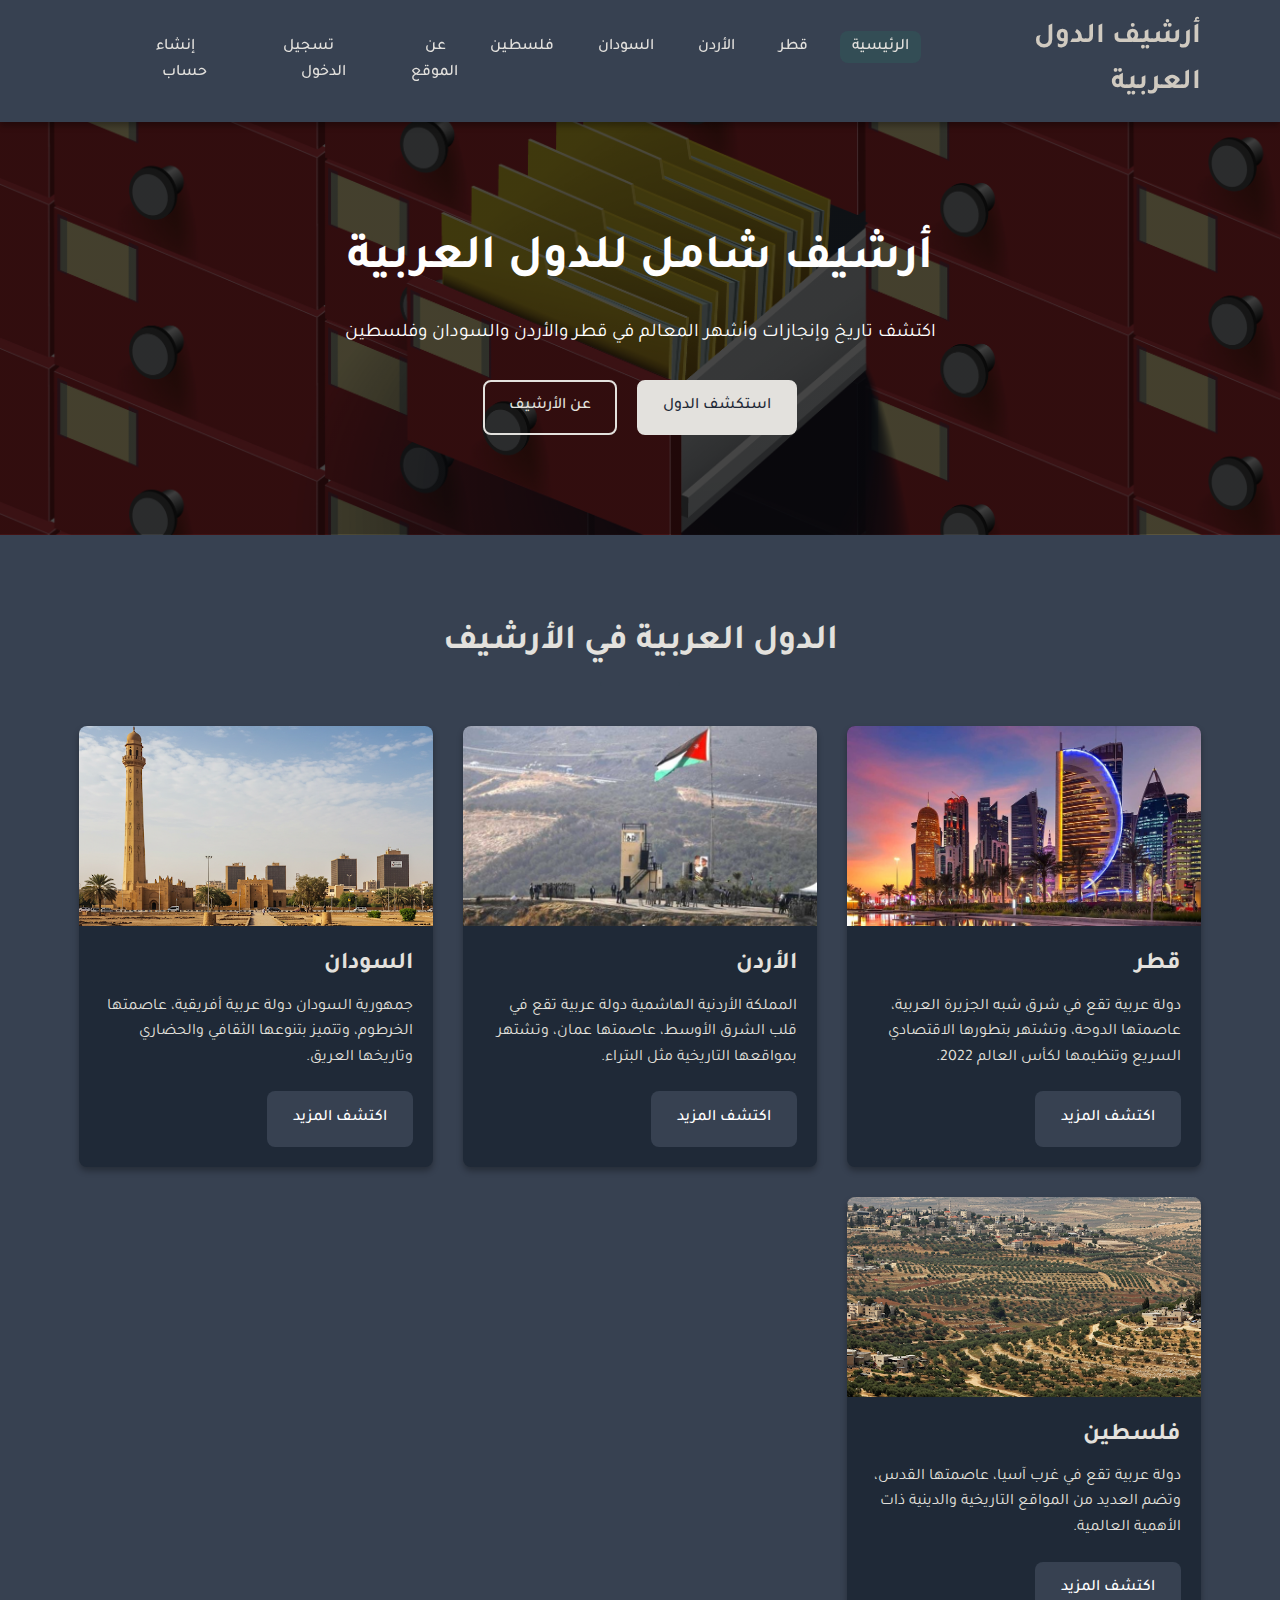
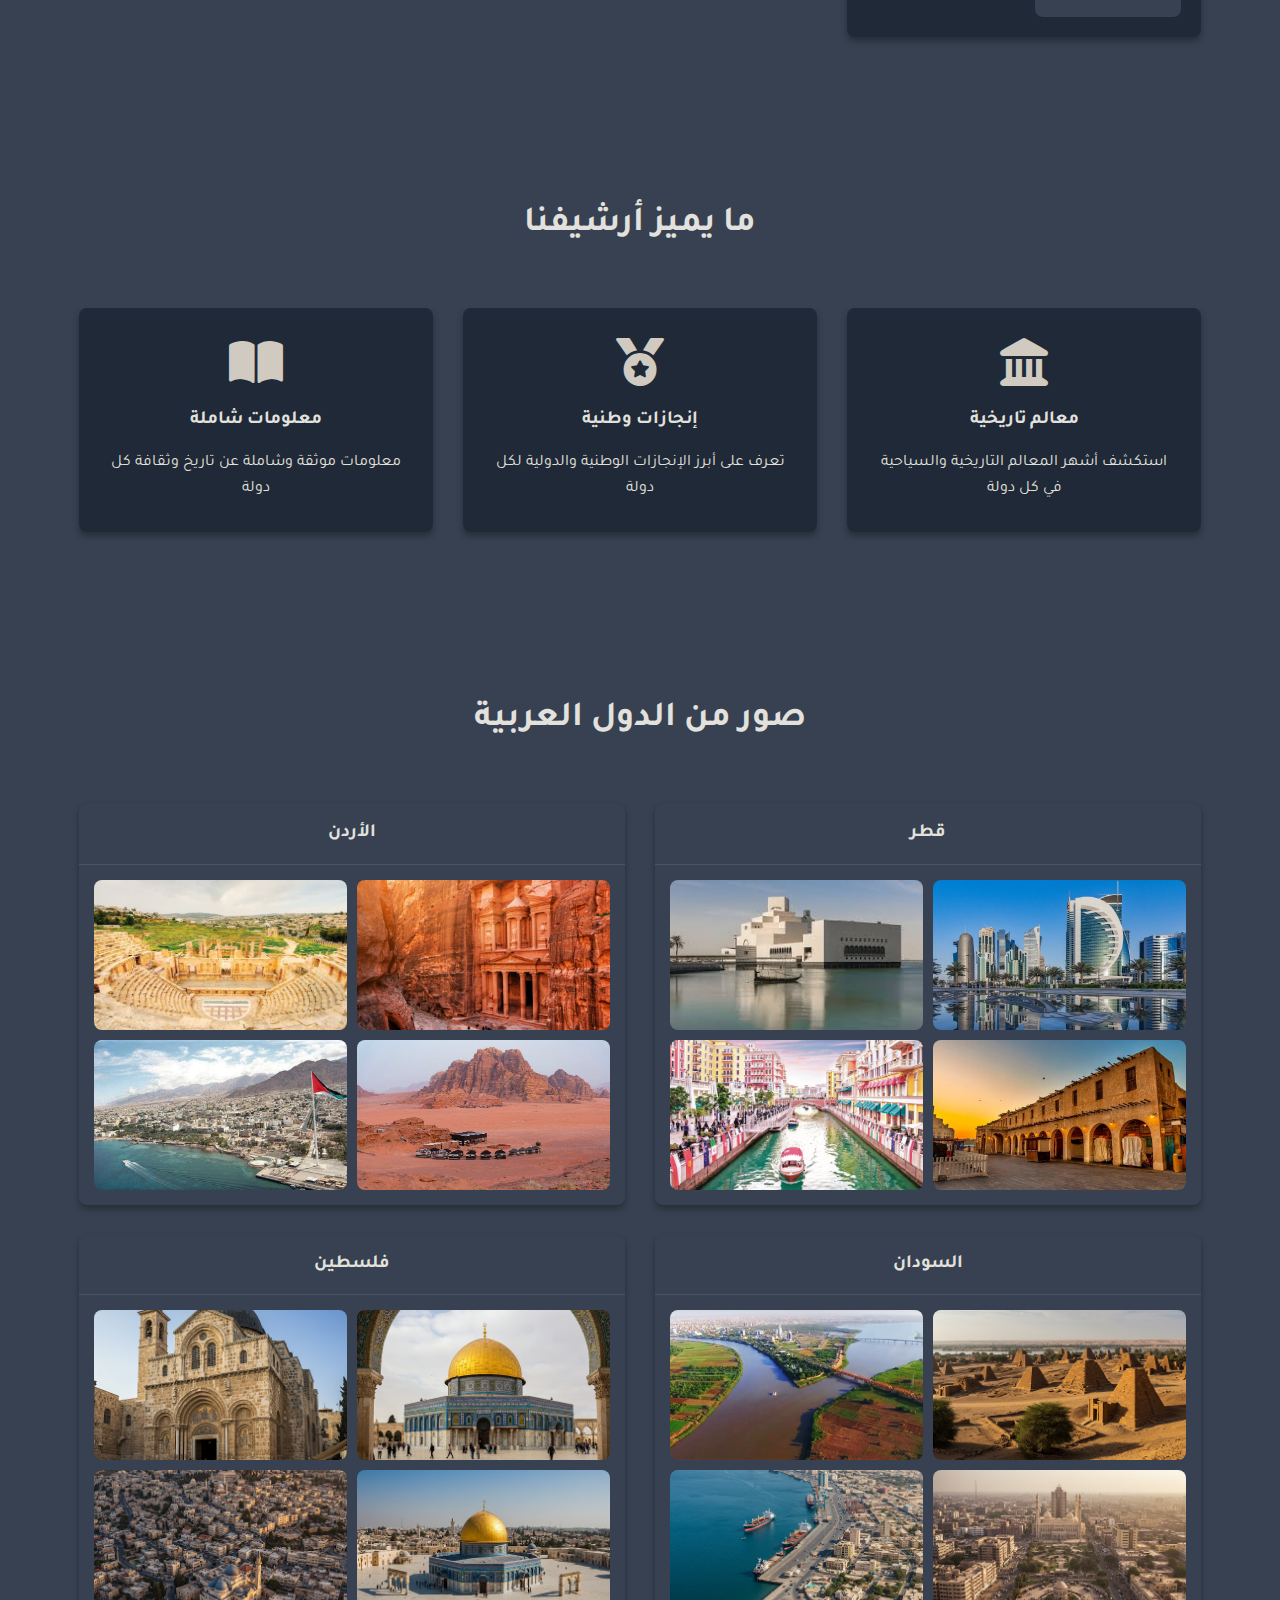
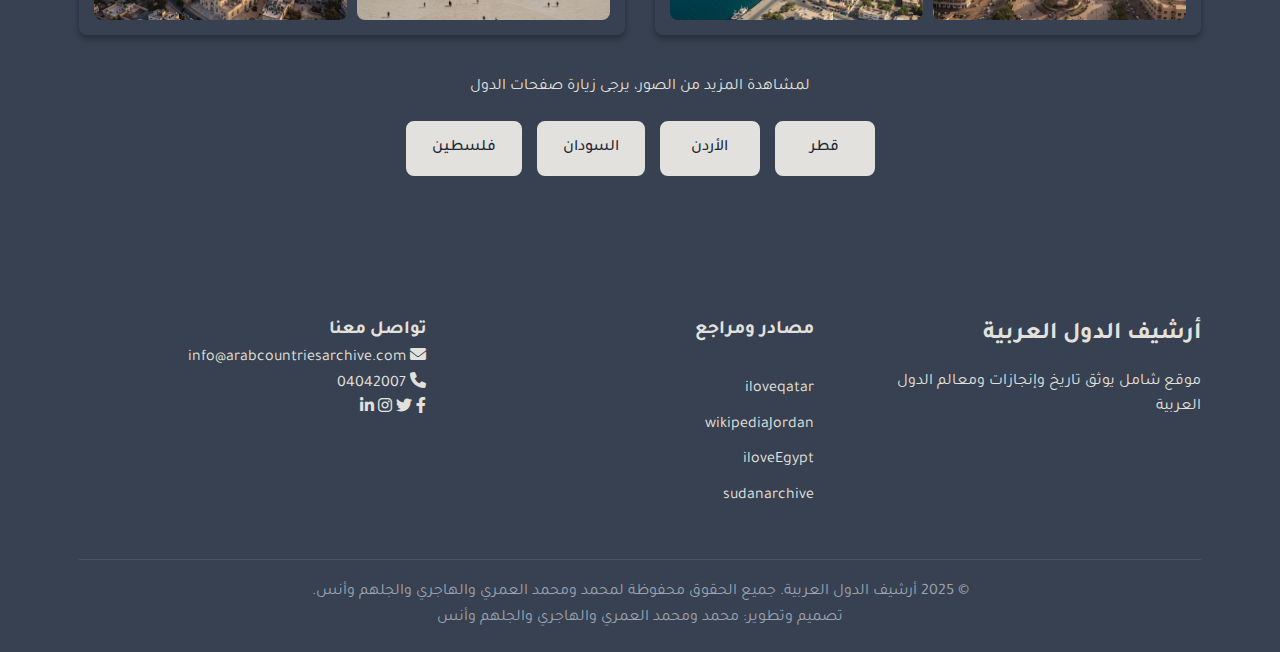
==== index.html @ e7fdf465 "Update index.html" ====
<!DOCTYPE html>
<html lang="ar" dir="rtl">
<head>
    <meta charset="UTF-8">
    <meta name="viewport" content="width=device-width, initial-scale=1.0">
    <title>أرشيف الدول العربية</title>
    <link rel="stylesheet" href="css/style.css">
    <link rel="stylesheet" href="https://cdnjs.cloudflare.com/ajax/libs/font-awesome/6.0.0/css/all.min.css">
    <link rel="preconnect" href="https://fonts.googleapis.com">
    <link rel="preconnect" href="https://fonts.gstatic.com" crossorigin>
    <link href="https://fonts.googleapis.com/css2?family=Tajawal:wght@400;500;700&display=swap" rel="stylesheet">
</head>
<body>
    <header>
        <div class="container">
            <div class="logo">
                <a href="index.html"><h1>أرشيف الدول العربية</h1></a>
            </div>
            <nav>
                <ul>
                    <li><a href="index.html" class="active">الرئيسية</a></li>
                    <li><a href="qatar.html">قطر</a></li>
                    <li><a href="jordan.html">الأردن</a></li>
                    <li><a href="sudan.html">السودان</a></li>
                    <li><a href="palestine.html">فلسطين</a></li>
                    <li><a href="about.html">عن الموقع</a></li>
                    <li><a href="signin.html" id="authLink">تسجيل الدخول</a></li>
                    <li><a href="signup.html" id="signupLink">إنشاء حساب</a></li>
                    <li><a href="profile.html" id="profileLink" style="display: none;">الملف الشخصي</a></li>
                    <li><a href="#" id="logoutLink" style="display: none;" class="logout-btn">تسجيل الخروج</a></li>
                </ul>
            </nav>
        </div>
    </header>

    <section class="hero">
        <div class="container">
            <div class="hero-content">
                <h2>أرشيف شامل للدول العربية</h2>
                <p>اكتشف تاريخ وإنجازات وأشهر المعالم في قطر والأردن والسودان وفلسطين</p>
                <div class="hero-buttons">
                    <a href="#countries" class="btn primary-btn">استكشف الدول</a>
                    <a href="about.html" class="btn secondary-btn">عن الأرشيف</a>
                </div>
            </div>
        </div>
    </section>

    <section id="countries" class="countries">
        <div class="container">
            <h2 class="section-title">الدول العربية في الأرشيف</h2>
            <div class="countries-grid">
                <div class="country-card">
                    <div class="country-image qatar-img"></div>
                    <h3>قطر</h3>
                    <p>دولة عربية تقع في شرق شبه الجزيرة العربية، عاصمتها الدوحة، وتشتهر بتطورها الاقتصادي السريع وتنظيمها لكأس العالم 2022.</p>
                    <a href="qatar.html" class="btn">اكتشف المزيد</a>
                </div>
                <div class="country-card">
                    <div class="country-image jordan-img"></div>
                    <h3>الأردن</h3>
                    <p>المملكة الأردنية الهاشمية دولة عربية تقع في قلب الشرق الأوسط، عاصمتها عمان، وتشتهر بمواقعها التاريخية مثل البتراء.</p>
                    <a href="jordan.html" class="btn">اكتشف المزيد</a>
                </div>
                <div class="country-card">
                    <div class="country-image sudan-img"></div>
                    <h3>السودان</h3>
                    <p>جمهورية السودان دولة عربية أفريقية، عاصمتها الخرطوم، وتتميز بتنوعها الثقافي والحضاري وتاريخها العريق.</p>
                    <a href="sudan.html" class="btn">اكتشف المزيد</a>
                </div>
                <div class="country-card">
                    <div class="country-image palestine-img"></div>
                    <h3>فلسطين</h3>
                    <p>دولة عربية تقع في غرب آسيا، عاصمتها القدس، وتضم العديد من المواقع التاريخية والدينية ذات الأهمية العالمية.</p>
                    <a href="palestine.html" class="btn">اكتشف المزيد</a>
                </div>
            </div>
        </div>
    </section>

    <section class="features">
        <div class="container">
            <h2 class="section-title">ما يميز أرشيفنا</h2>
            <div class="features-grid">
                <div class="feature">
                    <i class="fas fa-landmark"></i>
                    <h3>معالم تاريخية</h3>
                    <p>استكشف أشهر المعالم التاريخية والسياحية في كل دولة</p>
                </div>
                <div class="feature">
                    <i class="fas fa-medal"></i>
                    <h3>إنجازات وطنية</h3>
                    <p>تعرف على أبرز الإنجازات الوطنية والدولية لكل دولة</p>
                </div>
                <div class="feature">
                    <i class="fas fa-book-open"></i>
                    <h3>معلومات شاملة</h3>
                    <p>معلومات موثقة وشاملة عن تاريخ وثقافة كل دولة</p>
                </div>
            </div>
        </div>
    </section>

    <section class="country-showcase">
        <div class="container">
            <h2 class="section-title">صور من الدول العربية</h2>
            <div class="showcase-grid">
                <div class="showcase-country">
                    <h3>قطر</h3>
                    <div class="showcase-photos">
                        <div class="showcase-photo">
                            <img src="images/qatar-gallery-1.jpg" alt="أفق مدينة الدوحة">
                            <div class="photo-caption">أفق مدينة الدوحة</div>
                        </div>
                        <div class="showcase-photo">
                            <img src="images/qatar-gallery-2.jpg" alt="متحف الفن الإسلامي">
                            <div class="photo-caption">متحف الفن الإسلامي</div>
                        </div>
                        <div class="showcase-photo">
                            <img src="images/qatar-gallery-5.jpg" alt="سوق واقف">
                            <div class="photo-caption">سوق واقف التقليدي</div>
                        </div>
                        <div class="showcase-photo">
                            <img src="images/qatar-gallery-8.jpg" alt="جزيرة اللؤلؤة">
                            <div class="photo-caption">جزيرة اللؤلؤة</div>
                        </div>
                    </div>
                </div>
                
                <div class="showcase-country">
                    <h3>الأردن</h3>
                    <div class="showcase-photos">
                        <div class="showcase-photo">
                            <img src="images/jordan-gallery-1.jpg" alt="البتراء">
                            <div class="photo-caption">مدينة البتراء</div>
                        </div>
                        <div class="showcase-photo">
                            <img src="images/jordan-gallery-2.jpg" alt="جرش">
                            <div class="photo-caption">آثار جرش</div>
                        </div>
                        <div class="showcase-photo">
                            <img src="images/jordan-gallery-5.jpg" alt="وادي رم">
                            <div class="photo-caption">وادي رم</div>
                        </div>
                        <div class="showcase-photo">
                            <img src="images/jordan-gallery-7.jpg" alt="العقبة">
                            <div class="photo-caption">مدينة العقبة</div>
                        </div>
                    </div>
                </div>
                
                <div class="showcase-country">
                    <h3>السودان</h3>
                    <div class="showcase-photos">
                        <div class="showcase-photo">
                            <img src="images/sudan-gallery-1.jpg" alt="أهرامات البجراوية">
                            <div class="photo-caption">أهرامات البجراوية</div>
                        </div>
                        <div class="showcase-photo">
                            <img src="images/sudan-gallery-2.jpg" alt="نهر النيل">
                            <div class="photo-caption">نهر النيل</div>
                        </div>
                        <div class="showcase-photo">
                            <img src="images/sudan-gallery-5.jpg" alt="الخرطوم">
                            <div class="photo-caption">العاصمة الخرطوم</div>
                        </div>
                        <div class="showcase-photo">
                            <img src="images/sudan-gallery-7.jpg" alt="بورتسودان">
                            <div class="photo-caption">مدينة بورتسودان</div>
                        </div>
                    </div>
                </div>
                
                <div class="showcase-country">
                    <h3>فلسطين</h3>
                    <div class="showcase-photos">
                        <div class="showcase-photo">
                            <img src="images/palestine-gallery-1.jpg" alt="قبة الصخرة">
                            <div class="photo-caption">قبة الصخرة</div>
                        </div>
                        <div class="showcase-photo">
                            <img src="images/palestine-gallery-2.jpg" alt="كنيسة المهد">
                            <div class="photo-caption">كنيسة المهد</div>
                        </div>
                        <div class="showcase-photo">
                            <img src="images/palestine-gallery-5.jpg" alt="المسجد الأقصى">
                            <div class="photo-caption">المسجد الأقصى</div>
                        </div>
                        <div class="showcase-photo">
                            <img src="images/palestine-gallery-6.jpg" alt="مدينة نابلس">
                            <div class="photo-caption">مدينة نابلس</div>
                        </div>
                    </div>
                </div>
            </div>
            <div class="showcase-cta">
                <p>لمشاهدة المزيد من الصور، يرجى زيارة صفحات الدول</p>
                <div class="showcase-buttons">
                    <a href="qatar.html" class="btn primary-btn">قطر</a>
                    <a href="jordan.html" class="btn primary-btn">الأردن</a>
                    <a href="sudan.html" class="btn primary-btn">السودان</a>
                    <a href="palestine.html" class="btn primary-btn">فلسطين</a>
                </div>
            </div>
        </div>
    </section>

    <footer>
        <div class="container">
            <div class="footer-content">
                <div class="footer-logo">
                    <h3>أرشيف الدول العربية</h3>
                    <p>موقع شامل يوثق تاريخ وإنجازات ومعالم الدول العربية</p>
                </div>
                <div class="footer-links">
                    <ul>
                        <h4>مصادر ومراجع</h4>

                        <li><a href="https://www.iloveqatar.net/">iloveqatar</a></li>
                        <li><a href="https://en.wikipedia.org/wiki/Jordan">wikipediaJordan</a></li>
                        <li><a href="https://iloveegypt.com/">iloveEgypt</a></li>
                        <li><a href="https://sudanarchive.net/?a=p&p=home">sudanarchive</a></li>
                    </ul>
                </div>
                <div class="contact-info">
                    <h3>تواصل معنا</h3>
                    <p><i class="fas fa-envelope"></i> info@arabcountriesarchive.com</p>
                    <p><i class="fas fa-phone"></i> 04042007</p>
                    <div class="social-links">
                        <a href="#" target="_blank"><i class="fab fa-facebook-f"></i></a>
                        <a href="#" target="_blank"><i class="fab fa-twitter"></i></a>
                        <a href="#" target="_blank"><i class="fab fa-instagram"></i></a>
                        <a href="#" target="_blank"><i class="fab fa-linkedin-in"></i></a>
                    </div>
                </div>
            </div>
            <div class="footer-bottom">
                <p>&copy; 2025 أرشيف الدول العربية. جميع الحقوق محفوظة لمحمد ومحمد العمري والهاجري والجلهم وأنس.</p>
                <p>تصميم وتطوير: محمد ومحمد العمري والهاجري والجلهم وأنس</p>
            </div>
        </div>
    </footer>

    <script src="js/main.js"></script>
</body>
</html>
---- css/style.css ----
/* Global Styles */
:root {
    --primary-color: #e3e1dd;
    --secondary-color: #374151;
    --accent-color: #f59e0b;
    --dark-color: #374151;
    --darker-color: #374151;
    --light-color: #1f2937;
    --text-color: #e3e1dd;
    --text-muted: #9ca3af;
    --border-radius: 8px;
    --box-shadow: 0 4px 6px rgba(0, 0, 0, 0.3);
    --transition: all 0.3s ease;
}

* {
    margin: 0;
    padding: 0;
    box-sizing: border-box;
}

body {
    font-family: 'Tajawal', sans-serif;
    line-height: 1.6;
    color: var(--text-color);
    background-color: var(--dark-color);
}

.container {
    width: 90%;
    max-width: 1200px;
    margin: 0 auto;
    padding: 0 15px;
}

a {
    text-decoration: none;
    color: inherit;
}

ul {
    list-style: none;
}

img {
    max-width: 100%;
}

.btn {
    display: inline-block;
    padding: 0.8rem 1.5rem;
    border-radius: var(--border-radius);
    text-decoration: none;
    font-weight: 500;
    transition: all 0.3s ease;
    cursor: pointer;
    border: 2px solid transparent;
    text-align: center;
}

.primary-btn {
    background-color: var(--primary-color);
    color: var(--light-color);
    border-color: var(--primary-color);
}

.primary-btn:hover {
    background-color: transparent;
    color: var(--primary-color);
    border-color: var(--primary-color);
}

.secondary-btn {
    background-color: transparent;
    color: var(--primary-color);
    border-color: var(--primary-color);
}

.secondary-btn:hover {
    background-color: var(--primary-color);
    color: var(--light-color);
    border-color: var(--primary-color);
}

.section-title {
    text-align: center;
    margin-bottom: 40px;
    font-size: 2.2rem;
    color: #e3e1dd;
    position: relative;
    padding-bottom: 15px;
}

.section-title::after {
    content: '';
    position: absolute;
    bottom: 0;
    left: 50%;
    transform: translateX(-50%);
    width: 80px;
    height: 4px;
    background-color: var(--secondary-color);
    border-radius: 2px;
}

/* Header */
header {
    background-color: var(--darker-color);
    box-shadow: var(--box-shadow);
    position: sticky;
    top: 0;
    z-index: 100;
}

header .container {
    display: flex;
    justify-content: space-between;
    align-items: center;
    padding: 15px;
}

.logo h1 {
    color: #d0cac0;
    font-size: 1.8rem;
}

nav ul {
    display: flex;
}

nav ul li {
    margin-right: 20px;
}

nav ul li:last-child {
    margin-right: 0;
}

nav ul li a {
    font-weight: 500;
    padding: 8px 12px;
    border-radius: var(--border-radius);
    transition: var(--transition);
}

nav ul li a:hover, nav ul li a.active {
    color: var(--primary-color);
    background-color: rgba(16, 185, 129, 0.1);
}

/* Hero Section */
.hero {
    background: linear-gradient(rgba(0, 0, 0, 0.7), rgba(0, 0, 0, 0.7)), url('../images/hero-bg.jpg');
    background-size: cover;
    background-position: center;
    color: #ffffff;
    padding: 100px 0;
    text-align: center;
}

.hero-content {
    max-width: 800px;
    margin: 0 auto;
}

.hero h2 {
    font-size: 3rem;
    margin-bottom: 20px;
}

.hero p {
    font-size: 1.2rem;
    margin-bottom: 30px;
}

.hero-buttons {
    display: flex;
    justify-content: center;
    gap: 20px;
}

/* Countries Section */
.countries {
    padding: 80px 0;
}

.countries-grid {
    display: grid;
    grid-template-columns: repeat(auto-fit, minmax(280px, 1fr));
    gap: 30px;
}

.country-card {
    background-color: var(--light-color);
    border-radius: var(--border-radius);
    overflow: hidden;
    box-shadow: var(--box-shadow);
    transition: var(--transition);
}

.country-card:hover {
    transform: translateY(-10px);
    box-shadow: 0 10px 20px rgba(0, 0, 0, 0.3);
}

.country-image {
    height: 200px;
    background-size: cover;
    background-position: center;
}

.qatar-img {
    background-image: url('../images/qatar.jpg');
}

.jordan-img {
    background-image: url('../images/jordan.jpg');
}

.sudan-img {
    background-image: url('../images/sudan.jpg');
}

.palestine-img {
    background-image: url('../images/palestine.jpg');
}

.country-card h3 {
    color: var(--primary-color);
    padding: 20px 20px 10px;
    font-size: 1.5rem;
}

.country-card p {
    padding: 0 20px 20px;
    color: var(--text-color);
}

.country-card .btn {
    margin: 0 20px 20px;
    background-color: var(--secondary-color);
    color: white;
}

.country-card .btn:hover {
    background-color: #2563eb;
}

/* Features Section */
.features {
    background-color: var(--darker-color);
    padding: 80px 0;
}

.features-grid {
    display: grid;
    grid-template-columns: repeat(auto-fit, minmax(280px, 1fr));
    gap: 30px;
}

.feature {
    background-color: var(--light-color);
    padding: 30px;
    border-radius: var(--border-radius);
    text-align: center;
    box-shadow: var(--box-shadow);
    transition: var(--transition);
}

.feature:hover {
    transform: translateY(-5px);
}

.feature i {
    font-size: 3rem;
    color: #d0cac0;
    margin-bottom: 20px;
}

.feature h3 {
    color: var(--primary-color);
    margin-bottom: 15px;
}

/* Country Showcase Styles */
.country-showcase {
    padding: 80px 0;
    background-color: var(--darker-color);
}

.showcase-grid {
    display: grid;
    grid-template-columns: repeat(2, 1fr);
    gap: 30px;
    margin-bottom: 40px;
}

.showcase-country {
    background-color: var(--dark-color);
    border-radius: var(--border-radius);
    overflow: hidden;
    box-shadow: var(--box-shadow);
    transition: var(--transition);
}

.showcase-country:hover {
    transform: translateY(-5px);
    box-shadow: 0 10px 20px rgba(0, 0, 0, 0.4);
}

.showcase-country h3 {
    color: var(--primary-color);
    text-align: center;
    padding: 15px;
    margin: 0;
    border-bottom: 1px solid rgba(255, 255, 255, 0.1);
}

.showcase-photos {
    display: grid;
    grid-template-columns: repeat(2, 1fr);
    gap: 10px;
    padding: 15px;
}

.showcase-photo {
    position: relative;
    border-radius: var(--border-radius);
    overflow: hidden;
}

.showcase-photo img {
    width: 100%;
    height: 150px;
    object-fit: cover;
    display: block;
    transition: var(--transition);
}

.showcase-photo:hover img {
    transform: scale(1.05);
}

.photo-caption {
    position: absolute;
    bottom: 0;
    left: 0;
    right: 0;
    background-color: rgba(0, 0, 0, 0.7);
    color: white;
    padding: 8px;
    text-align: center;
    font-size: 0.9rem;
    transform: translateY(100%);
    transition: var(--transition);
}

.showcase-photo:hover .photo-caption {
    transform: translateY(0);
}

.showcase-cta {
    text-align: center;
    margin-top: 30px;
}

.showcase-cta p {
    margin-bottom: 20px;
    color: var(--text-color);
}

.showcase-buttons {
    display: flex;
    justify-content: center;
    flex-wrap: wrap;
    gap: 15px;
}

.showcase-buttons .btn {
    min-width: 100px;
}

/* Footer */
footer {
    background-color: var(--darker-color);
    color: var(--text-color);
    padding: 60px 0 20px;
}

.footer-content {
    display: grid;
    grid-template-columns: repeat(auto-fit, minmax(250px, 1fr));
    gap: 40px;
    margin-bottom: 40px;
}

.footer-logo h3 {
    font-size: 1.5rem;
    margin-bottom: 15px;
    color: var(--primary-color);
}

.footer-links h4, .footer-contact h4 {
    margin-bottom: 20px;
    font-size: 1.2rem;
    position: relative;
    padding-bottom: 10px;
    color: var(--primary-color);
}

.footer-links h4::after, .footer-contact h4::after {
    content: '';
    position: absolute;
    bottom: 0;
    right: 0;
    width: 50px;
    height: 3px;
    background-color: var(--secondary-color);
}

.footer-links ul li, .footer-contact ul li {
    margin-bottom: 10px;
}

.footer-links ul li a:hover {
    color: var(--secondary-color);
}

.footer-contact ul li i {
    margin-left: 10px;
    color: var(--secondary-color);
}

.footer-bottom {
    text-align: center;
    padding-top: 20px;
    border-top: 1px solid rgba(255, 255, 255, 0.1);
    color: var(--text-muted);
}

/* Country Pages */
.country-header {
    background-size: cover;
    background-position: center;
    color: #ffffff;
    padding: 100px 0;
    position: relative;
}

.country-header::before {
    content: '';
    position: absolute;
    top: 0;
    left: 0;
    width: 100%;
    height: 100%;
    background: rgb(88 86 112 / 60%);
}

.country-header-content {
    position: relative;
    z-index: 1;
    max-width: 800px;
    margin: 0 auto;
    text-align: center;
}

.country-header h1 {
    font-size: 3rem;
    margin-bottom: 20px;
}

.country-info {
    padding: 80px 0;
}

.country-info-grid {
    display: grid;
    grid-template-columns: 1fr 1fr;
    gap: 40px;
    align-items: center;
}

.country-description h2 {
    color: #eee;
    margin-bottom: 20px;
}

.country-description p {
    margin-bottom: 15px;
}

.country-stats {
    background-color: var(--light-color);
    padding: 30px;
    border-radius: var(--border-radius);
    box-shadow: var(--box-shadow);
}

.stat-item {
    display: flex;
    align-items: center;
    margin-bottom: 15px;
}

.stat-item i {
    font-size: 1.5rem;
    color: #f59e0b;
    margin-left: 15px;
}

.achievements {
    background-color: var(--darker-color);
    padding: 80px 0;
}

.achievement-card {
    background-color: var(--light-color);
    border-radius: var(--border-radius);
    overflow: hidden;
    box-shadow: var(--box-shadow);
    margin-bottom: 30px;
}

.achievement-content {
    padding: 20px;
}

.achievement-content h3 {
    color: var(--primary-color);
    margin-bottom: 15px;
}

.places {
    padding: 80px 0;
}

.place-card {
    display: grid;
    grid-template-columns: 1fr 1fr;
    gap: 30px;
    margin-bottom: 50px;
    background-color: var(--light-color);
    border-radius: var(--border-radius);
    overflow: hidden;
    box-shadow: var(--box-shadow);
}

.place-image {
    height: 300px;
    background-size: cover;
    background-position: center;
}

.place-content {
    padding: 30px;
}

.place-content h3 {
    color: var(--primary-color);
    margin-bottom: 15px;
}

/* Photo Gallery Styles */
.photo-gallery {
    padding: 80px 0;
    background-color: var(--darker-color);
}

.gallery-grid {
    display: grid;
    grid-template-columns: repeat(auto-fit, minmax(250px, 1fr));
    gap: 20px;
}

.gallery-item {
    position: relative;
    border-radius: var(--border-radius);
    overflow: hidden;
    box-shadow: var(--box-shadow);
    transition: var(--transition);
}

.gallery-item:hover {
    transform: translateY(-5px);
    box-shadow: 0 10px 20px rgba(0, 0, 0, 0.4);
}

.gallery-item img {
    width: 100%;
    height: 200px;
    object-fit: cover;
    display: block;
}

.gallery-caption {
    position: absolute;
    bottom: 0;
    left: 0;
    right: 0;
    background-color: rgba(0, 0, 0, 0.7);
    color: white;
    padding: 10px;
    text-align: center;
    transform: translateY(100%);
    transition: var(--transition);
}

.gallery-item:hover .gallery-caption {
    transform: translateY(0);
}

/* About Page Styles */
.about-header {
    background-color: var(--darker-color);
    padding: 80px 0;
    text-align: center;
}

.about-header h1 {
    color: var(--primary-color);
    font-size: 3rem;
    margin-bottom: 20px;
}

.about-content {
    padding: 80px 0;
}

.about-grid {
    display: grid;
    grid-template-columns: 2fr 1fr;
    gap: 40px;
    margin-bottom: 60px;
}

.about-text h2 {
    color: var(--primary-color);
    margin-bottom: 20px;
    font-size: 1.8rem;
}

.about-text p {
    margin-bottom: 30px;
}

.values-list {
    list-style: disc;
    padding-right: 20px;
}

.values-list li {
    margin-bottom: 15px;
}

.values-list li strong {
    color: var(--primary-color);
}

.about-image {
    border-radius: var(--border-radius);
    overflow: hidden;
    box-shadow: var(--box-shadow);
}

.team-section, .contact-section {
    margin-bottom: 60px;
}

.team-section h2, .contact-section h2 {
    color: var(--primary-color);
    margin-bottom: 20px;
    font-size: 1.8rem;
}

.team-section p, .contact-section p {
    margin-bottom: 30px;
}

.team-grid {
    display: grid;
    grid-template-columns: repeat(auto-fit, minmax(250px, 1fr));
    gap: 2rem;
    margin-top: 2rem;
}

.team-box {
    background: #fff;
    padding: 2rem;
    border-radius: 10px;
    box-shadow: 0 4px 6px rgba(0, 0, 0, 0.1);
    transition: transform 0.3s ease;
}

.team-box:hover {
    transform: translateY(-5px);
}

.team-box h3 {
    color: #2c3e50;
    margin-bottom: 0.5rem;
    font-size: 1.2rem;
}

.team-box p {
    color: #666;
    font-size: 0.9rem;
}

.team-member {
    background-color: var(--light-color);
    border-radius: var(--border-radius);
    overflow: hidden;
    box-shadow: var(--box-shadow);
    text-align: center;
    transition: var(--transition);
    padding: 20px;
}

.team-member:hover {
    transform: translateY(-5px);
}

.member-info {
    padding: 15px;
}

.team-member h3 {
    color: var(--primary-color);
    margin-bottom: 10px;
}

.team-member p {
    color: var(--text-muted);
    margin-bottom: 10px;
}

.contact-grid {
    display: grid;
    grid-template-columns: 1fr 2fr;
    gap: 40px;
}

.contact-item {
    display: flex;
    align-items: center;
    margin-bottom: 30px;
}

.contact-item i {
    font-size: 2rem;
    color: var(--primary-color);
    margin-left: 20px;
}

.contact-item h3 {
    color: var(--primary-color);
    margin-bottom: 5px;
}

.contact-form {
    background-color: var(--light-color);
    padding: 30px;
    border-radius: var(--border-radius);
    box-shadow: var(--box-shadow);
}

.form-group {
    margin-bottom: 20px;
}

.form-group label {
    display: block;
    margin-bottom: 5px;
    color: var(--primary-color);
}

.form-group input, .form-group textarea {
    width: 100%;
    padding: 10px;
    border: 1px solid #374151;
    border-radius: var(--border-radius);
    background-color: #1f2937;
    color: var(--text-color);
}

.form-group input:focus, .form-group textarea:focus {
    outline: none;
    border-color: var(--primary-color);
}

/* Mobile Menu */
.mobile-menu-btn {
    display: none;
    background: none;
    border: none;
    color: var(--text-color);
    font-size: 1.5rem;
    cursor: pointer;
}

/* Responsive Design */
@media (max-width: 768px) {
    header .container {
        flex-direction: column;
    }
    
    nav ul {
        margin-top: 15px;
        flex-wrap: wrap;
        justify-content: center;
    }
    
    nav ul li {
        margin: 5px 10px;
    }
    
    .hero h2 {
        font-size: 2.2rem;
    }
    
    .hero-buttons {
        flex-direction: column;
        gap: 10px;
    }
    
    .country-info-grid {
        grid-template-columns: 1fr;
    }
    
    .place-card {
        grid-template-columns: 1fr;
    }

    .about-grid, .contact-grid {
        grid-template-columns: 1fr;
    }

    .gallery-grid {
        grid-template-columns: 1fr 1fr;
    }

    .showcase-grid {
        grid-template-columns: 1fr;
    }

    .mobile-menu-btn {
        display: block;
        position: absolute;
        top: 15px;
        right: 15px;
    }

    nav {
        width: 100%;
    }

    nav ul {
        display: none;
    }

    nav.active ul {
        display: flex;
        flex-direction: column;
        align-items: center;
    }

    .video-container {
        margin: 20px 15px;
    }

    .team-grid {
        grid-template-columns: 1fr;
    }
}

@media (max-width: 480px) {
    .section-title {
        font-size: 1.8rem;
    }
    
    .logo h1 {
        font-size: 1.5rem;
    }

    .about-header h1 {
        font-size: 2.2rem;
    }

    .gallery-grid {
        grid-template-columns: 1fr;
    }

    .showcase-photos {
        grid-template-columns: 1fr 1fr;
        gap: 5px;
    }

    .showcase-buttons {
        flex-direction: column;
        align-items: center;
    }

    .showcase-buttons .btn {
        width: 100%;
        max-width: 200px;
    }

    .showcase-photo img {
        height: 100px;
    }
    
    .photo-caption {
        font-size: 0.8rem;
        padding: 5px;
    }
}

/* Video Section Styles */
.video-section {
    margin-top: 60px;
    text-align: center;
}

.video-container {
    max-width: 1000px;
    margin: 30px auto;
    box-shadow: var(--box-shadow);
    border-radius: var(--border-radius);
    overflow: hidden;
    position: relative;
    padding-top: 56.25%; /* 16:9 Aspect Ratio */
}

.video-container iframe {
    position: absolute;
    top: 0;
    left: 0;
    width: 100%;
    height: 100%;
    border: none;
}

.team-section {
    margin-top: 3rem;
    text-align: center;
}

/* Authentication Styles */
.auth-section {
    padding: 80px 0;
    min-height: calc(100vh - 200px);
    display: flex;
    align-items: center;
}

.auth-form {
    max-width: 500px;
    margin: 0 auto;
    background: var(--light-color);
    padding: 2rem;
    border-radius: var(--border-radius);
    box-shadow: var(--box-shadow);
}

.auth-form h2 {
    color: var(--primary-color);
    text-align: center;
    margin-bottom: 2rem;
}

.auth-form .form-group {
    margin-bottom: 1.5rem;
}

.auth-form label {
    display: block;
    margin-bottom: 0.5rem;
    color: var(--primary-color);
}

.auth-form input {
    width: 100%;
    padding: 0.8rem;
    border: 1px solid var(--secondary-color);
    border-radius: var(--border-radius);
    background: var(--darker-color);
    color: var(--text-color);
}

.auth-form input:focus {
    outline: none;
    border-color: var(--primary-color);
}

.auth-link {
    text-align: center;
    margin-top: 1.5rem;
    color: var(--text-color);
}

.auth-link a {
    color: var(--primary-color);
    text-decoration: none;
}

.auth-link a:hover {
    text-decoration: underline;
}

/* Profile Styles */
.profile-section {
    padding: 80px 0;
}

.profile-header {
    text-align: center;
    margin-bottom: 3rem;
}

.profile-avatar {
    font-size: 5rem;
    color: var(--primary-color);
    margin-bottom: 1rem;
}

.profile-content {
    max-width: 800px;
    margin: 0 auto;
}

.profile-section {
    background: var(--light-color);
    padding: 2rem;
    border-radius: var(--border-radius);
    box-shadow: var(--box-shadow);
    margin-bottom: 2rem;
}

.profile-section h3 {
    color: var(--primary-color);
    margin-bottom: 1.5rem;
}

.profile-section .form-group {
    margin-bottom: 1.5rem;
}

.profile-section label {
    display: block;
    margin-bottom: 0.5rem;
    color: var(--primary-color);
}

.profile-section input,
.profile-section textarea,
.profile-section select {
    width: 100%;
    padding: 0.8rem;
    border: 1px solid var(--secondary-color);
    border-radius: var(--border-radius);
    background: var(--darker-color);
    color: var(--text-color);
}

.profile-section textarea {
    resize: vertical;
    min-height: 100px;
}

.profile-section input:focus,
.profile-section textarea:focus,
.profile-section select:focus {
    outline: none;
    border-color: var(--primary-color);
}

.logout-btn {
    color: #ff4444 !important;
}

.logout-btn:hover {
    background-color: rgba(255, 68, 68, 0.1) !important;
}

@media (max-width: 768px) {
    .auth-form,
    .profile-content {
        padding: 1.5rem;
    }
    
    .profile-avatar {
        font-size: 4rem;
    }
}

/* Favorite Button Styles */
.favorite-btn {
    background: none;
    border: none;
    cursor: pointer;
    padding: 0.5rem;
    font-size: 1.2rem;
    color: #ccc;
    transition: color 0.3s ease;
    position: absolute;
    top: 1rem;
    left: 1rem;
}

.favorite-btn:hover {
    color: #ffd700;
}

.favorite-btn.active {
    color: #ffd700;
}

.info-section {
    position: relative;
    padding-right: 3rem;
}

/* Update existing styles */
.about-section,
.history-section,
.culture-section,
.places-section {
    position: relative;
    padding-right: 3rem;
}
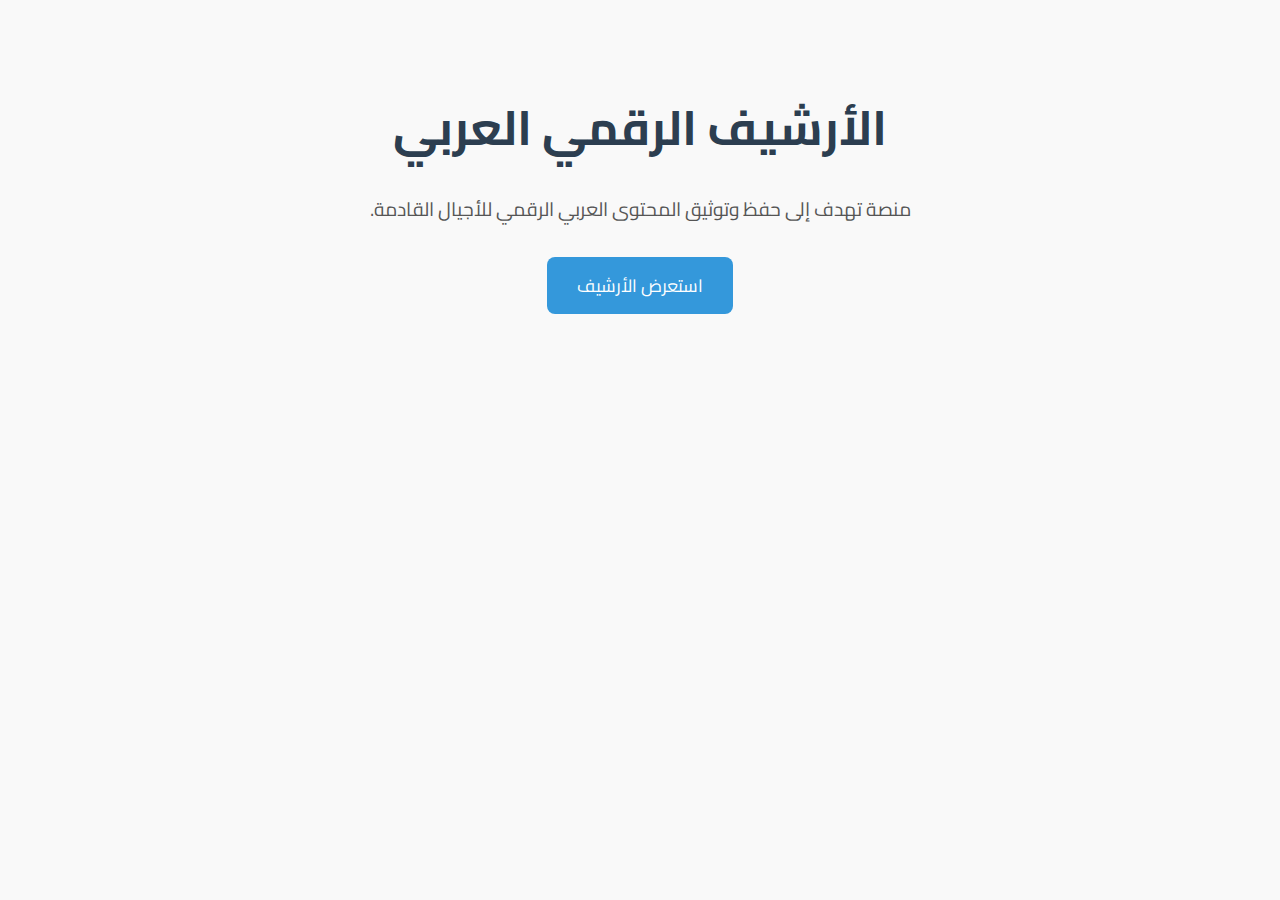
==== commit 0618efc4: "Update index.html" ====
--- a/index.html
+++ b/index.html
@@ -1,246 +1,62 @@
 <!DOCTYPE html>
 <html lang="ar" dir="rtl">
 <head>
-    <meta charset="UTF-8">
-    <meta name="viewport" content="width=device-width, initial-scale=1.0">
-    <title>أرشيف الدول العربية</title>
-    <link rel="stylesheet" href="css/style.css">
-    <link rel="stylesheet" href="https://cdnjs.cloudflare.com/ajax/libs/font-awesome/6.0.0/css/all.min.css">
-    <link rel="preconnect" href="https://fonts.googleapis.com">
-    <link rel="preconnect" href="https://fonts.gstatic.com" crossorigin>
-    <link href="https://fonts.googleapis.com/css2?family=Tajawal:wght@400;500;700&display=swap" rel="stylesheet">
+  <meta charset="UTF-8">
+  <meta name="viewport" content="width=device-width, initial-scale=1.0">
+  <title>الأرشيف الرقمي العربي</title>
+  
+  <!-- خط جميل -->
+  <link href="https://fonts.googleapis.com/css2?family=Cairo:wght@400;700&display=swap" rel="stylesheet">
+
+  <style>
+    body {
+      font-family: 'Cairo', sans-serif;
+      background-color: #f9f9f9;
+      margin: 0;
+      padding: 0;
+      text-align: center;
+    }
+
+    header {
+      padding: 50px 20px;
+    }
+
+    h1 {
+      font-size: 3em;
+      color: #2c3e50;
+      margin-bottom: 10px;
+    }
+
+    p {
+      font-size: 1.2em;
+      color: #555;
+      margin-bottom: 30px;
+    }
+
+    .btn {
+      display: inline-block;
+      padding: 12px 30px;
+      background-color: #3498db;
+      color: white;
+      text-decoration: none;
+      font-size: 1.1em;
+      border-radius: 8px;
+      transition: background-color 0.3s ease;
+    }
+
+    .btn:hover {
+      background-color: #2980b9;
+    }
+  </style>
+
 </head>
 <body>
-    <header>
-        <div class="container">
-            <div class="logo">
-                <a href="index.html"><h1>أرشيف الدول العربية</h1></a>
-            </div>
-            <nav>
-                <ul>
-                    <li><a href="index.html" class="active">الرئيسية</a></li>
-                    <li><a href="qatar.html">قطر</a></li>
-                    <li><a href="jordan.html">الأردن</a></li>
-                    <li><a href="sudan.html">السودان</a></li>
-                    <li><a href="palestine.html">فلسطين</a></li>
-                    <li><a href="about.html">عن الموقع</a></li>
-                    <li><a href="signin.html" id="authLink">تسجيل الدخول</a></li>
-                    <li><a href="signup.html" id="signupLink">إنشاء حساب</a></li>
-                    <li><a href="profile.html" id="profileLink" style="display: none;">الملف الشخصي</a></li>
-                    <li><a href="#" id="logoutLink" style="display: none;" class="logout-btn">تسجيل الخروج</a></li>
-                </ul>
-            </nav>
-        </div>
-    </header>
 
-    <section class="hero">
-        <div class="container">
-            <div class="hero-content">
-                <h2>أرشيف شامل للدول العربية</h2>
-                <p>اكتشف تاريخ وإنجازات وأشهر المعالم في قطر والأردن والسودان وفلسطين</p>
-                <div class="hero-buttons">
-                    <a href="#countries" class="btn primary-btn">استكشف الدول</a>
-                    <a href="about.html" class="btn secondary-btn">عن الأرشيف</a>
-                </div>
-            </div>
-        </div>
-    </section>
+  <header>
+    <h1>الأرشيف الرقمي العربي</h1>
+    <p>منصة تهدف إلى حفظ وتوثيق المحتوى العربي الرقمي للأجيال القادمة.</p>
+    <a href="#" class="btn">استعرض الأرشيف</a>
+  </header>
 
-    <section id="countries" class="countries">
-        <div class="container">
-            <h2 class="section-title">الدول العربية في الأرشيف</h2>
-            <div class="countries-grid">
-                <div class="country-card">
-                    <div class="country-image qatar-img"></div>
-                    <h3>قطر</h3>
-                    <p>دولة عربية تقع في شرق شبه الجزيرة العربية، عاصمتها الدوحة، وتشتهر بتطورها الاقتصادي السريع وتنظيمها لكأس العالم 2022.</p>
-                    <a href="qatar.html" class="btn">اكتشف المزيد</a>
-                </div>
-                <div class="country-card">
-                    <div class="country-image jordan-img"></div>
-                    <h3>الأردن</h3>
-                    <p>المملكة الأردنية الهاشمية دولة عربية تقع في قلب الشرق الأوسط، عاصمتها عمان، وتشتهر بمواقعها التاريخية مثل البتراء.</p>
-                    <a href="jordan.html" class="btn">اكتشف المزيد</a>
-                </div>
-                <div class="country-card">
-                    <div class="country-image sudan-img"></div>
-                    <h3>السودان</h3>
-                    <p>جمهورية السودان دولة عربية أفريقية، عاصمتها الخرطوم، وتتميز بتنوعها الثقافي والحضاري وتاريخها العريق.</p>
-                    <a href="sudan.html" class="btn">اكتشف المزيد</a>
-                </div>
-                <div class="country-card">
-                    <div class="country-image palestine-img"></div>
-                    <h3>فلسطين</h3>
-                    <p>دولة عربية تقع في غرب آسيا، عاصمتها القدس، وتضم العديد من المواقع التاريخية والدينية ذات الأهمية العالمية.</p>
-                    <a href="palestine.html" class="btn">اكتشف المزيد</a>
-                </div>
-            </div>
-        </div>
-    </section>
-
-    <section class="features">
-        <div class="container">
-            <h2 class="section-title">ما يميز أرشيفنا</h2>
-            <div class="features-grid">
-                <div class="feature">
-                    <i class="fas fa-landmark"></i>
-                    <h3>معالم تاريخية</h3>
-                    <p>استكشف أشهر المعالم التاريخية والسياحية في كل دولة</p>
-                </div>
-                <div class="feature">
-                    <i class="fas fa-medal"></i>
-                    <h3>إنجازات وطنية</h3>
-                    <p>تعرف على أبرز الإنجازات الوطنية والدولية لكل دولة</p>
-                </div>
-                <div class="feature">
-                    <i class="fas fa-book-open"></i>
-                    <h3>معلومات شاملة</h3>
-                    <p>معلومات موثقة وشاملة عن تاريخ وثقافة كل دولة</p>
-                </div>
-            </div>
-        </div>
-    </section>
-
-    <section class="country-showcase">
-        <div class="container">
-            <h2 class="section-title">صور من الدول العربية</h2>
-            <div class="showcase-grid">
-                <div class="showcase-country">
-                    <h3>قطر</h3>
-                    <div class="showcase-photos">
-                        <div class="showcase-photo">
-                            <img src="images/qatar-gallery-1.jpg" alt="أفق مدينة الدوحة">
-                            <div class="photo-caption">أفق مدينة الدوحة</div>
-                        </div>
-                        <div class="showcase-photo">
-                            <img src="images/qatar-gallery-2.jpg" alt="متحف الفن الإسلامي">
-                            <div class="photo-caption">متحف الفن الإسلامي</div>
-                        </div>
-                        <div class="showcase-photo">
-                            <img src="images/qatar-gallery-5.jpg" alt="سوق واقف">
-                            <div class="photo-caption">سوق واقف التقليدي</div>
-                        </div>
-                        <div class="showcase-photo">
-                            <img src="images/qatar-gallery-8.jpg" alt="جزيرة اللؤلؤة">
-                            <div class="photo-caption">جزيرة اللؤلؤة</div>
-                        </div>
-                    </div>
-                </div>
-                
-                <div class="showcase-country">
-                    <h3>الأردن</h3>
-                    <div class="showcase-photos">
-                        <div class="showcase-photo">
-                            <img src="images/jordan-gallery-1.jpg" alt="البتراء">
-                            <div class="photo-caption">مدينة البتراء</div>
-                        </div>
-                        <div class="showcase-photo">
-                            <img src="images/jordan-gallery-2.jpg" alt="جرش">
-                            <div class="photo-caption">آثار جرش</div>
-                        </div>
-                        <div class="showcase-photo">
-                            <img src="images/jordan-gallery-5.jpg" alt="وادي رم">
-                            <div class="photo-caption">وادي رم</div>
-                        </div>
-                        <div class="showcase-photo">
-                            <img src="images/jordan-gallery-7.jpg" alt="العقبة">
-                            <div class="photo-caption">مدينة العقبة</div>
-                        </div>
-                    </div>
-                </div>
-                
-                <div class="showcase-country">
-                    <h3>السودان</h3>
-                    <div class="showcase-photos">
-                        <div class="showcase-photo">
-                            <img src="images/sudan-gallery-1.jpg" alt="أهرامات البجراوية">
-                            <div class="photo-caption">أهرامات البجراوية</div>
-                        </div>
-                        <div class="showcase-photo">
-                            <img src="images/sudan-gallery-2.jpg" alt="نهر النيل">
-                            <div class="photo-caption">نهر النيل</div>
-                        </div>
-                        <div class="showcase-photo">
-                            <img src="images/sudan-gallery-5.jpg" alt="الخرطوم">
-                            <div class="photo-caption">العاصمة الخرطوم</div>
-                        </div>
-                        <div class="showcase-photo">
-                            <img src="images/sudan-gallery-7.jpg" alt="بورتسودان">
-                            <div class="photo-caption">مدينة بورتسودان</div>
-                        </div>
-                    </div>
-                </div>
-                
-                <div class="showcase-country">
-                    <h3>فلسطين</h3>
-                    <div class="showcase-photos">
-                        <div class="showcase-photo">
-                            <img src="images/palestine-gallery-1.jpg" alt="قبة الصخرة">
-                            <div class="photo-caption">قبة الصخرة</div>
-                        </div>
-                        <div class="showcase-photo">
-                            <img src="images/palestine-gallery-2.jpg" alt="كنيسة المهد">
-                            <div class="photo-caption">كنيسة المهد</div>
-                        </div>
-                        <div class="showcase-photo">
-                            <img src="images/palestine-gallery-5.jpg" alt="المسجد الأقصى">
-                            <div class="photo-caption">المسجد الأقصى</div>
-                        </div>
-                        <div class="showcase-photo">
-                            <img src="images/palestine-gallery-6.jpg" alt="مدينة نابلس">
-                            <div class="photo-caption">مدينة نابلس</div>
-                        </div>
-                    </div>
-                </div>
-            </div>
-            <div class="showcase-cta">
-                <p>لمشاهدة المزيد من الصور، يرجى زيارة صفحات الدول</p>
-                <div class="showcase-buttons">
-                    <a href="qatar.html" class="btn primary-btn">قطر</a>
-                    <a href="jordan.html" class="btn primary-btn">الأردن</a>
-                    <a href="sudan.html" class="btn primary-btn">السودان</a>
-                    <a href="palestine.html" class="btn primary-btn">فلسطين</a>
-                </div>
-            </div>
-        </div>
-    </section>
-
-    <footer>
-        <div class="container">
-            <div class="footer-content">
-                <div class="footer-logo">
-                    <h3>أرشيف الدول العربية</h3>
-                    <p>موقع شامل يوثق تاريخ وإنجازات ومعالم الدول العربية</p>
-                </div>
-                <div class="footer-links">
-                    <ul>
-                        <h4>مصادر ومراجع</h4>
-
-                        <li><a href="https://www.iloveqatar.net/">iloveqatar</a></li>
-                        <li><a href="https://en.wikipedia.org/wiki/Jordan">wikipediaJordan</a></li>
-                        <li><a href="https://iloveegypt.com/">iloveEgypt</a></li>
-                        <li><a href="https://sudanarchive.net/?a=p&p=home">sudanarchive</a></li>
-                    </ul>
-                </div>
-                <div class="contact-info">
-                    <h3>تواصل معنا</h3>
-                    <p><i class="fas fa-envelope"></i> info@arabcountriesarchive.com</p>
-                    <p><i class="fas fa-phone"></i> 04042007</p>
-                    <div class="social-links">
-                        <a href="#" target="_blank"><i class="fab fa-facebook-f"></i></a>
-                        <a href="#" target="_blank"><i class="fab fa-twitter"></i></a>
-                        <a href="#" target="_blank"><i class="fab fa-instagram"></i></a>
-                        <a href="#" target="_blank"><i class="fab fa-linkedin-in"></i></a>
-                    </div>
-                </div>
-            </div>
-            <div class="footer-bottom">
-                <p>&copy; 2025 أرشيف الدول العربية. جميع الحقوق محفوظة لمحمد ومحمد العمري والهاجري والجلهم وأنس.</p>
-                <p>تصميم وتطوير: محمد ومحمد العمري والهاجري والجلهم وأنس</p>
-            </div>
-        </div>
-    </footer>
-
-    <script src="js/main.js"></script>
 </body>
-</html> 
+</html>
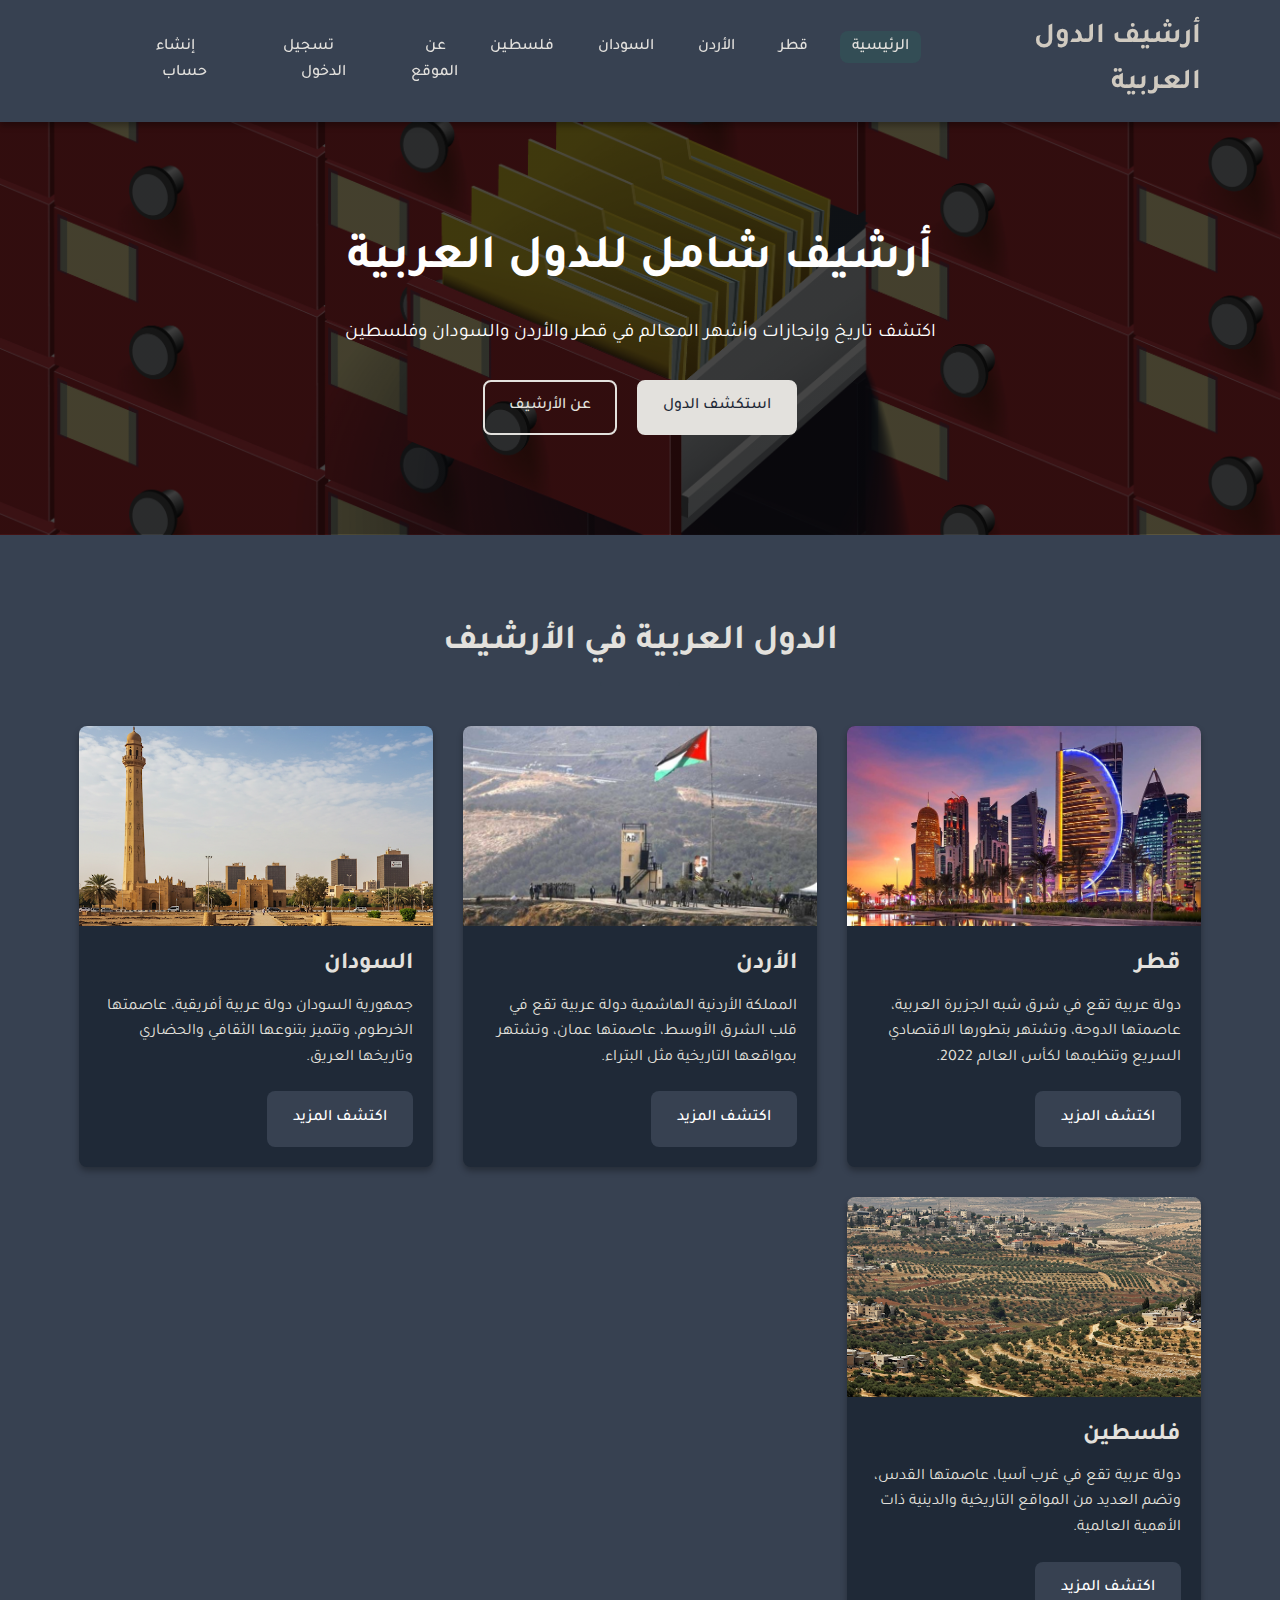
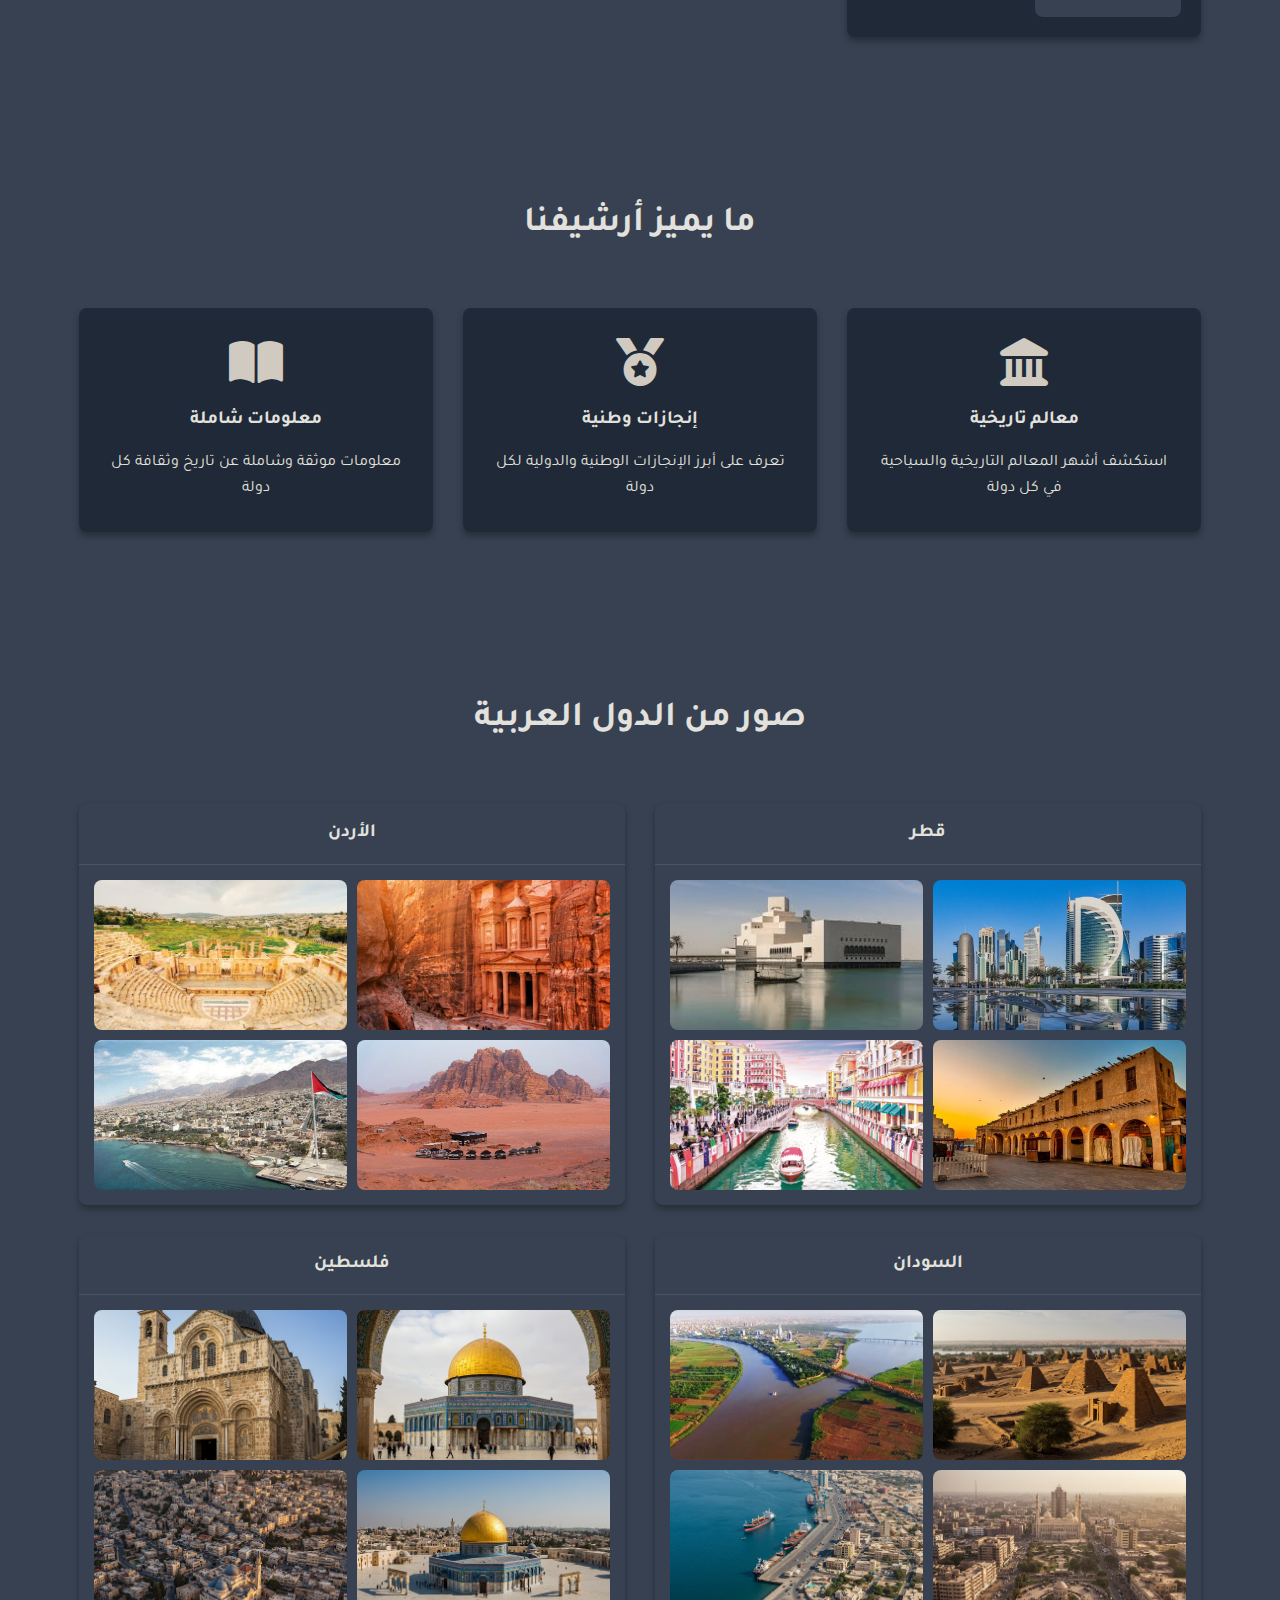
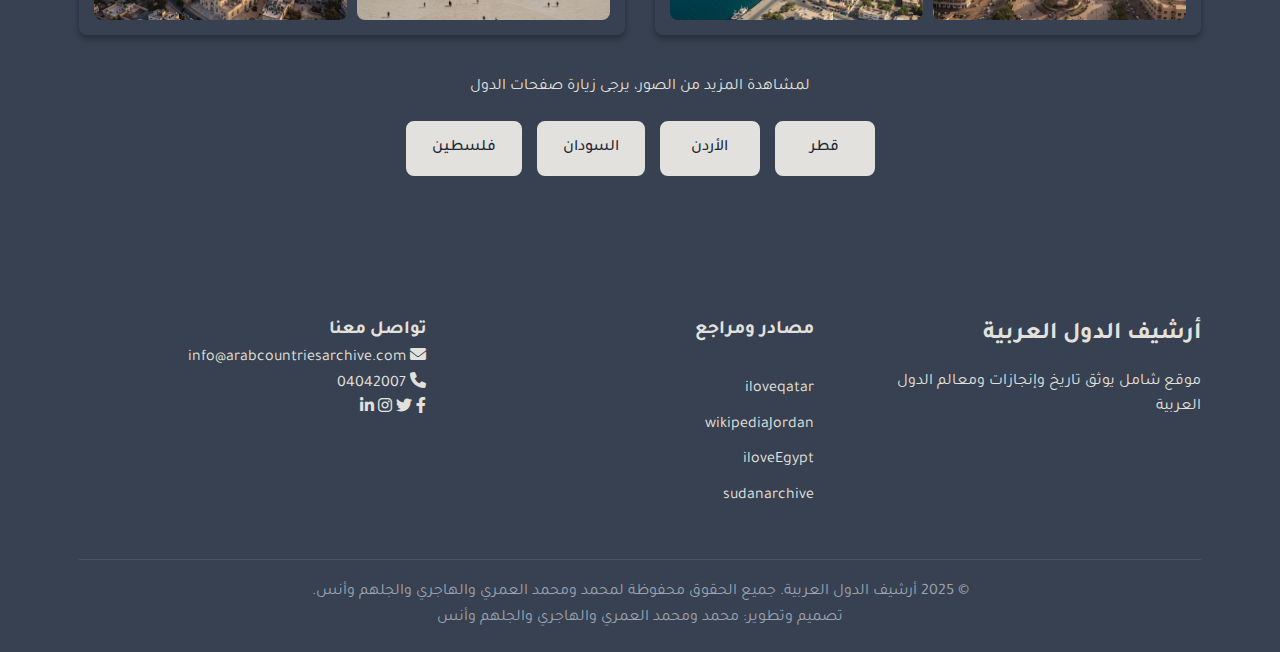
==== commit fde2bfad: "Update index.html" ====
--- a/index.html
+++ b/index.html
@@ -1,62 +1,246 @@
 <!DOCTYPE html>
 <html lang="ar" dir="rtl">
 <head>
-  <meta charset="UTF-8">
-  <meta name="viewport" content="width=device-width, initial-scale=1.0">
-  <title>الأرشيف الرقمي العربي</title>
-  
-  <!-- خط جميل -->
-  <link href="https://fonts.googleapis.com/css2?family=Cairo:wght@400;700&display=swap" rel="stylesheet">
-
-  <style>
-    body {
-      font-family: 'Cairo', sans-serif;
-      background-color: #f9f9f9;
-      margin: 0;
-      padding: 0;
-      text-align: center;
-    }
-
-    header {
-      padding: 50px 20px;
-    }
-
-    h1 {
-      font-size: 3em;
-      color: #2c3e50;
-      margin-bottom: 10px;
-    }
-
-    p {
-      font-size: 1.2em;
-      color: #555;
-      margin-bottom: 30px;
-    }
-
-    .btn {
-      display: inline-block;
-      padding: 12px 30px;
-      background-color: #3498db;
-      color: white;
-      text-decoration: none;
-      font-size: 1.1em;
-      border-radius: 8px;
-      transition: background-color 0.3s ease;
-    }
-
-    .btn:hover {
-      background-color: #2980b9;
-    }
-  </style>
-
+    <meta charset="UTF-8">
+    <meta name="viewport" content="width=device-width, initial-scale=1.0">
+    <title>أرشيف الدول العربية</title>
+    <link rel="stylesheet" href="css/style.css">
+    <link rel="stylesheet" href="https://cdnjs.cloudflare.com/ajax/libs/font-awesome/6.0.0/css/all.min.css">
+    <link rel="preconnect" href="https://fonts.googleapis.com">
+    <link rel="preconnect" href="https://fonts.gstatic.com" crossorigin>
+    <link href="https://fonts.googleapis.com/css2?family=Tajawal:wght@400;500;700&display=swap" rel="stylesheet">
 </head>
 <body>
-
-  <header>
-    <h1>الأرشيف الرقمي العربي</h1>
-    <p>منصة تهدف إلى حفظ وتوثيق المحتوى العربي الرقمي للأجيال القادمة.</p>
-    <a href="#" class="btn">استعرض الأرشيف</a>
-  </header>
-
+    <header>
+        <div class="container">
+            <div class="logo">
+                <a href="index.html"><h1>أرشيف الدول العربية</h1></a>
+            </div>
+            <nav>
+                <ul>
+                    <li><a href="index.html" class="active">الرئيسية</a></li>
+                    <li><a href="qatar.html">قطر</a></li>
+                    <li><a href="jordan.html">الأردن</a></li>
+                    <li><a href="sudan.html">السودان</a></li>
+                    <li><a href="palestine.html">فلسطين</a></li>
+                    <li><a href="about.html">عن الموقع</a></li>
+                    <li><a href="signin.html" id="authLink">تسجيل الدخول</a></li>
+                    <li><a href="signup.html" id="signupLink">إنشاء حساب</a></li>
+                    <li><a href="profile.html" id="profileLink" style="display: none;">الملف الشخصي</a></li>
+                    <li><a href="#" id="logoutLink" style="display: none;" class="logout-btn">تسجيل الخروج</a></li>
+                </ul>
+            </nav>
+        </div>
+    </header>
+
+    <section class="hero">
+        <div class="container">
+            <div class="hero-content">
+                <h2>أرشيف شامل للدول العربية</h2>
+                <p>اكتشف تاريخ وإنجازات وأشهر المعالم في قطر والأردن والسودان وفلسطين</p>
+                <div class="hero-buttons">
+                    <a href="#countries" class="btn primary-btn">استكشف الدول</a>
+                    <a href="about.html" class="btn secondary-btn">عن الأرشيف</a>
+                </div>
+            </div>
+        </div>
+    </section>
+
+    <section id="countries" class="countries">
+        <div class="container">
+            <h2 class="section-title">الدول العربية في الأرشيف</h2>
+            <div class="countries-grid">
+                <div class="country-card">
+                    <div class="country-image qatar-img"></div>
+                    <h3>قطر</h3>
+                    <p>دولة عربية تقع في شرق شبه الجزيرة العربية، عاصمتها الدوحة، وتشتهر بتطورها الاقتصادي السريع وتنظيمها لكأس العالم 2022.</p>
+                    <a href="qatar.html" class="btn">اكتشف المزيد</a>
+                </div>
+                <div class="country-card">
+                    <div class="country-image jordan-img"></div>
+                    <h3>الأردن</h3>
+                    <p>المملكة الأردنية الهاشمية دولة عربية تقع في قلب الشرق الأوسط، عاصمتها عمان، وتشتهر بمواقعها التاريخية مثل البتراء.</p>
+                    <a href="jordan.html" class="btn">اكتشف المزيد</a>
+                </div>
+                <div class="country-card">
+                    <div class="country-image sudan-img"></div>
+                    <h3>السودان</h3>
+                    <p>جمهورية السودان دولة عربية أفريقية، عاصمتها الخرطوم، وتتميز بتنوعها الثقافي والحضاري وتاريخها العريق.</p>
+                    <a href="sudan.html" class="btn">اكتشف المزيد</a>
+                </div>
+                <div class="country-card">
+                    <div class="country-image palestine-img"></div>
+                    <h3>فلسطين</h3>
+                    <p>دولة عربية تقع في غرب آسيا، عاصمتها القدس، وتضم العديد من المواقع التاريخية والدينية ذات الأهمية العالمية.</p>
+                    <a href="palestine.html" class="btn">اكتشف المزيد</a>
+                </div>
+            </div>
+        </div>
+    </section>
+
+    <section class="features">
+        <div class="container">
+            <h2 class="section-title">ما يميز أرشيفنا</h2>
+            <div class="features-grid">
+                <div class="feature">
+                    <i class="fas fa-landmark"></i>
+                    <h3>معالم تاريخية</h3>
+                    <p>استكشف أشهر المعالم التاريخية والسياحية في كل دولة</p>
+                </div>
+                <div class="feature">
+                    <i class="fas fa-medal"></i>
+                    <h3>إنجازات وطنية</h3>
+                    <p>تعرف على أبرز الإنجازات الوطنية والدولية لكل دولة</p>
+                </div>
+                <div class="feature">
+                    <i class="fas fa-book-open"></i>
+                    <h3>معلومات شاملة</h3>
+                    <p>معلومات موثقة وشاملة عن تاريخ وثقافة كل دولة</p>
+                </div>
+            </div>
+        </div>
+    </section>
+
+    <section class="country-showcase">
+        <div class="container">
+            <h2 class="section-title">صور من الدول العربية</h2>
+            <div class="showcase-grid">
+                <div class="showcase-country">
+                    <h3>قطر</h3>
+                    <div class="showcase-photos">
+                        <div class="showcase-photo">
+                            <img src="images/qatar-gallery-1.jpg" alt="أفق مدينة الدوحة">
+                            <div class="photo-caption">أفق مدينة الدوحة</div>
+                        </div>
+                        <div class="showcase-photo">
+                            <img src="images/qatar-gallery-2.jpg" alt="متحف الفن الإسلامي">
+                            <div class="photo-caption">متحف الفن الإسلامي</div>
+                        </div>
+                        <div class="showcase-photo">
+                            <img src="images/qatar-gallery-5.jpg" alt="سوق واقف">
+                            <div class="photo-caption">سوق واقف التقليدي</div>
+                        </div>
+                        <div class="showcase-photo">
+                            <img src="images/qatar-gallery-8.jpg" alt="جزيرة اللؤلؤة">
+                            <div class="photo-caption">جزيرة اللؤلؤة</div>
+                        </div>
+                    </div>
+                </div>
+                
+                <div class="showcase-country">
+                    <h3>الأردن</h3>
+                    <div class="showcase-photos">
+                        <div class="showcase-photo">
+                            <img src="images/jordan-gallery-1.jpg" alt="البتراء">
+                            <div class="photo-caption">مدينة البتراء</div>
+                        </div>
+                        <div class="showcase-photo">
+                            <img src="images/jordan-gallery-2.jpg" alt="جرش">
+                            <div class="photo-caption">آثار جرش</div>
+                        </div>
+                        <div class="showcase-photo">
+                            <img src="images/jordan-gallery-5.jpg" alt="وادي رم">
+                            <div class="photo-caption">وادي رم</div>
+                        </div>
+                        <div class="showcase-photo">
+                            <img src="images/jordan-gallery-7.jpg" alt="العقبة">
+                            <div class="photo-caption">مدينة العقبة</div>
+                        </div>
+                    </div>
+                </div>
+                
+                <div class="showcase-country">
+                    <h3>السودان</h3>
+                    <div class="showcase-photos">
+                        <div class="showcase-photo">
+                            <img src="images/sudan-gallery-1.jpg" alt="أهرامات البجراوية">
+                            <div class="photo-caption">أهرامات البجراوية</div>
+                        </div>
+                        <div class="showcase-photo">
+                            <img src="images/sudan-gallery-2.jpg" alt="نهر النيل">
+                            <div class="photo-caption">نهر النيل</div>
+                        </div>
+                        <div class="showcase-photo">
+                            <img src="images/sudan-gallery-5.jpg" alt="الخرطوم">
+                            <div class="photo-caption">العاصمة الخرطوم</div>
+                        </div>
+                        <div class="showcase-photo">
+                            <img src="images/sudan-gallery-7.jpg" alt="بورتسودان">
+                            <div class="photo-caption">مدينة بورتسودان</div>
+                        </div>
+                    </div>
+                </div>
+                
+                <div class="showcase-country">
+                    <h3>فلسطين</h3>
+                    <div class="showcase-photos">
+                        <div class="showcase-photo">
+                            <img src="images/palestine-gallery-1.jpg" alt="قبة الصخرة">
+                            <div class="photo-caption">قبة الصخرة</div>
+                        </div>
+                        <div class="showcase-photo">
+                            <img src="images/palestine-gallery-2.jpg" alt="كنيسة المهد">
+                            <div class="photo-caption">كنيسة المهد</div>
+                        </div>
+                        <div class="showcase-photo">
+                            <img src="images/palestine-gallery-5.jpg" alt="المسجد الأقصى">
+                            <div class="photo-caption">المسجد الأقصى</div>
+                        </div>
+                        <div class="showcase-photo">
+                            <img src="images/palestine-gallery-6.jpg" alt="مدينة نابلس">
+                            <div class="photo-caption">مدينة نابلس</div>
+                        </div>
+                    </div>
+                </div>
+            </div>
+            <div class="showcase-cta">
+                <p>لمشاهدة المزيد من الصور، يرجى زيارة صفحات الدول</p>
+                <div class="showcase-buttons">
+                    <a href="qatar.html" class="btn primary-btn">قطر</a>
+                    <a href="jordan.html" class="btn primary-btn">الأردن</a>
+                    <a href="sudan.html" class="btn primary-btn">السودان</a>
+                    <a href="palestine.html" class="btn primary-btn">فلسطين</a>
+                </div>
+            </div>
+        </div>
+    </section>
+
+    <footer>
+        <div class="container">
+            <div class="footer-content">
+                <div class="footer-logo">
+                    <h3>أرشيف الدول العربية</h3>
+                    <p>موقع شامل يوثق تاريخ وإنجازات ومعالم الدول العربية</p>
+                </div>
+                <div class="footer-links">
+                    <ul>
+                        <h4>مصادر ومراجع</h4>
+
+                        <li><a href="https://www.iloveqatar.net/">iloveqatar</a></li>
+                        <li><a href="https://en.wikipedia.org/wiki/Jordan">wikipediaJordan</a></li>
+                        <li><a href="https://iloveegypt.com/">iloveEgypt</a></li>
+                        <li><a href="https://sudanarchive.net/?a=p&p=home">sudanarchive</a></li>
+                    </ul>
+                </div>
+                <div class="contact-info">
+                    <h3>تواصل معنا</h3>
+                    <p><i class="fas fa-envelope"></i> info@arabcountriesarchive.com</p>
+                    <p><i class="fas fa-phone"></i> 04042007</p>
+                    <div class="social-links">
+                        <a href="#" target="_blank"><i class="fab fa-facebook-f"></i></a>
+                        <a href="#" target="_blank"><i class="fab fa-twitter"></i></a>
+                        <a href="#" target="_blank"><i class="fab fa-instagram"></i></a>
+                        <a href="#" target="_blank"><i class="fab fa-linkedin-in"></i></a>
+                    </div>
+                </div>
+            </div>
+            <div class="footer-bottom">
+                <p>&copy; 2025 أرشيف الدول العربية. جميع الحقوق محفوظة لمحمد ومحمد العمري والهاجري والجلهم وأنس.</p>
+                <p>تصميم وتطوير: محمد ومحمد العمري والهاجري والجلهم وأنس</p>
+            </div>
+        </div>
+    </footer>
+
+    <script src="js/main.js"></script>
 </body>
-</html>
+</html> 
--- a/css/style.css
+++ b/css/style.css
@@ -0,0 +1,1131 @@
+/* Global Styles */
+:root {
+    --primary-color: #e3e1dd;
+    --secondary-color: #374151;
+    --accent-color: #f59e0b;
+    --dark-color: #374151;
+    --darker-color: #374151;
+    --light-color: #1f2937;
+    --text-color: #e3e1dd;
+    --text-muted: #9ca3af;
+    --border-radius: 8px;
+    --box-shadow: 0 4px 6px rgba(0, 0, 0, 0.3);
+    --transition: all 0.3s ease;
+}
+
+* {
+    margin: 0;
+    padding: 0;
+    box-sizing: border-box;
+}
+
+body {
+    font-family: 'Tajawal', sans-serif;
+    line-height: 1.6;
+    color: var(--text-color);
+    background-color: var(--dark-color);
+}
+
+.container {
+    width: 90%;
+    max-width: 1200px;
+    margin: 0 auto;
+    padding: 0 15px;
+}
+
+a {
+    text-decoration: none;
+    color: inherit;
+}
+
+ul {
+    list-style: none;
+}
+
+img {
+    max-width: 100%;
+}
+
+.btn {
+    display: inline-block;
+    padding: 0.8rem 1.5rem;
+    border-radius: var(--border-radius);
+    text-decoration: none;
+    font-weight: 500;
+    transition: all 0.3s ease;
+    cursor: pointer;
+    border: 2px solid transparent;
+    text-align: center;
+}
+
+.primary-btn {
+    background-color: var(--primary-color);
+    color: var(--light-color);
+    border-color: var(--primary-color);
+}
+
+.primary-btn:hover {
+    background-color: transparent;
+    color: var(--primary-color);
+    border-color: var(--primary-color);
+}
+
+.secondary-btn {
+    background-color: transparent;
+    color: var(--primary-color);
+    border-color: var(--primary-color);
+}
+
+.secondary-btn:hover {
+    background-color: var(--primary-color);
+    color: var(--light-color);
+    border-color: var(--primary-color);
+}
+
+.section-title {
+    text-align: center;
+    margin-bottom: 40px;
+    font-size: 2.2rem;
+    color: #e3e1dd;
+    position: relative;
+    padding-bottom: 15px;
+}
+
+.section-title::after {
+    content: '';
+    position: absolute;
+    bottom: 0;
+    left: 50%;
+    transform: translateX(-50%);
+    width: 80px;
+    height: 4px;
+    background-color: var(--secondary-color);
+    border-radius: 2px;
+}
+
+/* Header */
+header {
+    background-color: var(--darker-color);
+    box-shadow: var(--box-shadow);
+    position: sticky;
+    top: 0;
+    z-index: 100;
+}
+
+header .container {
+    display: flex;
+    justify-content: space-between;
+    align-items: center;
+    padding: 15px;
+}
+
+.logo h1 {
+    color: #d0cac0;
+    font-size: 1.8rem;
+}
+
+nav ul {
+    display: flex;
+}
+
+nav ul li {
+    margin-right: 20px;
+}
+
+nav ul li:last-child {
+    margin-right: 0;
+}
+
+nav ul li a {
+    font-weight: 500;
+    padding: 8px 12px;
+    border-radius: var(--border-radius);
+    transition: var(--transition);
+}
+
+nav ul li a:hover, nav ul li a.active {
+    color: var(--primary-color);
+    background-color: rgba(16, 185, 129, 0.1);
+}
+
+/* Hero Section */
+.hero {
+    background: linear-gradient(rgba(0, 0, 0, 0.7), rgba(0, 0, 0, 0.7)), url('../images/hero-bg.jpg');
+    background-size: cover;
+    background-position: center;
+    color: #ffffff;
+    padding: 100px 0;
+    text-align: center;
+}
+
+.hero-content {
+    max-width: 800px;
+    margin: 0 auto;
+}
+
+.hero h2 {
+    font-size: 3rem;
+    margin-bottom: 20px;
+}
+
+.hero p {
+    font-size: 1.2rem;
+    margin-bottom: 30px;
+}
+
+.hero-buttons {
+    display: flex;
+    justify-content: center;
+    gap: 20px;
+}
+
+/* Countries Section */
+.countries {
+    padding: 80px 0;
+}
+
+.countries-grid {
+    display: grid;
+    grid-template-columns: repeat(auto-fit, minmax(280px, 1fr));
+    gap: 30px;
+}
+
+.country-card {
+    background-color: var(--light-color);
+    border-radius: var(--border-radius);
+    overflow: hidden;
+    box-shadow: var(--box-shadow);
+    transition: var(--transition);
+}
+
+.country-card:hover {
+    transform: translateY(-10px);
+    box-shadow: 0 10px 20px rgba(0, 0, 0, 0.3);
+}
+
+.country-image {
+    height: 200px;
+    background-size: cover;
+    background-position: center;
+}
+
+.qatar-img {
+    background-image: url('../images/qatar.jpg');
+}
+
+.jordan-img {
+    background-image: url('../images/jordan.jpg');
+}
+
+.sudan-img {
+    background-image: url('../images/sudan.jpg');
+}
+
+.palestine-img {
+    background-image: url('../images/palestine.jpg');
+}
+
+.country-card h3 {
+    color: var(--primary-color);
+    padding: 20px 20px 10px;
+    font-size: 1.5rem;
+}
+
+.country-card p {
+    padding: 0 20px 20px;
+    color: var(--text-color);
+}
+
+.country-card .btn {
+    margin: 0 20px 20px;
+    background-color: var(--secondary-color);
+    color: white;
+}
+
+.country-card .btn:hover {
+    background-color: #2563eb;
+}
+
+/* Features Section */
+.features {
+    background-color: var(--darker-color);
+    padding: 80px 0;
+}
+
+.features-grid {
+    display: grid;
+    grid-template-columns: repeat(auto-fit, minmax(280px, 1fr));
+    gap: 30px;
+}
+
+.feature {
+    background-color: var(--light-color);
+    padding: 30px;
+    border-radius: var(--border-radius);
+    text-align: center;
+    box-shadow: var(--box-shadow);
+    transition: var(--transition);
+}
+
+.feature:hover {
+    transform: translateY(-5px);
+}
+
+.feature i {
+    font-size: 3rem;
+    color: #d0cac0;
+    margin-bottom: 20px;
+}
+
+.feature h3 {
+    color: var(--primary-color);
+    margin-bottom: 15px;
+}
+
+/* Country Showcase Styles */
+.country-showcase {
+    padding: 80px 0;
+    background-color: var(--darker-color);
+}
+
+.showcase-grid {
+    display: grid;
+    grid-template-columns: repeat(2, 1fr);
+    gap: 30px;
+    margin-bottom: 40px;
+}
+
+.showcase-country {
+    background-color: var(--dark-color);
+    border-radius: var(--border-radius);
+    overflow: hidden;
+    box-shadow: var(--box-shadow);
+    transition: var(--transition);
+}
+
+.showcase-country:hover {
+    transform: translateY(-5px);
+    box-shadow: 0 10px 20px rgba(0, 0, 0, 0.4);
+}
+
+.showcase-country h3 {
+    color: var(--primary-color);
+    text-align: center;
+    padding: 15px;
+    margin: 0;
+    border-bottom: 1px solid rgba(255, 255, 255, 0.1);
+}
+
+.showcase-photos {
+    display: grid;
+    grid-template-columns: repeat(2, 1fr);
+    gap: 10px;
+    padding: 15px;
+}
+
+.showcase-photo {
+    position: relative;
+    border-radius: var(--border-radius);
+    overflow: hidden;
+}
+
+.showcase-photo img {
+    width: 100%;
+    height: 150px;
+    object-fit: cover;
+    display: block;
+    transition: var(--transition);
+}
+
+.showcase-photo:hover img {
+    transform: scale(1.05);
+}
+
+.photo-caption {
+    position: absolute;
+    bottom: 0;
+    left: 0;
+    right: 0;
+    background-color: rgba(0, 0, 0, 0.7);
+    color: white;
+    padding: 8px;
+    text-align: center;
+    font-size: 0.9rem;
+    transform: translateY(100%);
+    transition: var(--transition);
+}
+
+.showcase-photo:hover .photo-caption {
+    transform: translateY(0);
+}
+
+.showcase-cta {
+    text-align: center;
+    margin-top: 30px;
+}
+
+.showcase-cta p {
+    margin-bottom: 20px;
+    color: var(--text-color);
+}
+
+.showcase-buttons {
+    display: flex;
+    justify-content: center;
+    flex-wrap: wrap;
+    gap: 15px;
+}
+
+.showcase-buttons .btn {
+    min-width: 100px;
+}
+
+/* Footer */
+footer {
+    background-color: var(--darker-color);
+    color: var(--text-color);
+    padding: 60px 0 20px;
+}
+
+.footer-content {
+    display: grid;
+    grid-template-columns: repeat(auto-fit, minmax(250px, 1fr));
+    gap: 40px;
+    margin-bottom: 40px;
+}
+
+.footer-logo h3 {
+    font-size: 1.5rem;
+    margin-bottom: 15px;
+    color: var(--primary-color);
+}
+
+.footer-links h4, .footer-contact h4 {
+    margin-bottom: 20px;
+    font-size: 1.2rem;
+    position: relative;
+    padding-bottom: 10px;
+    color: var(--primary-color);
+}
+
+.footer-links h4::after, .footer-contact h4::after {
+    content: '';
+    position: absolute;
+    bottom: 0;
+    right: 0;
+    width: 50px;
+    height: 3px;
+    background-color: var(--secondary-color);
+}
+
+.footer-links ul li, .footer-contact ul li {
+    margin-bottom: 10px;
+}
+
+.footer-links ul li a:hover {
+    color: var(--secondary-color);
+}
+
+.footer-contact ul li i {
+    margin-left: 10px;
+    color: var(--secondary-color);
+}
+
+.footer-bottom {
+    text-align: center;
+    padding-top: 20px;
+    border-top: 1px solid rgba(255, 255, 255, 0.1);
+    color: var(--text-muted);
+}
+
+/* Country Pages */
+.country-header {
+    background-size: cover;
+    background-position: center;
+    color: #ffffff;
+    padding: 100px 0;
+    position: relative;
+}
+
+.country-header::before {
+    content: '';
+    position: absolute;
+    top: 0;
+    left: 0;
+    width: 100%;
+    height: 100%;
+    background: rgb(88 86 112 / 60%);
+}
+
+.country-header-content {
+    position: relative;
+    z-index: 1;
+    max-width: 800px;
+    margin: 0 auto;
+    text-align: center;
+}
+
+.country-header h1 {
+    font-size: 3rem;
+    margin-bottom: 20px;
+}
+
+.country-info {
+    padding: 80px 0;
+}
+
+.country-info-grid {
+    display: grid;
+    grid-template-columns: 1fr 1fr;
+    gap: 40px;
+    align-items: center;
+}
+
+.country-description h2 {
+    color: #eee;
+    margin-bottom: 20px;
+}
+
+.country-description p {
+    margin-bottom: 15px;
+}
+
+.country-stats {
+    background-color: var(--light-color);
+    padding: 30px;
+    border-radius: var(--border-radius);
+    box-shadow: var(--box-shadow);
+}
+
+.stat-item {
+    display: flex;
+    align-items: center;
+    margin-bottom: 15px;
+}
+
+.stat-item i {
+    font-size: 1.5rem;
+    color: #f59e0b;
+    margin-left: 15px;
+}
+
+.achievements {
+    background-color: var(--darker-color);
+    padding: 80px 0;
+}
+
+.achievement-card {
+    background-color: var(--light-color);
+    border-radius: var(--border-radius);
+    overflow: hidden;
+    box-shadow: var(--box-shadow);
+    margin-bottom: 30px;
+}
+
+.achievement-content {
+    padding: 20px;
+}
+
+.achievement-content h3 {
+    color: var(--primary-color);
+    margin-bottom: 15px;
+}
+
+.places {
+    padding: 80px 0;
+}
+
+.place-card {
+    display: grid;
+    grid-template-columns: 1fr 1fr;
+    gap: 30px;
+    margin-bottom: 50px;
+    background-color: var(--light-color);
+    border-radius: var(--border-radius);
+    overflow: hidden;
+    box-shadow: var(--box-shadow);
+}
+
+.place-image {
+    height: 300px;
+    background-size: cover;
+    background-position: center;
+}
+
+.place-content {
+    padding: 30px;
+}
+
+.place-content h3 {
+    color: var(--primary-color);
+    margin-bottom: 15px;
+}
+
+/* Photo Gallery Styles */
+.photo-gallery {
+    padding: 80px 0;
+    background-color: var(--darker-color);
+}
+
+.gallery-grid {
+    display: grid;
+    grid-template-columns: repeat(auto-fit, minmax(250px, 1fr));
+    gap: 20px;
+}
+
+.gallery-item {
+    position: relative;
+    border-radius: var(--border-radius);
+    overflow: hidden;
+    box-shadow: var(--box-shadow);
+    transition: var(--transition);
+}
+
+.gallery-item:hover {
+    transform: translateY(-5px);
+    box-shadow: 0 10px 20px rgba(0, 0, 0, 0.4);
+}
+
+.gallery-item img {
+    width: 100%;
+    height: 200px;
+    object-fit: cover;
+    display: block;
+}
+
+.gallery-caption {
+    position: absolute;
+    bottom: 0;
+    left: 0;
+    right: 0;
+    background-color: rgba(0, 0, 0, 0.7);
+    color: white;
+    padding: 10px;
+    text-align: center;
+    transform: translateY(100%);
+    transition: var(--transition);
+}
+
+.gallery-item:hover .gallery-caption {
+    transform: translateY(0);
+}
+
+/* About Page Styles */
+.about-header {
+    background-color: var(--darker-color);
+    padding: 80px 0;
+    text-align: center;
+}
+
+.about-header h1 {
+    color: var(--primary-color);
+    font-size: 3rem;
+    margin-bottom: 20px;
+}
+
+.about-content {
+    padding: 80px 0;
+}
+
+.about-grid {
+    display: grid;
+    grid-template-columns: 2fr 1fr;
+    gap: 40px;
+    margin-bottom: 60px;
+}
+
+.about-text h2 {
+    color: var(--primary-color);
+    margin-bottom: 20px;
+    font-size: 1.8rem;
+}
+
+.about-text p {
+    margin-bottom: 30px;
+}
+
+.values-list {
+    list-style: disc;
+    padding-right: 20px;
+}
+
+.values-list li {
+    margin-bottom: 15px;
+}
+
+.values-list li strong {
+    color: var(--primary-color);
+}
+
+.about-image {
+    border-radius: var(--border-radius);
+    overflow: hidden;
+    box-shadow: var(--box-shadow);
+}
+
+.team-section, .contact-section {
+    margin-bottom: 60px;
+}
+
+.team-section h2, .contact-section h2 {
+    color: var(--primary-color);
+    margin-bottom: 20px;
+    font-size: 1.8rem;
+}
+
+.team-section p, .contact-section p {
+    margin-bottom: 30px;
+}
+
+.team-grid {
+    display: grid;
+    grid-template-columns: repeat(auto-fit, minmax(250px, 1fr));
+    gap: 2rem;
+    margin-top: 2rem;
+}
+
+.team-box {
+    background: #fff;
+    padding: 2rem;
+    border-radius: 10px;
+    box-shadow: 0 4px 6px rgba(0, 0, 0, 0.1);
+    transition: transform 0.3s ease;
+}
+
+.team-box:hover {
+    transform: translateY(-5px);
+}
+
+.team-box h3 {
+    color: #2c3e50;
+    margin-bottom: 0.5rem;
+    font-size: 1.2rem;
+}
+
+.team-box p {
+    color: #666;
+    font-size: 0.9rem;
+}
+
+.team-member {
+    background-color: var(--light-color);
+    border-radius: var(--border-radius);
+    overflow: hidden;
+    box-shadow: var(--box-shadow);
+    text-align: center;
+    transition: var(--transition);
+    padding: 20px;
+}
+
+.team-member:hover {
+    transform: translateY(-5px);
+}
+
+.member-info {
+    padding: 15px;
+}
+
+.team-member h3 {
+    color: var(--primary-color);
+    margin-bottom: 10px;
+}
+
+.team-member p {
+    color: var(--text-muted);
+    margin-bottom: 10px;
+}
+
+.contact-grid {
+    display: grid;
+    grid-template-columns: 1fr 2fr;
+    gap: 40px;
+}
+
+.contact-item {
+    display: flex;
+    align-items: center;
+    margin-bottom: 30px;
+}
+
+.contact-item i {
+    font-size: 2rem;
+    color: var(--primary-color);
+    margin-left: 20px;
+}
+
+.contact-item h3 {
+    color: var(--primary-color);
+    margin-bottom: 5px;
+}
+
+.contact-form {
+    background-color: var(--light-color);
+    padding: 30px;
+    border-radius: var(--border-radius);
+    box-shadow: var(--box-shadow);
+}
+
+.form-group {
+    margin-bottom: 20px;
+}
+
+.form-group label {
+    display: block;
+    margin-bottom: 5px;
+    color: var(--primary-color);
+}
+
+.form-group input, .form-group textarea {
+    width: 100%;
+    padding: 10px;
+    border: 1px solid #374151;
+    border-radius: var(--border-radius);
+    background-color: #1f2937;
+    color: var(--text-color);
+}
+
+.form-group input:focus, .form-group textarea:focus {
+    outline: none;
+    border-color: var(--primary-color);
+}
+
+/* Mobile Menu */
+.mobile-menu-btn {
+    display: none;
+    background: none;
+    border: none;
+    color: var(--text-color);
+    font-size: 1.5rem;
+    cursor: pointer;
+}
+
+/* Responsive Design */
+@media (max-width: 768px) {
+    header .container {
+        flex-direction: column;
+    }
+    
+    nav ul {
+        margin-top: 15px;
+        flex-wrap: wrap;
+        justify-content: center;
+    }
+    
+    nav ul li {
+        margin: 5px 10px;
+    }
+    
+    .hero h2 {
+        font-size: 2.2rem;
+    }
+    
+    .hero-buttons {
+        flex-direction: column;
+        gap: 10px;
+    }
+    
+    .country-info-grid {
+        grid-template-columns: 1fr;
+    }
+    
+    .place-card {
+        grid-template-columns: 1fr;
+    }
+
+    .about-grid, .contact-grid {
+        grid-template-columns: 1fr;
+    }
+
+    .gallery-grid {
+        grid-template-columns: 1fr 1fr;
+    }
+
+    .showcase-grid {
+        grid-template-columns: 1fr;
+    }
+
+    .mobile-menu-btn {
+        display: block;
+        position: absolute;
+        top: 15px;
+        right: 15px;
+    }
+
+    nav {
+        width: 100%;
+    }
+
+    nav ul {
+        display: none;
+    }
+
+    nav.active ul {
+        display: flex;
+        flex-direction: column;
+        align-items: center;
+    }
+
+    .video-container {
+        margin: 20px 15px;
+    }
+
+    .team-grid {
+        grid-template-columns: 1fr;
+    }
+}
+
+@media (max-width: 480px) {
+    .section-title {
+        font-size: 1.8rem;
+    }
+    
+    .logo h1 {
+        font-size: 1.5rem;
+    }
+
+    .about-header h1 {
+        font-size: 2.2rem;
+    }
+
+    .gallery-grid {
+        grid-template-columns: 1fr;
+    }
+
+    .showcase-photos {
+        grid-template-columns: 1fr 1fr;
+        gap: 5px;
+    }
+
+    .showcase-buttons {
+        flex-direction: column;
+        align-items: center;
+    }
+
+    .showcase-buttons .btn {
+        width: 100%;
+        max-width: 200px;
+    }
+
+    .showcase-photo img {
+        height: 100px;
+    }
+    
+    .photo-caption {
+        font-size: 0.8rem;
+        padding: 5px;
+    }
+}
+
+/* Video Section Styles */
+.video-section {
+    margin-top: 60px;
+    text-align: center;
+}
+
+.video-container {
+    max-width: 1000px;
+    margin: 30px auto;
+    box-shadow: var(--box-shadow);
+    border-radius: var(--border-radius);
+    overflow: hidden;
+    position: relative;
+    padding-top: 56.25%; /* 16:9 Aspect Ratio */
+}
+
+.video-container iframe {
+    position: absolute;
+    top: 0;
+    left: 0;
+    width: 100%;
+    height: 100%;
+    border: none;
+}
+
+.team-section {
+    margin-top: 3rem;
+    text-align: center;
+}
+
+/* Authentication Styles */
+.auth-section {
+    padding: 80px 0;
+    min-height: calc(100vh - 200px);
+    display: flex;
+    align-items: center;
+}
+
+.auth-form {
+    max-width: 500px;
+    margin: 0 auto;
+    background: var(--light-color);
+    padding: 2rem;
+    border-radius: var(--border-radius);
+    box-shadow: var(--box-shadow);
+}
+
+.auth-form h2 {
+    color: var(--primary-color);
+    text-align: center;
+    margin-bottom: 2rem;
+}
+
+.auth-form .form-group {
+    margin-bottom: 1.5rem;
+}
+
+.auth-form label {
+    display: block;
+    margin-bottom: 0.5rem;
+    color: var(--primary-color);
+}
+
+.auth-form input {
+    width: 100%;
+    padding: 0.8rem;
+    border: 1px solid var(--secondary-color);
+    border-radius: var(--border-radius);
+    background: var(--darker-color);
+    color: var(--text-color);
+}
+
+.auth-form input:focus {
+    outline: none;
+    border-color: var(--primary-color);
+}
+
+.auth-link {
+    text-align: center;
+    margin-top: 1.5rem;
+    color: var(--text-color);
+}
+
+.auth-link a {
+    color: var(--primary-color);
+    text-decoration: none;
+}
+
+.auth-link a:hover {
+    text-decoration: underline;
+}
+
+/* Profile Styles */
+.profile-section {
+    padding: 80px 0;
+}
+
+.profile-header {
+    text-align: center;
+    margin-bottom: 3rem;
+}
+
+.profile-avatar {
+    font-size: 5rem;
+    color: var(--primary-color);
+    margin-bottom: 1rem;
+}
+
+.profile-content {
+    max-width: 800px;
+    margin: 0 auto;
+}
+
+.profile-section {
+    background: var(--light-color);
+    padding: 2rem;
+    border-radius: var(--border-radius);
+    box-shadow: var(--box-shadow);
+    margin-bottom: 2rem;
+}
+
+.profile-section h3 {
+    color: var(--primary-color);
+    margin-bottom: 1.5rem;
+}
+
+.profile-section .form-group {
+    margin-bottom: 1.5rem;
+}
+
+.profile-section label {
+    display: block;
+    margin-bottom: 0.5rem;
+    color: var(--primary-color);
+}
+
+.profile-section input,
+.profile-section textarea,
+.profile-section select {
+    width: 100%;
+    padding: 0.8rem;
+    border: 1px solid var(--secondary-color);
+    border-radius: var(--border-radius);
+    background: var(--darker-color);
+    color: var(--text-color);
+}
+
+.profile-section textarea {
+    resize: vertical;
+    min-height: 100px;
+}
+
+.profile-section input:focus,
+.profile-section textarea:focus,
+.profile-section select:focus {
+    outline: none;
+    border-color: var(--primary-color);
+}
+
+.logout-btn {
+    color: #ff4444 !important;
+}
+
+.logout-btn:hover {
+    background-color: rgba(255, 68, 68, 0.1) !important;
+}
+
+@media (max-width: 768px) {
+    .auth-form,
+    .profile-content {
+        padding: 1.5rem;
+    }
+    
+    .profile-avatar {
+        font-size: 4rem;
+    }
+}
+
+/* Favorite Button Styles */
+.favorite-btn {
+    background: none;
+    border: none;
+    cursor: pointer;
+    padding: 0.5rem;
+    font-size: 1.2rem;
+    color: #ccc;
+    transition: color 0.3s ease;
+    position: absolute;
+    top: 1rem;
+    left: 1rem;
+}
+
+.favorite-btn:hover {
+    color: #ffd700;
+}
+
+.favorite-btn.active {
+    color: #ffd700;
+}
+
+.info-section {
+    position: relative;
+    padding-right: 3rem;
+}
+
+/* Update existing styles */
+.about-section,
+.history-section,
+.culture-section,
+.places-section {
+    position: relative;
+    padding-right: 3rem;
+} 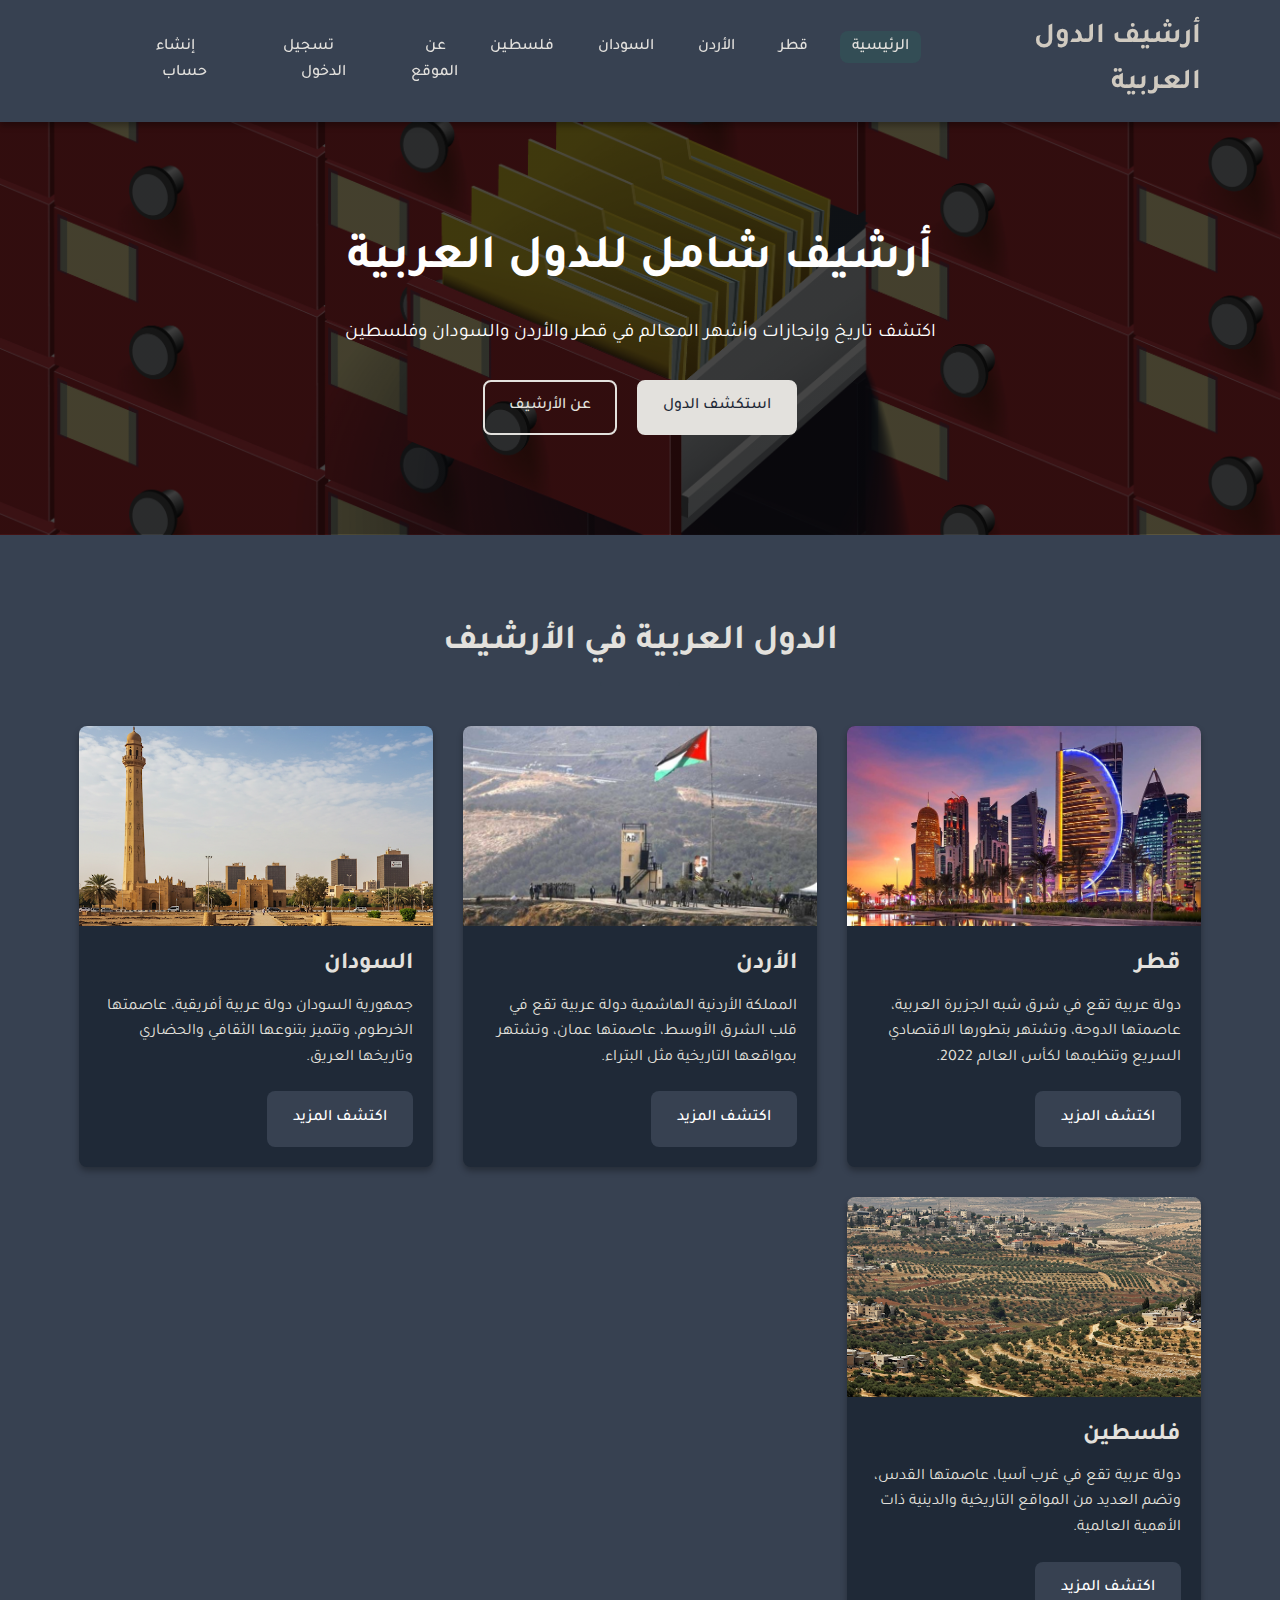
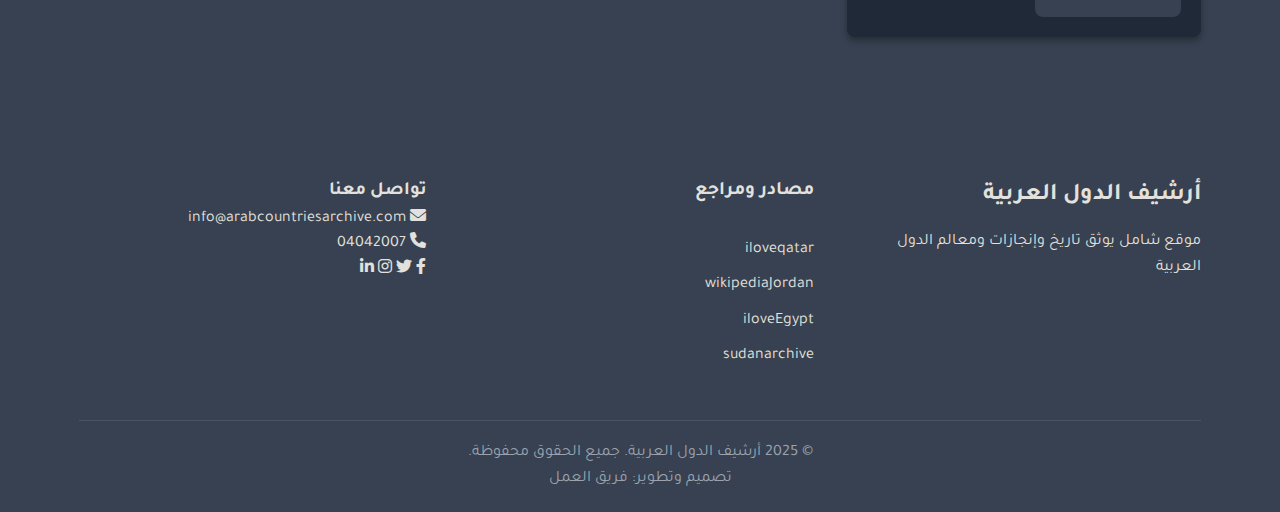
==== commit 6a355edf: "Update index.html" ====
--- a/index.html
+++ b/index.html
@@ -78,133 +78,6 @@
         </div>
     </section>
 
-    <section class="features">
-        <div class="container">
-            <h2 class="section-title">ما يميز أرشيفنا</h2>
-            <div class="features-grid">
-                <div class="feature">
-                    <i class="fas fa-landmark"></i>
-                    <h3>معالم تاريخية</h3>
-                    <p>استكشف أشهر المعالم التاريخية والسياحية في كل دولة</p>
-                </div>
-                <div class="feature">
-                    <i class="fas fa-medal"></i>
-                    <h3>إنجازات وطنية</h3>
-                    <p>تعرف على أبرز الإنجازات الوطنية والدولية لكل دولة</p>
-                </div>
-                <div class="feature">
-                    <i class="fas fa-book-open"></i>
-                    <h3>معلومات شاملة</h3>
-                    <p>معلومات موثقة وشاملة عن تاريخ وثقافة كل دولة</p>
-                </div>
-            </div>
-        </div>
-    </section>
-
-    <section class="country-showcase">
-        <div class="container">
-            <h2 class="section-title">صور من الدول العربية</h2>
-            <div class="showcase-grid">
-                <div class="showcase-country">
-                    <h3>قطر</h3>
-                    <div class="showcase-photos">
-                        <div class="showcase-photo">
-                            <img src="images/qatar-gallery-1.jpg" alt="أفق مدينة الدوحة">
-                            <div class="photo-caption">أفق مدينة الدوحة</div>
-                        </div>
-                        <div class="showcase-photo">
-                            <img src="images/qatar-gallery-2.jpg" alt="متحف الفن الإسلامي">
-                            <div class="photo-caption">متحف الفن الإسلامي</div>
-                        </div>
-                        <div class="showcase-photo">
-                            <img src="images/qatar-gallery-5.jpg" alt="سوق واقف">
-                            <div class="photo-caption">سوق واقف التقليدي</div>
-                        </div>
-                        <div class="showcase-photo">
-                            <img src="images/qatar-gallery-8.jpg" alt="جزيرة اللؤلؤة">
-                            <div class="photo-caption">جزيرة اللؤلؤة</div>
-                        </div>
-                    </div>
-                </div>
-                
-                <div class="showcase-country">
-                    <h3>الأردن</h3>
-                    <div class="showcase-photos">
-                        <div class="showcase-photo">
-                            <img src="images/jordan-gallery-1.jpg" alt="البتراء">
-                            <div class="photo-caption">مدينة البتراء</div>
-                        </div>
-                        <div class="showcase-photo">
-                            <img src="images/jordan-gallery-2.jpg" alt="جرش">
-                            <div class="photo-caption">آثار جرش</div>
-                        </div>
-                        <div class="showcase-photo">
-                            <img src="images/jordan-gallery-5.jpg" alt="وادي رم">
-                            <div class="photo-caption">وادي رم</div>
-                        </div>
-                        <div class="showcase-photo">
-                            <img src="images/jordan-gallery-7.jpg" alt="العقبة">
-                            <div class="photo-caption">مدينة العقبة</div>
-                        </div>
-                    </div>
-                </div>
-                
-                <div class="showcase-country">
-                    <h3>السودان</h3>
-                    <div class="showcase-photos">
-                        <div class="showcase-photo">
-                            <img src="images/sudan-gallery-1.jpg" alt="أهرامات البجراوية">
-                            <div class="photo-caption">أهرامات البجراوية</div>
-                        </div>
-                        <div class="showcase-photo">
-                            <img src="images/sudan-gallery-2.jpg" alt="نهر النيل">
-                            <div class="photo-caption">نهر النيل</div>
-                        </div>
-                        <div class="showcase-photo">
-                            <img src="images/sudan-gallery-5.jpg" alt="الخرطوم">
-                            <div class="photo-caption">العاصمة الخرطوم</div>
-                        </div>
-                        <div class="showcase-photo">
-                            <img src="images/sudan-gallery-7.jpg" alt="بورتسودان">
-                            <div class="photo-caption">مدينة بورتسودان</div>
-                        </div>
-                    </div>
-                </div>
-                
-                <div class="showcase-country">
-                    <h3>فلسطين</h3>
-                    <div class="showcase-photos">
-                        <div class="showcase-photo">
-                            <img src="images/palestine-gallery-1.jpg" alt="قبة الصخرة">
-                            <div class="photo-caption">قبة الصخرة</div>
-                        </div>
-                        <div class="showcase-photo">
-                            <img src="images/palestine-gallery-2.jpg" alt="كنيسة المهد">
-                            <div class="photo-caption">كنيسة المهد</div>
-                        </div>
-                        <div class="showcase-photo">
-                            <img src="images/palestine-gallery-5.jpg" alt="المسجد الأقصى">
-                            <div class="photo-caption">المسجد الأقصى</div>
-                        </div>
-                        <div class="showcase-photo">
-                            <img src="images/palestine-gallery-6.jpg" alt="مدينة نابلس">
-                            <div class="photo-caption">مدينة نابلس</div>
-                        </div>
-                    </div>
-                </div>
-            </div>
-            <div class="showcase-cta">
-                <p>لمشاهدة المزيد من الصور، يرجى زيارة صفحات الدول</p>
-                <div class="showcase-buttons">
-                    <a href="qatar.html" class="btn primary-btn">قطر</a>
-                    <a href="jordan.html" class="btn primary-btn">الأردن</a>
-                    <a href="sudan.html" class="btn primary-btn">السودان</a>
-                    <a href="palestine.html" class="btn primary-btn">فلسطين</a>
-                </div>
-            </div>
-        </div>
-    </section>
-
     <footer>
         <div class="container">
             <div class="footer-content">
@@ -215,7 +88,6 @@
                 <div class="footer-links">
                     <ul>
                         <h4>مصادر ومراجع</h4>
-
                         <li><a href="https://www.iloveqatar.net/">iloveqatar</a></li>
                         <li><a href="https://en.wikipedia.org/wiki/Jordan">wikipediaJordan</a></li>
                         <li><a href="https://iloveegypt.com/">iloveEgypt</a></li>
@@ -235,12 +107,12 @@
                 </div>
             </div>
             <div class="footer-bottom">
-                <p>&copy; 2025 أرشيف الدول العربية. جميع الحقوق محفوظة لمحمد ومحمد العمري والهاجري والجلهم وأنس.</p>
-                <p>تصميم وتطوير: محمد ومحمد العمري والهاجري والجلهم وأنس</p>
+                <p>&copy; 2025 أرشيف الدول العربية. جميع الحقوق محفوظة.</p>
+                <p>تصميم وتطوير: فريق العمل</p>
             </div>
         </div>
     </footer>
 
     <script src="js/main.js"></script>
 </body>
-</html> 
+</html>
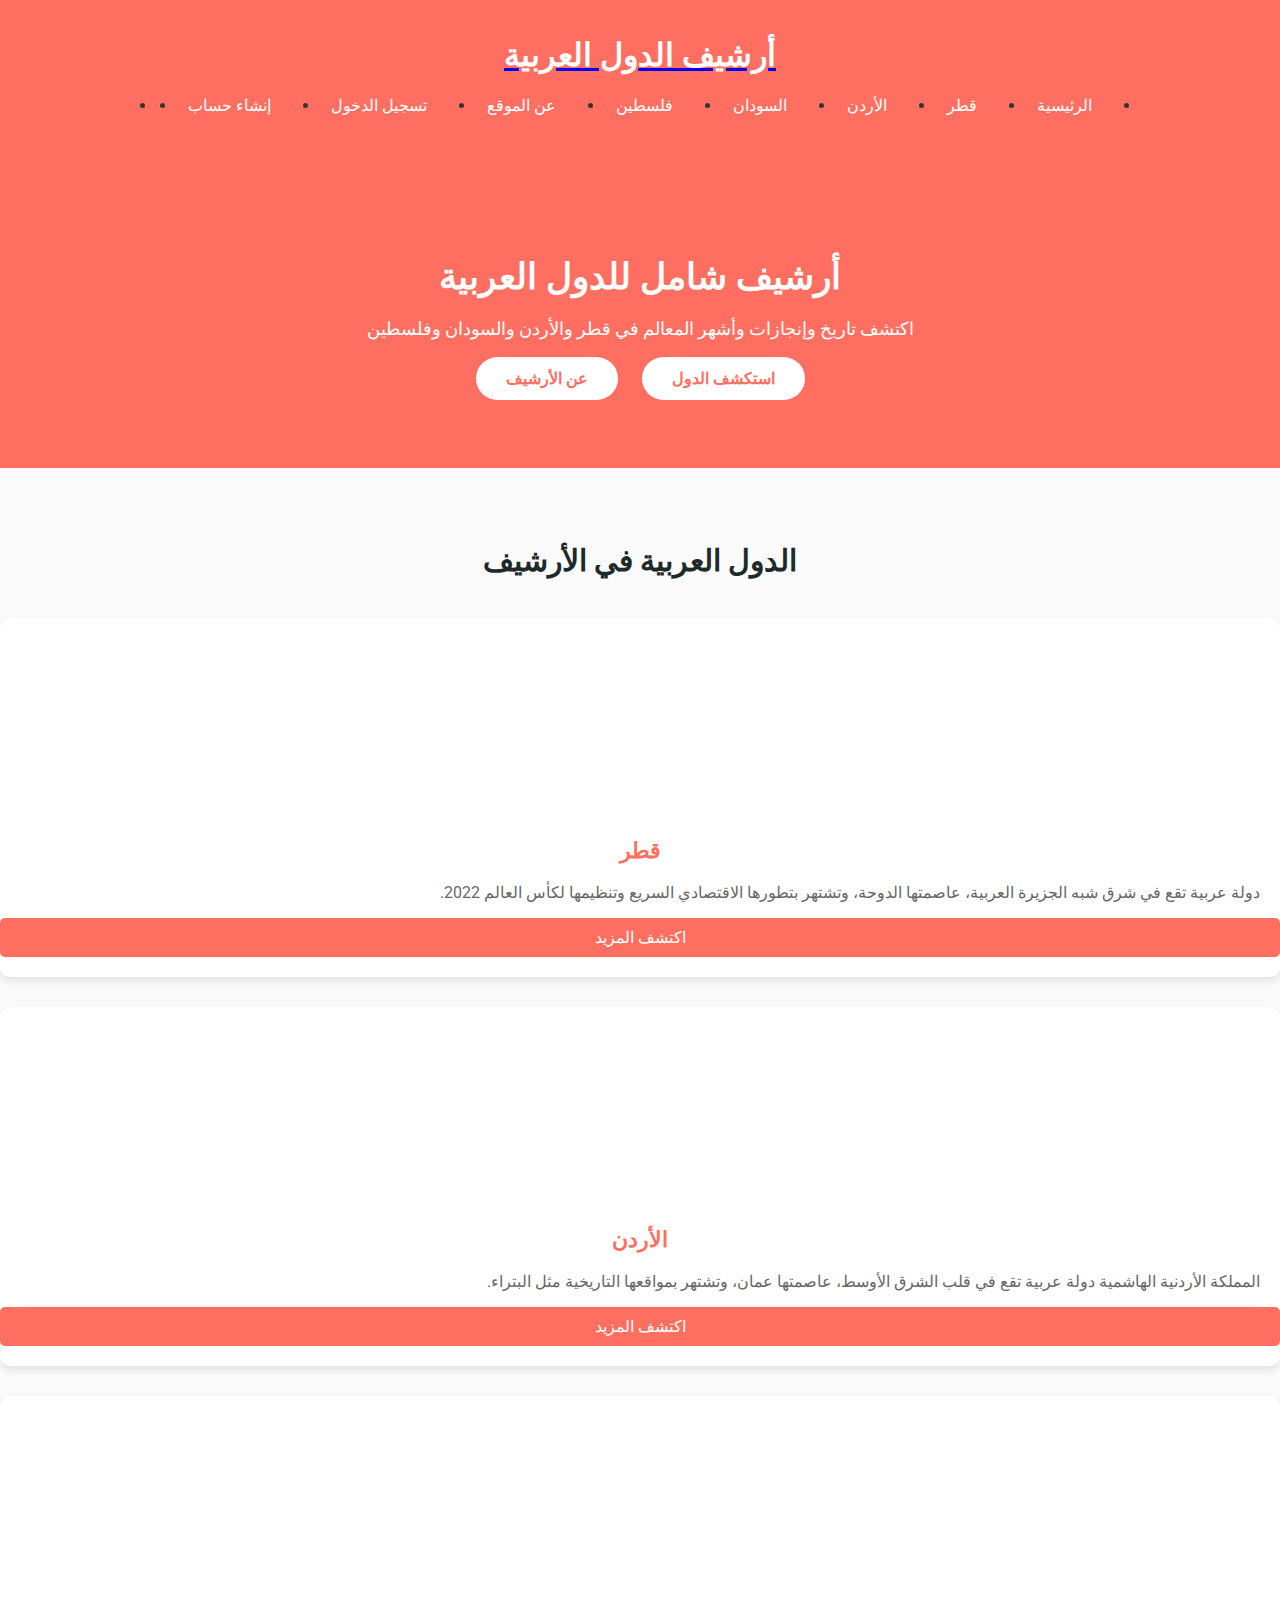
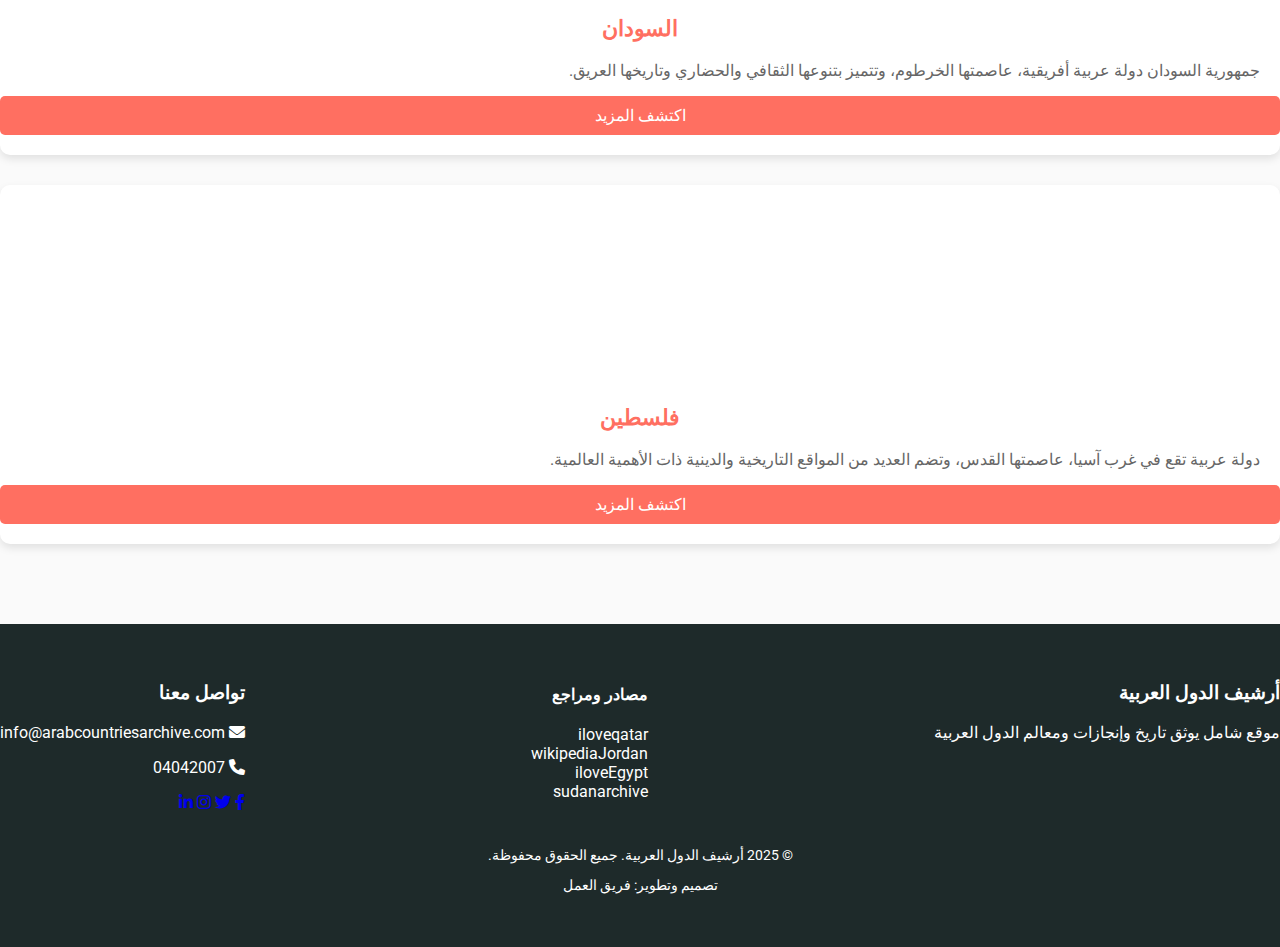
==== commit 970cf202: "Update index.html" ====
--- a/index.html
+++ b/index.html
@@ -8,7 +8,7 @@
     <link rel="stylesheet" href="https://cdnjs.cloudflare.com/ajax/libs/font-awesome/6.0.0/css/all.min.css">
     <link rel="preconnect" href="https://fonts.googleapis.com">
     <link rel="preconnect" href="https://fonts.gstatic.com" crossorigin>
-    <link href="https://fonts.googleapis.com/css2?family=Tajawal:wght@400;500;700&display=swap" rel="stylesheet">
+    <link href="https://fonts.googleapis.com/css2?family=Roboto:wght@400;500;700&display=swap" rel="stylesheet">
 </head>
 <body>
     <header>
--- a/css/style.css
+++ b/css/style.css
@@ -1,1131 +1,176 @@
-/* Global Styles */
+/* تعريف الألوان والخطوط */
 :root {
-    --primary-color: #e3e1dd;
-    --secondary-color: #374151;
-    --accent-color: #f59e0b;
-    --dark-color: #374151;
-    --darker-color: #374151;
-    --light-color: #1f2937;
-    --text-color: #e3e1dd;
-    --text-muted: #9ca3af;
-    --border-radius: 8px;
-    --box-shadow: 0 4px 6px rgba(0, 0, 0, 0.3);
-    --transition: all 0.3s ease;
+    --primary-color: #ff6f61;
+    --secondary-color: #f1f1f1;
+    --accent-color: #1e2a2a;
+    --light-gray: #f5f5f5;
+    --text-color: #333;
+    --background-color: #fafafa;
 }
 
-* {
+/* إعدادات الخطوط */
+body {
+    font-family: 'Roboto', sans-serif;
+    background-color: var(--background-color);
+    color: var(--text-color);
     margin: 0;
     padding: 0;
-    box-sizing: border-box;
 }
 
-body {
-    font-family: 'Tajawal', sans-serif;
-    line-height: 1.6;
-    color: var(--text-color);
-    background-color: var(--dark-color);
+/* رأس الصفحة */
+header {
+    background-color: var(--primary-color);
+    padding: 15px 0;
 }
 
-.container {
-    width: 90%;
-    max-width: 1200px;
-    margin: 0 auto;
-    padding: 0 15px;
+header .logo h1 {
+    color: white;
+    text-align: center;
+    font-size: 32px;
 }
 
-a {
-    text-decoration: none;
-    color: inherit;
-}
-
-ul {
-    list-style: none;
-}
-
-img {
-    max-width: 100%;
-}
-
-.btn {
-    display: inline-block;
-    padding: 0.8rem 1.5rem;
-    border-radius: var(--border-radius);
-    text-decoration: none;
-    font-weight: 500;
-    transition: all 0.3s ease;
-    cursor: pointer;
-    border: 2px solid transparent;
-    text-align: center;
-}
-
-.primary-btn {
-    background-color: var(--primary-color);
-    color: var(--light-color);
-    border-color: var(--primary-color);
-}
-
-.primary-btn:hover {
-    background-color: transparent;
-    color: var(--primary-color);
-    border-color: var(--primary-color);
-}
-
-.secondary-btn {
-    background-color: transparent;
-    color: var(--primary-color);
-    border-color: var(--primary-color);
-}
-
-.secondary-btn:hover {
-    background-color: var(--primary-color);
-    color: var(--light-color);
-    border-color: var(--primary-color);
-}
-
-.section-title {
-    text-align: center;
-    margin-bottom: 40px;
-    font-size: 2.2rem;
-    color: #e3e1dd;
-    position: relative;
-    padding-bottom: 15px;
-}
-
-.section-title::after {
-    content: '';
-    position: absolute;
-    bottom: 0;
-    left: 50%;
-    transform: translateX(-50%);
-    width: 80px;
-    height: 4px;
-    background-color: var(--secondary-color);
-    border-radius: 2px;
-}
-
-/* Header */
-header {
-    background-color: var(--darker-color);
-    box-shadow: var(--box-shadow);
-    position: sticky;
-    top: 0;
-    z-index: 100;
-}
-
-header .container {
-    display: flex;
-    justify-content: space-between;
-    align-items: center;
-    padding: 15px;
-}
-
-.logo h1 {
-    color: #d0cac0;
-    font-size: 1.8rem;
-}
-
+/* التنقل */
 nav ul {
-    display: flex;
-}
-
-nav ul li {
-    margin-right: 20px;
-}
-
-nav ul li:last-child {
-    margin-right: 0;
-}
-
-nav ul li a {
-    font-weight: 500;
-    padding: 8px 12px;
-    border-radius: var(--border-radius);
-    transition: var(--transition);
-}
-
-nav ul li a:hover, nav ul li a.active {
-    color: var(--primary-color);
-    background-color: rgba(16, 185, 129, 0.1);
-}
-
-/* Hero Section */
-.hero {
-    background: linear-gradient(rgba(0, 0, 0, 0.7), rgba(0, 0, 0, 0.7)), url('../images/hero-bg.jpg');
-    background-size: cover;
-    background-position: center;
-    color: #ffffff;
-    padding: 100px 0;
-    text-align: center;
-}
-
-.hero-content {
-    max-width: 800px;
-    margin: 0 auto;
-}
-
-.hero h2 {
-    font-size: 3rem;
-    margin-bottom: 20px;
-}
-
-.hero p {
-    font-size: 1.2rem;
-    margin-bottom: 30px;
-}
-
-.hero-buttons {
     display: flex;
     justify-content: center;
     gap: 20px;
 }
 
-/* Countries Section */
-.countries {
-    padding: 80px 0;
+nav ul li a {
+    color: white;
+    text-decoration: none;
+    font-weight: 500;
+    font-size: 16px;
+    padding: 10px 20px;
+    border-radius: 5px;
+    transition: background-color 0.3s ease;
 }
 
-.countries-grid {
-    display: grid;
-    grid-template-columns: repeat(auto-fit, minmax(280px, 1fr));
-    gap: 30px;
+nav ul li a:hover {
+    background-color: var(--accent-color);
 }
 
+/* قسم البطل */
+.hero {
+    background-color: #ff6f61;
+    color: white;
+    padding: 80px 0;
+    text-align: center;
+}
+
+.hero h2 {
+    font-size: 36px;
+    margin-bottom: 20px;
+}
+
+.hero p {
+    font-size: 18px;
+    margin-bottom: 30px;
+}
+
+.hero-buttons .btn {
+    background-color: #fff;
+    color: var(--primary-color);
+    padding: 12px 30px;
+    text-decoration: none;
+    border-radius: 30px;
+    font-weight: bold;
+    margin: 10px;
+    transition: transform 0.3s ease;
+}
+
+.hero-buttons .btn:hover {
+    background-color: #ffbc9a;
+    transform: scale(1.05);
+}
+
+/* قسم الدول */
+.countries {
+    padding: 50px 0;
+}
+
+.countries .section-title {
+    text-align: center;
+    font-size: 30px;
+    margin-bottom: 40px;
+    color: var(--accent-color);
+}
+
+/* بطاقات الدول */
 .country-card {
-    background-color: var(--light-color);
-    border-radius: var(--border-radius);
+    background-color: white;
+    border-radius: 10px;
+    box-shadow: 0 4px 8px rgba(0, 0, 0, 0.1);
     overflow: hidden;
-    box-shadow: var(--box-shadow);
-    transition: var(--transition);
+    transition: transform 0.3s ease, box-shadow 0.3s ease;
+    margin-bottom: 30px;
 }
 
 .country-card:hover {
     transform: translateY(-10px);
-    box-shadow: 0 10px 20px rgba(0, 0, 0, 0.3);
+    box-shadow: 0 8px 16px rgba(0, 0, 0, 0.2);
 }
 
-.country-image {
+.country-card .country-image {
     height: 200px;
     background-size: cover;
     background-position: center;
 }
 
-.qatar-img {
-    background-image: url('../images/qatar.jpg');
-}
-
-.jordan-img {
-    background-image: url('../images/jordan.jpg');
-}
-
-.sudan-img {
-    background-image: url('../images/sudan.jpg');
-}
-
-.palestine-img {
-    background-image: url('../images/palestine.jpg');
-}
-
 .country-card h3 {
+    text-align: center;
+    font-size: 22px;
+    margin: 20px 0;
     color: var(--primary-color);
-    padding: 20px 20px 10px;
-    font-size: 1.5rem;
 }
 
 .country-card p {
-    padding: 0 20px 20px;
-    color: var(--text-color);
+    padding: 0 20px;
+    font-size: 16px;
+    color: #666;
 }
 
 .country-card .btn {
-    margin: 0 20px 20px;
-    background-color: var(--secondary-color);
+    display: block;
+    margin: 0 auto 20px;
+    padding: 10px 20px;
+    background-color: var(--primary-color);
     color: white;
+    text-align: center;
+    border-radius: 5px;
+    text-decoration: none;
 }
 
 .country-card .btn:hover {
-    background-color: #2563eb;
+    background-color: #ffbc9a;
 }
 
-/* Features Section */
-.features {
-    background-color: var(--darker-color);
-    padding: 80px 0;
+/* التنسيق المخصص للأقدام */
+footer {
+    background-color: #1e2a2a;
+    color: white;
+    padding: 40px 0;
 }
 
-.features-grid {
-    display: grid;
-    grid-template-columns: repeat(auto-fit, minmax(280px, 1fr));
-    gap: 30px;
-}
-
-.feature {
-    background-color: var(--light-color);
-    padding: 30px;
-    border-radius: var(--border-radius);
-    text-align: center;
-    box-shadow: var(--box-shadow);
-    transition: var(--transition);
-}
-
-.feature:hover {
-    transform: translateY(-5px);
-}
-
-.feature i {
-    font-size: 3rem;
-    color: #d0cac0;
-    margin-bottom: 20px;
-}
-
-.feature h3 {
-    color: var(--primary-color);
-    margin-bottom: 15px;
-}
-
-/* Country Showcase Styles */
-.country-showcase {
-    padding: 80px 0;
-    background-color: var(--darker-color);
-}
-
-.showcase-grid {
-    display: grid;
-    grid-template-columns: repeat(2, 1fr);
-    gap: 30px;
-    margin-bottom: 40px;
-}
-
-.showcase-country {
-    background-color: var(--dark-color);
-    border-radius: var(--border-radius);
-    overflow: hidden;
-    box-shadow: var(--box-shadow);
-    transition: var(--transition);
-}
-
-.showcase-country:hover {
-    transform: translateY(-5px);
-    box-shadow: 0 10px 20px rgba(0, 0, 0, 0.4);
-}
-
-.showcase-country h3 {
-    color: var(--primary-color);
-    text-align: center;
-    padding: 15px;
-    margin: 0;
-    border-bottom: 1px solid rgba(255, 255, 255, 0.1);
-}
-
-.showcase-photos {
-    display: grid;
-    grid-template-columns: repeat(2, 1fr);
-    gap: 10px;
-    padding: 15px;
-}
-
-.showcase-photo {
-    position: relative;
-    border-radius: var(--border-radius);
-    overflow: hidden;
-}
-
-.showcase-photo img {
-    width: 100%;
-    height: 150px;
-    object-fit: cover;
-    display: block;
-    transition: var(--transition);
-}
-
-.showcase-photo:hover img {
-    transform: scale(1.05);
-}
-
-.photo-caption {
-    position: absolute;
-    bottom: 0;
-    left: 0;
-    right: 0;
-    background-color: rgba(0, 0, 0, 0.7);
-    color: white;
-    padding: 8px;
-    text-align: center;
-    font-size: 0.9rem;
-    transform: translateY(100%);
-    transition: var(--transition);
-}
-
-.showcase-photo:hover .photo-caption {
-    transform: translateY(0);
-}
-
-.showcase-cta {
-    text-align: center;
-    margin-top: 30px;
-}
-
-.showcase-cta p {
-    margin-bottom: 20px;
-    color: var(--text-color);
-}
-
-.showcase-buttons {
+footer .footer-content {
     display: flex;
-    justify-content: center;
+    justify-content: space-between;
     flex-wrap: wrap;
-    gap: 15px;
-}
-
-.showcase-buttons .btn {
-    min-width: 100px;
-}
-
-/* Footer */
-footer {
-    background-color: var(--darker-color);
-    color: var(--text-color);
-    padding: 60px 0 20px;
-}
-
-.footer-content {
-    display: grid;
-    grid-template-columns: repeat(auto-fit, minmax(250px, 1fr));
-    gap: 40px;
-    margin-bottom: 40px;
-}
-
-.footer-logo h3 {
-    font-size: 1.5rem;
-    margin-bottom: 15px;
-    color: var(--primary-color);
-}
-
-.footer-links h4, .footer-contact h4 {
-    margin-bottom: 20px;
-    font-size: 1.2rem;
-    position: relative;
-    padding-bottom: 10px;
-    color: var(--primary-color);
-}
-
-.footer-links h4::after, .footer-contact h4::after {
-    content: '';
-    position: absolute;
-    bottom: 0;
-    right: 0;
-    width: 50px;
-    height: 3px;
-    background-color: var(--secondary-color);
-}
-
-.footer-links ul li, .footer-contact ul li {
-    margin-bottom: 10px;
-}
-
-.footer-links ul li a:hover {
-    color: var(--secondary-color);
-}
-
-.footer-contact ul li i {
-    margin-left: 10px;
-    color: var(--secondary-color);
-}
-
-.footer-bottom {
-    text-align: center;
-    padding-top: 20px;
-    border-top: 1px solid rgba(255, 255, 255, 0.1);
-    color: var(--text-muted);
-}
-
-/* Country Pages */
-.country-header {
-    background-size: cover;
-    background-position: center;
-    color: #ffffff;
-    padding: 100px 0;
-    position: relative;
-}
-
-.country-header::before {
-    content: '';
-    position: absolute;
-    top: 0;
-    left: 0;
-    width: 100%;
-    height: 100%;
-    background: rgb(88 86 112 / 60%);
-}
-
-.country-header-content {
-    position: relative;
-    z-index: 1;
-    max-width: 800px;
-    margin: 0 auto;
-    text-align: center;
-}
-
-.country-header h1 {
-    font-size: 3rem;
-    margin-bottom: 20px;
-}
-
-.country-info {
-    padding: 80px 0;
-}
-
-.country-info-grid {
-    display: grid;
-    grid-template-columns: 1fr 1fr;
-    gap: 40px;
-    align-items: center;
-}
-
-.country-description h2 {
-    color: #eee;
-    margin-bottom: 20px;
-}
-
-.country-description p {
-    margin-bottom: 15px;
-}
-
-.country-stats {
-    background-color: var(--light-color);
-    padding: 30px;
-    border-radius: var(--border-radius);
-    box-shadow: var(--box-shadow);
-}
-
-.stat-item {
-    display: flex;
-    align-items: center;
-    margin-bottom: 15px;
-}
-
-.stat-item i {
-    font-size: 1.5rem;
-    color: #f59e0b;
-    margin-left: 15px;
-}
-
-.achievements {
-    background-color: var(--darker-color);
-    padding: 80px 0;
-}
-
-.achievement-card {
-    background-color: var(--light-color);
-    border-radius: var(--border-radius);
-    overflow: hidden;
-    box-shadow: var(--box-shadow);
-    margin-bottom: 30px;
-}
-
-.achievement-content {
-    padding: 20px;
-}
-
-.achievement-content h3 {
-    color: var(--primary-color);
-    margin-bottom: 15px;
-}
-
-.places {
-    padding: 80px 0;
-}
-
-.place-card {
-    display: grid;
-    grid-template-columns: 1fr 1fr;
-    gap: 30px;
-    margin-bottom: 50px;
-    background-color: var(--light-color);
-    border-radius: var(--border-radius);
-    overflow: hidden;
-    box-shadow: var(--box-shadow);
-}
-
-.place-image {
-    height: 300px;
-    background-size: cover;
-    background-position: center;
-}
-
-.place-content {
-    padding: 30px;
-}
-
-.place-content h3 {
-    color: var(--primary-color);
-    margin-bottom: 15px;
-}
-
-/* Photo Gallery Styles */
-.photo-gallery {
-    padding: 80px 0;
-    background-color: var(--darker-color);
-}
-
-.gallery-grid {
-    display: grid;
-    grid-template-columns: repeat(auto-fit, minmax(250px, 1fr));
     gap: 20px;
 }
 
-.gallery-item {
-    position: relative;
-    border-radius: var(--border-radius);
-    overflow: hidden;
-    box-shadow: var(--box-shadow);
-    transition: var(--transition);
+footer .footer-links ul {
+    list-style: none;
+    padding: 0;
 }
 
-.gallery-item:hover {
-    transform: translateY(-5px);
-    box-shadow: 0 10px 20px rgba(0, 0, 0, 0.4);
-}
-
-.gallery-item img {
-    width: 100%;
-    height: 200px;
-    object-fit: cover;
-    display: block;
-}
-
-.gallery-caption {
-    position: absolute;
-    bottom: 0;
-    left: 0;
-    right: 0;
-    background-color: rgba(0, 0, 0, 0.7);
+footer .footer-links li a {
     color: white;
-    padding: 10px;
-    text-align: center;
-    transform: translateY(100%);
-    transition: var(--transition);
-}
-
-.gallery-item:hover .gallery-caption {
-    transform: translateY(0);
-}
-
-/* About Page Styles */
-.about-header {
-    background-color: var(--darker-color);
-    padding: 80px 0;
-    text-align: center;
-}
-
-.about-header h1 {
-    color: var(--primary-color);
-    font-size: 3rem;
-    margin-bottom: 20px;
-}
-
-.about-content {
-    padding: 80px 0;
-}
-
-.about-grid {
-    display: grid;
-    grid-template-columns: 2fr 1fr;
-    gap: 40px;
-    margin-bottom: 60px;
-}
-
-.about-text h2 {
-    color: var(--primary-color);
-    margin-bottom: 20px;
-    font-size: 1.8rem;
-}
-
-.about-text p {
-    margin-bottom: 30px;
-}
-
-.values-list {
-    list-style: disc;
-    padding-right: 20px;
-}
-
-.values-list li {
-    margin-bottom: 15px;
-}
-
-.values-list li strong {
-    color: var(--primary-color);
-}
-
-.about-image {
-    border-radius: var(--border-radius);
-    overflow: hidden;
-    box-shadow: var(--box-shadow);
-}
-
-.team-section, .contact-section {
-    margin-bottom: 60px;
-}
-
-.team-section h2, .contact-section h2 {
-    color: var(--primary-color);
-    margin-bottom: 20px;
-    font-size: 1.8rem;
-}
-
-.team-section p, .contact-section p {
-    margin-bottom: 30px;
-}
-
-.team-grid {
-    display: grid;
-    grid-template-columns: repeat(auto-fit, minmax(250px, 1fr));
-    gap: 2rem;
-    margin-top: 2rem;
-}
-
-.team-box {
-    background: #fff;
-    padding: 2rem;
-    border-radius: 10px;
-    box-shadow: 0 4px 6px rgba(0, 0, 0, 0.1);
-    transition: transform 0.3s ease;
-}
-
-.team-box:hover {
-    transform: translateY(-5px);
-}
-
-.team-box h3 {
-    color: #2c3e50;
-    margin-bottom: 0.5rem;
-    font-size: 1.2rem;
-}
-
-.team-box p {
-    color: #666;
-    font-size: 0.9rem;
-}
-
-.team-member {
-    background-color: var(--light-color);
-    border-radius: var(--border-radius);
-    overflow: hidden;
-    box-shadow: var(--box-shadow);
-    text-align: center;
-    transition: var(--transition);
-    padding: 20px;
-}
-
-.team-member:hover {
-    transform: translateY(-5px);
-}
-
-.member-info {
-    padding: 15px;
-}
-
-.team-member h3 {
-    color: var(--primary-color);
-    margin-bottom: 10px;
-}
-
-.team-member p {
-    color: var(--text-muted);
-    margin-bottom: 10px;
-}
-
-.contact-grid {
-    display: grid;
-    grid-template-columns: 1fr 2fr;
-    gap: 40px;
-}
-
-.contact-item {
-    display: flex;
-    align-items: center;
-    margin-bottom: 30px;
-}
-
-.contact-item i {
-    font-size: 2rem;
-    color: var(--primary-color);
-    margin-left: 20px;
-}
-
-.contact-item h3 {
-    color: var(--primary-color);
-    margin-bottom: 5px;
-}
-
-.contact-form {
-    background-color: var(--light-color);
-    padding: 30px;
-    border-radius: var(--border-radius);
-    box-shadow: var(--box-shadow);
-}
-
-.form-group {
-    margin-bottom: 20px;
-}
-
-.form-group label {
-    display: block;
-    margin-bottom: 5px;
-    color: var(--primary-color);
-}
-
-.form-group input, .form-group textarea {
-    width: 100%;
-    padding: 10px;
-    border: 1px solid #374151;
-    border-radius: var(--border-radius);
-    background-color: #1f2937;
-    color: var(--text-color);
-}
-
-.form-group input:focus, .form-group textarea:focus {
-    outline: none;
-    border-color: var(--primary-color);
-}
-
-/* Mobile Menu */
-.mobile-menu-btn {
-    display: none;
-    background: none;
-    border: none;
-    color: var(--text-color);
-    font-size: 1.5rem;
-    cursor: pointer;
-}
-
-/* Responsive Design */
-@media (max-width: 768px) {
-    header .container {
-        flex-direction: column;
-    }
-    
-    nav ul {
-        margin-top: 15px;
-        flex-wrap: wrap;
-        justify-content: center;
-    }
-    
-    nav ul li {
-        margin: 5px 10px;
-    }
-    
-    .hero h2 {
-        font-size: 2.2rem;
-    }
-    
-    .hero-buttons {
-        flex-direction: column;
-        gap: 10px;
-    }
-    
-    .country-info-grid {
-        grid-template-columns: 1fr;
-    }
-    
-    .place-card {
-        grid-template-columns: 1fr;
-    }
-
-    .about-grid, .contact-grid {
-        grid-template-columns: 1fr;
-    }
-
-    .gallery-grid {
-        grid-template-columns: 1fr 1fr;
-    }
-
-    .showcase-grid {
-        grid-template-columns: 1fr;
-    }
-
-    .mobile-menu-btn {
-        display: block;
-        position: absolute;
-        top: 15px;
-        right: 15px;
-    }
-
-    nav {
-        width: 100%;
-    }
-
-    nav ul {
-        display: none;
-    }
-
-    nav.active ul {
-        display: flex;
-        flex-direction: column;
-        align-items: center;
-    }
-
-    .video-container {
-        margin: 20px 15px;
-    }
-
-    .team-grid {
-        grid-template-columns: 1fr;
-    }
-}
-
-@media (max-width: 480px) {
-    .section-title {
-        font-size: 1.8rem;
-    }
-    
-    .logo h1 {
-        font-size: 1.5rem;
-    }
-
-    .about-header h1 {
-        font-size: 2.2rem;
-    }
-
-    .gallery-grid {
-        grid-template-columns: 1fr;
-    }
-
-    .showcase-photos {
-        grid-template-columns: 1fr 1fr;
-        gap: 5px;
-    }
-
-    .showcase-buttons {
-        flex-direction: column;
-        align-items: center;
-    }
-
-    .showcase-buttons .btn {
-        width: 100%;
-        max-width: 200px;
-    }
-
-    .showcase-photo img {
-        height: 100px;
-    }
-    
-    .photo-caption {
-        font-size: 0.8rem;
-        padding: 5px;
-    }
-}
-
-/* Video Section Styles */
-.video-section {
-    margin-top: 60px;
-    text-align: center;
-}
-
-.video-container {
-    max-width: 1000px;
-    margin: 30px auto;
-    box-shadow: var(--box-shadow);
-    border-radius: var(--border-radius);
-    overflow: hidden;
-    position: relative;
-    padding-top: 56.25%; /* 16:9 Aspect Ratio */
-}
-
-.video-container iframe {
-    position: absolute;
-    top: 0;
-    left: 0;
-    width: 100%;
-    height: 100%;
-    border: none;
-}
-
-.team-section {
-    margin-top: 3rem;
-    text-align: center;
-}
-
-/* Authentication Styles */
-.auth-section {
-    padding: 80px 0;
-    min-height: calc(100vh - 200px);
-    display: flex;
-    align-items: center;
-}
-
-.auth-form {
-    max-width: 500px;
-    margin: 0 auto;
-    background: var(--light-color);
-    padding: 2rem;
-    border-radius: var(--border-radius);
-    box-shadow: var(--box-shadow);
-}
-
-.auth-form h2 {
-    color: var(--primary-color);
-    text-align: center;
-    margin-bottom: 2rem;
-}
-
-.auth-form .form-group {
-    margin-bottom: 1.5rem;
-}
-
-.auth-form label {
-    display: block;
-    margin-bottom: 0.5rem;
-    color: var(--primary-color);
-}
-
-.auth-form input {
-    width: 100%;
-    padding: 0.8rem;
-    border: 1px solid var(--secondary-color);
-    border-radius: var(--border-radius);
-    background: var(--darker-color);
-    color: var(--text-color);
-}
-
-.auth-form input:focus {
-    outline: none;
-    border-color: var(--primary-color);
-}
-
-.auth-link {
-    text-align: center;
-    margin-top: 1.5rem;
-    color: var(--text-color);
-}
-
-.auth-link a {
-    color: var(--primary-color);
     text-decoration: none;
 }
 
-.auth-link a:hover {
-    text-decoration: underline;
+footer .footer-bottom {
+    text-align: center;
+    font-size: 14px;
+    margin-top: 30px;
 }
-
-/* Profile Styles */
-.profile-section {
-    padding: 80px 0;
-}
-
-.profile-header {
-    text-align: center;
-    margin-bottom: 3rem;
-}
-
-.profile-avatar {
-    font-size: 5rem;
-    color: var(--primary-color);
-    margin-bottom: 1rem;
-}
-
-.profile-content {
-    max-width: 800px;
-    margin: 0 auto;
-}
-
-.profile-section {
-    background: var(--light-color);
-    padding: 2rem;
-    border-radius: var(--border-radius);
-    box-shadow: var(--box-shadow);
-    margin-bottom: 2rem;
-}
-
-.profile-section h3 {
-    color: var(--primary-color);
-    margin-bottom: 1.5rem;
-}
-
-.profile-section .form-group {
-    margin-bottom: 1.5rem;
-}
-
-.profile-section label {
-    display: block;
-    margin-bottom: 0.5rem;
-    color: var(--primary-color);
-}
-
-.profile-section input,
-.profile-section textarea,
-.profile-section select {
-    width: 100%;
-    padding: 0.8rem;
-    border: 1px solid var(--secondary-color);
-    border-radius: var(--border-radius);
-    background: var(--darker-color);
-    color: var(--text-color);
-}
-
-.profile-section textarea {
-    resize: vertical;
-    min-height: 100px;
-}
-
-.profile-section input:focus,
-.profile-section textarea:focus,
-.profile-section select:focus {
-    outline: none;
-    border-color: var(--primary-color);
-}
-
-.logout-btn {
-    color: #ff4444 !important;
-}
-
-.logout-btn:hover {
-    background-color: rgba(255, 68, 68, 0.1) !important;
-}
-
-@media (max-width: 768px) {
-    .auth-form,
-    .profile-content {
-        padding: 1.5rem;
-    }
-    
-    .profile-avatar {
-        font-size: 4rem;
-    }
-}
-
-/* Favorite Button Styles */
-.favorite-btn {
-    background: none;
-    border: none;
-    cursor: pointer;
-    padding: 0.5rem;
-    font-size: 1.2rem;
-    color: #ccc;
-    transition: color 0.3s ease;
-    position: absolute;
-    top: 1rem;
-    left: 1rem;
-}
-
-.favorite-btn:hover {
-    color: #ffd700;
-}
-
-.favorite-btn.active {
-    color: #ffd700;
-}
-
-.info-section {
-    position: relative;
-    padding-right: 3rem;
-}
-
-/* Update existing styles */
-.about-section,
-.history-section,
-.culture-section,
-.places-section {
-    position: relative;
-    padding-right: 3rem;
-} 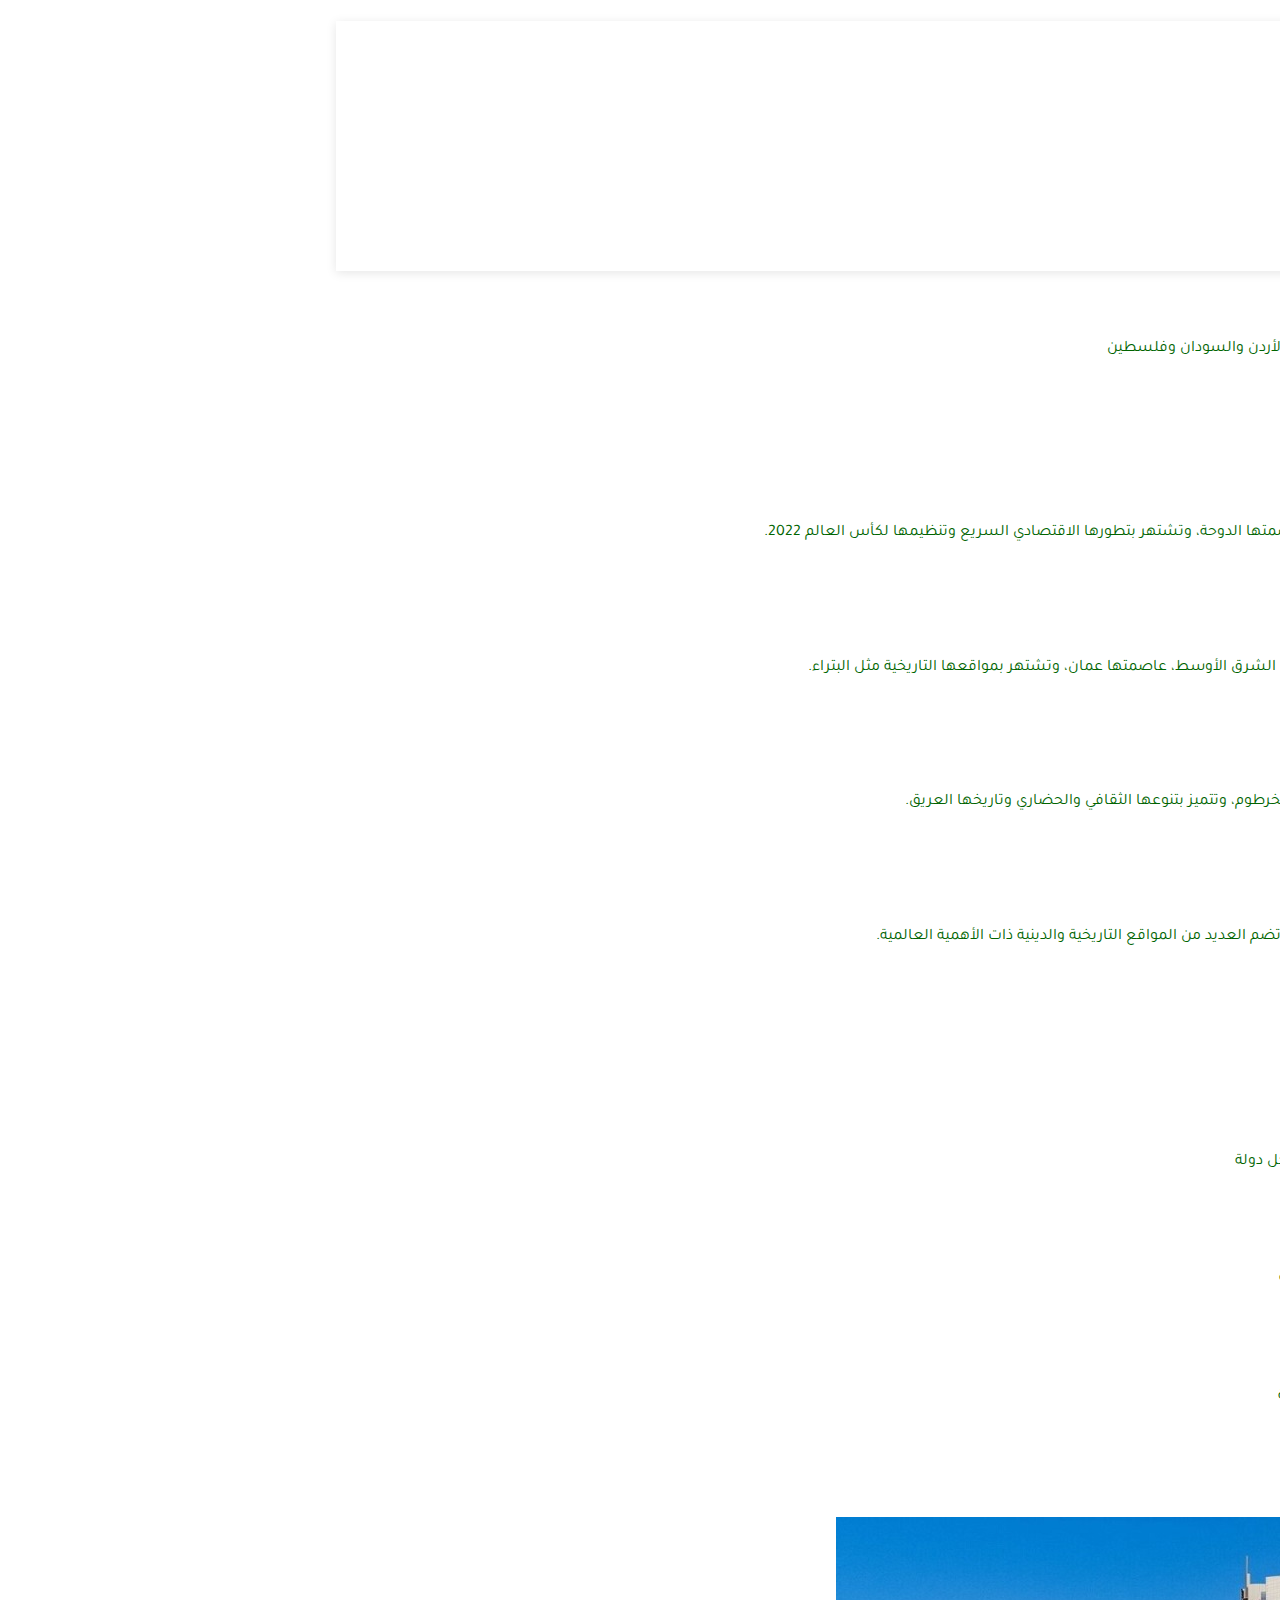
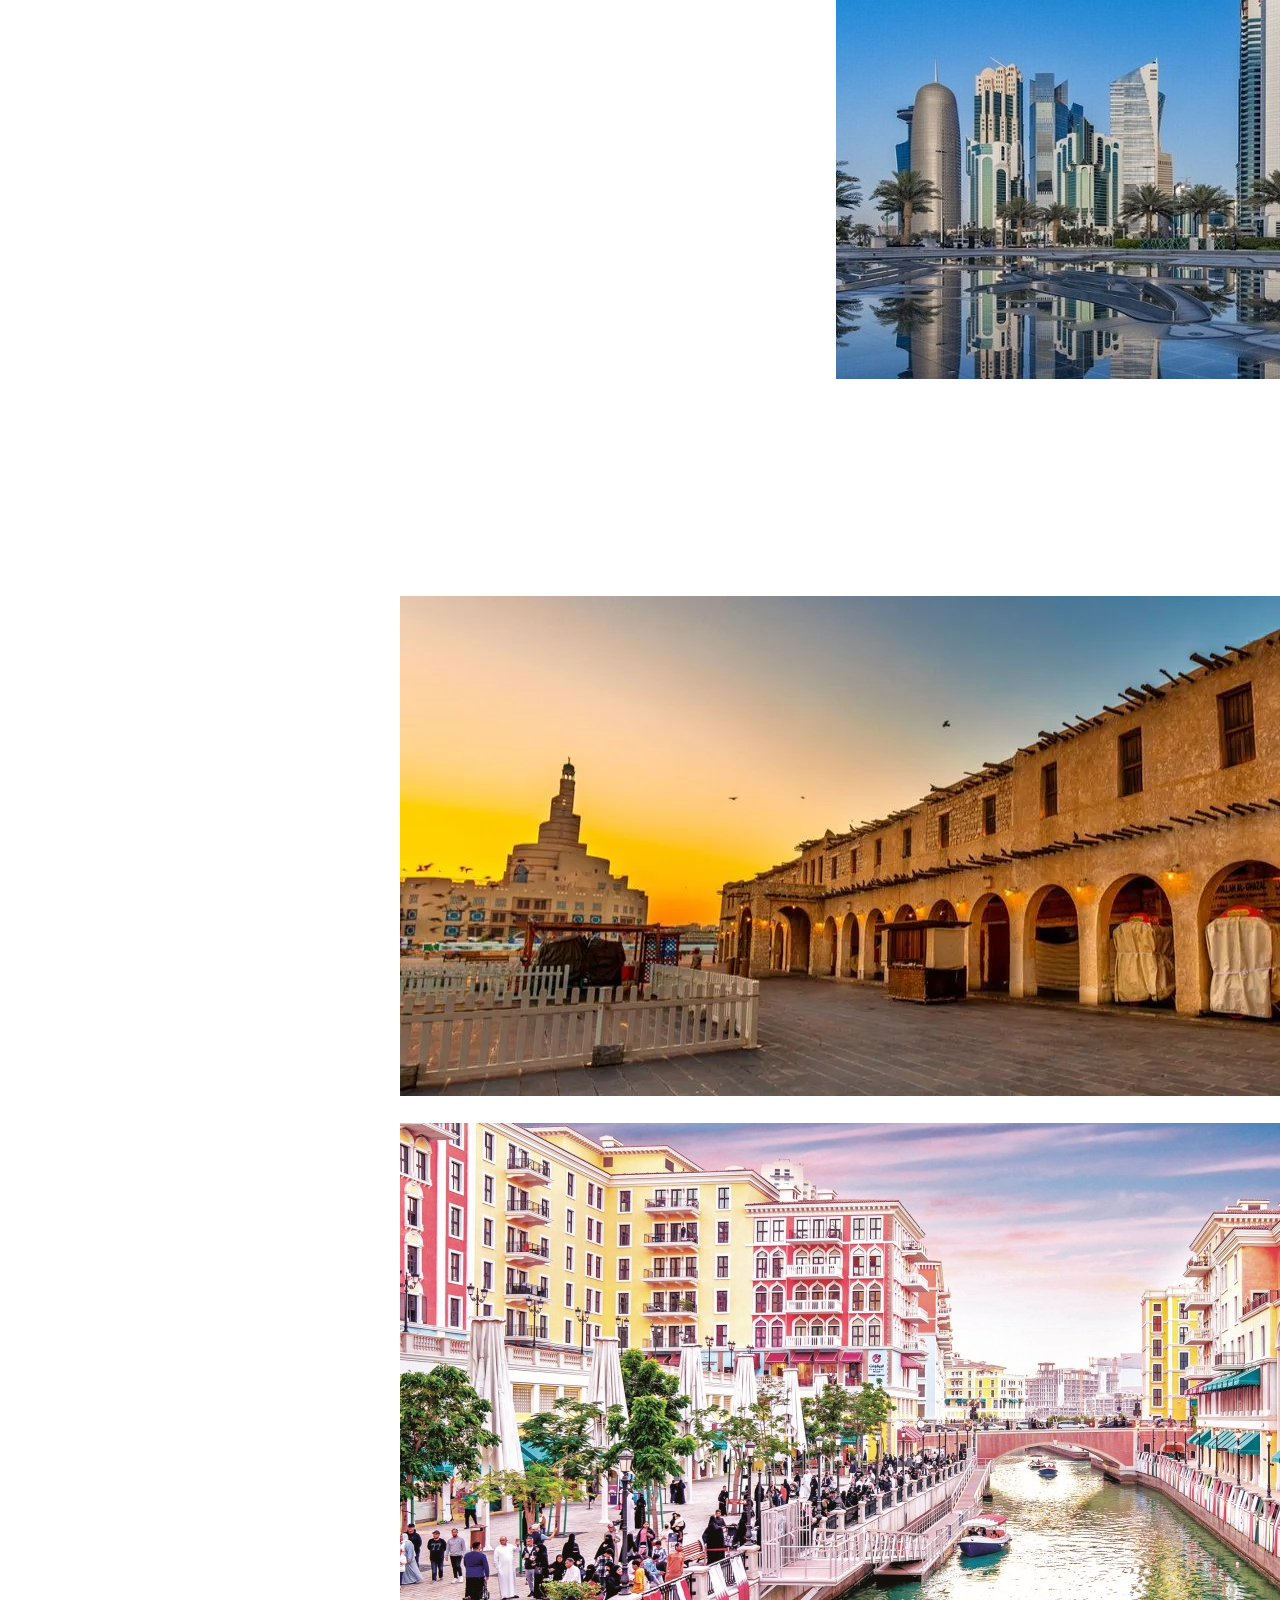
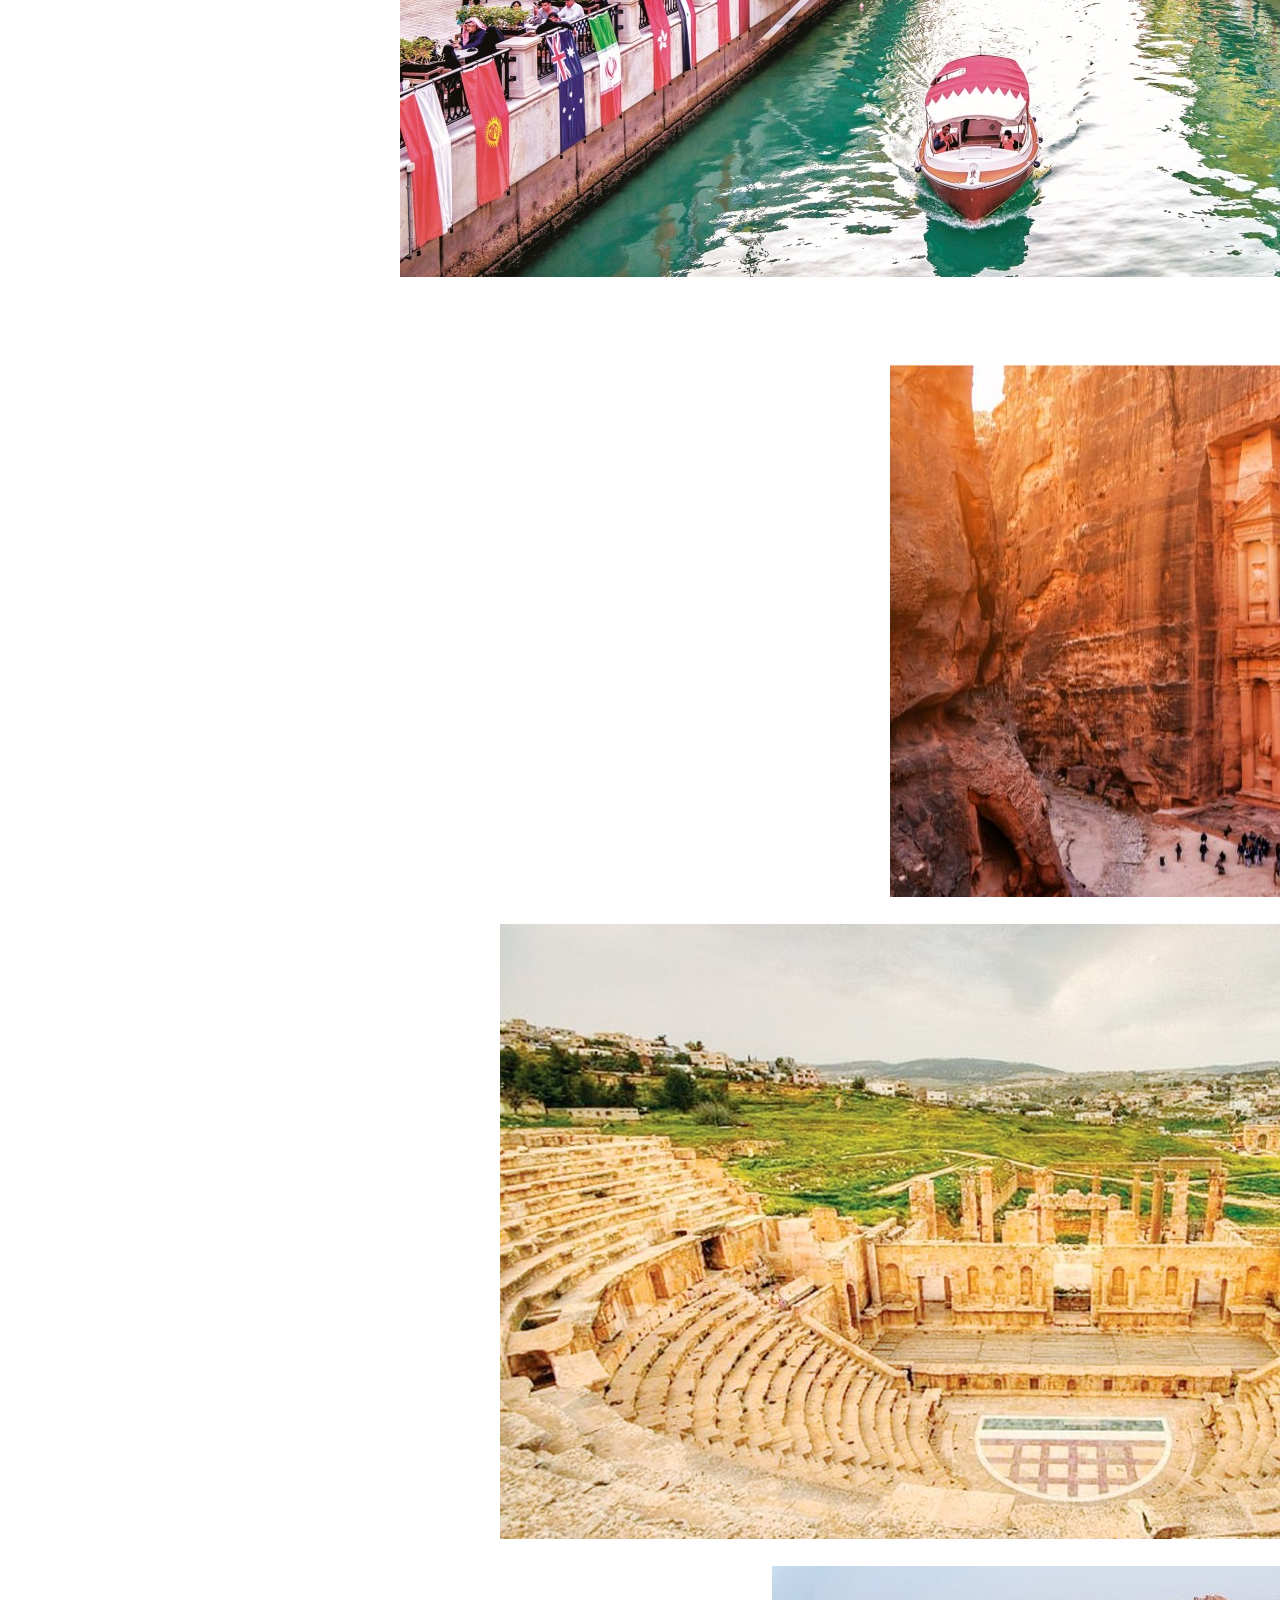
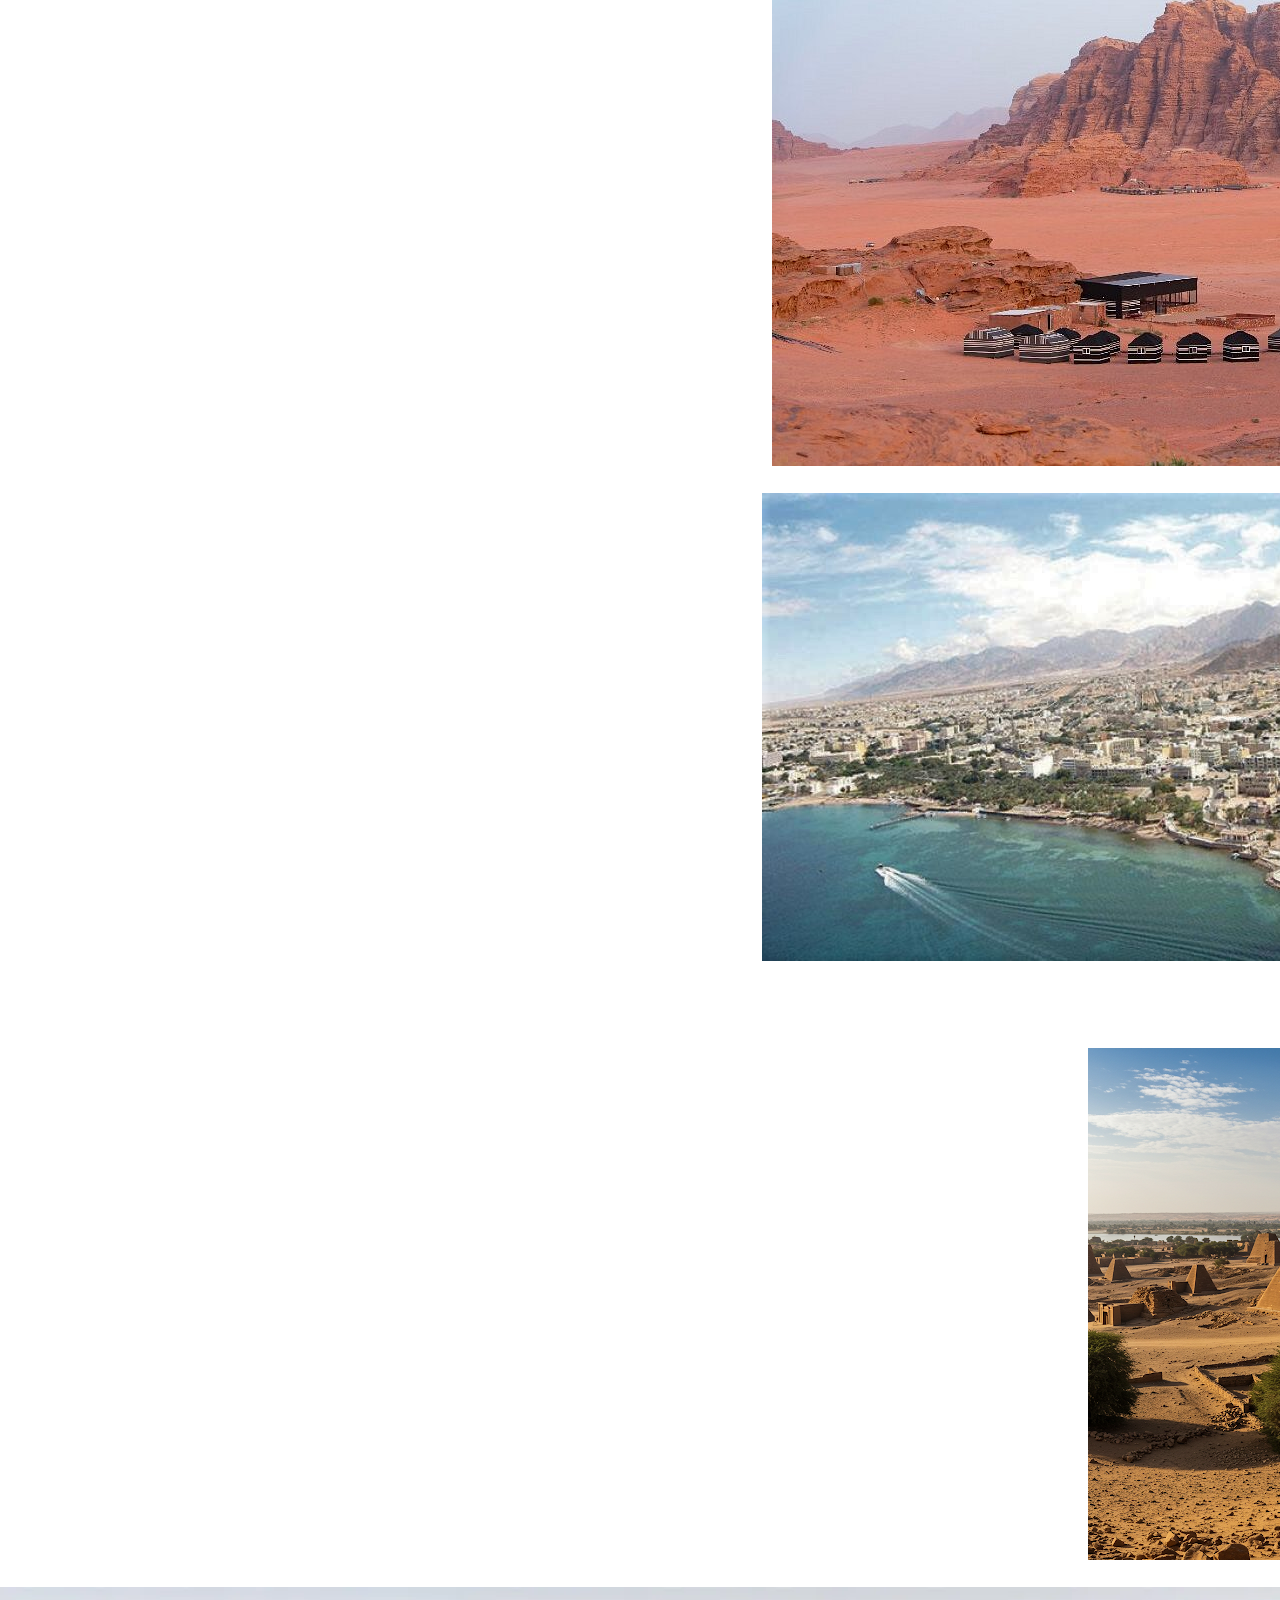
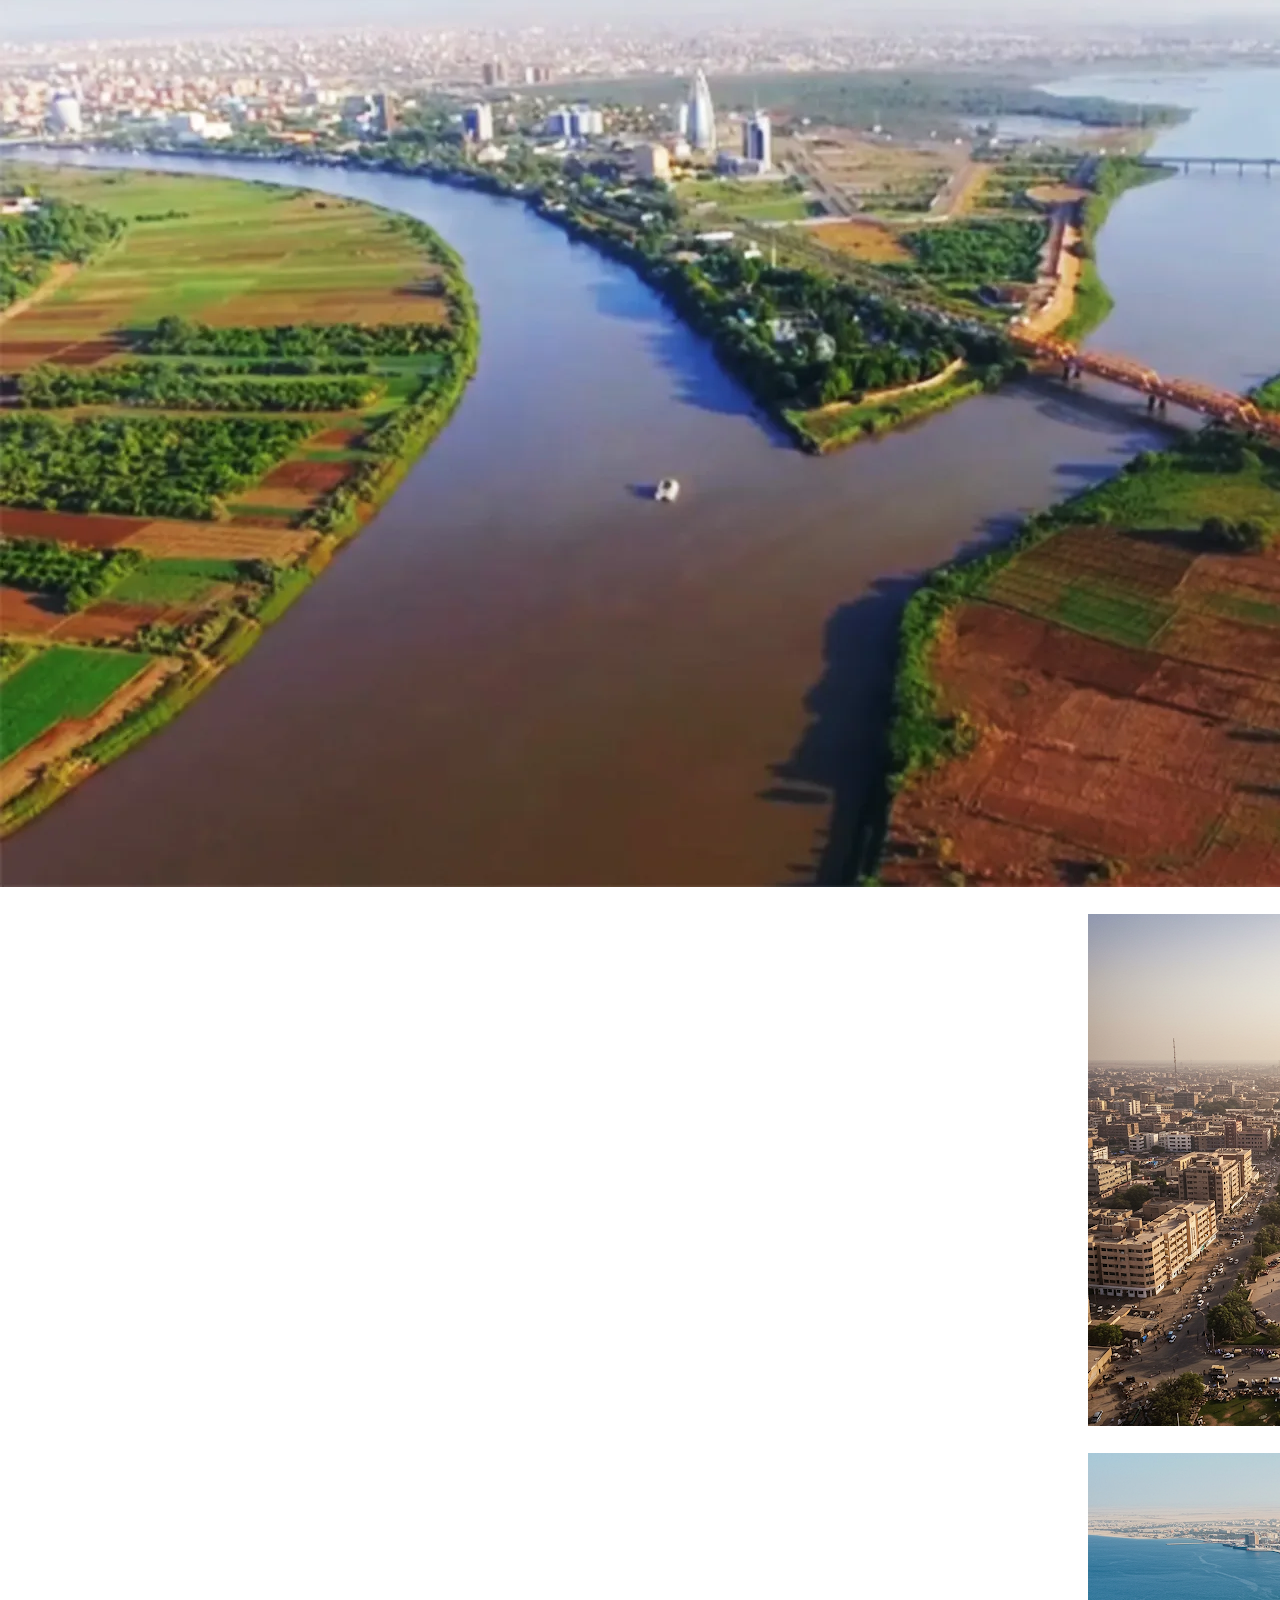
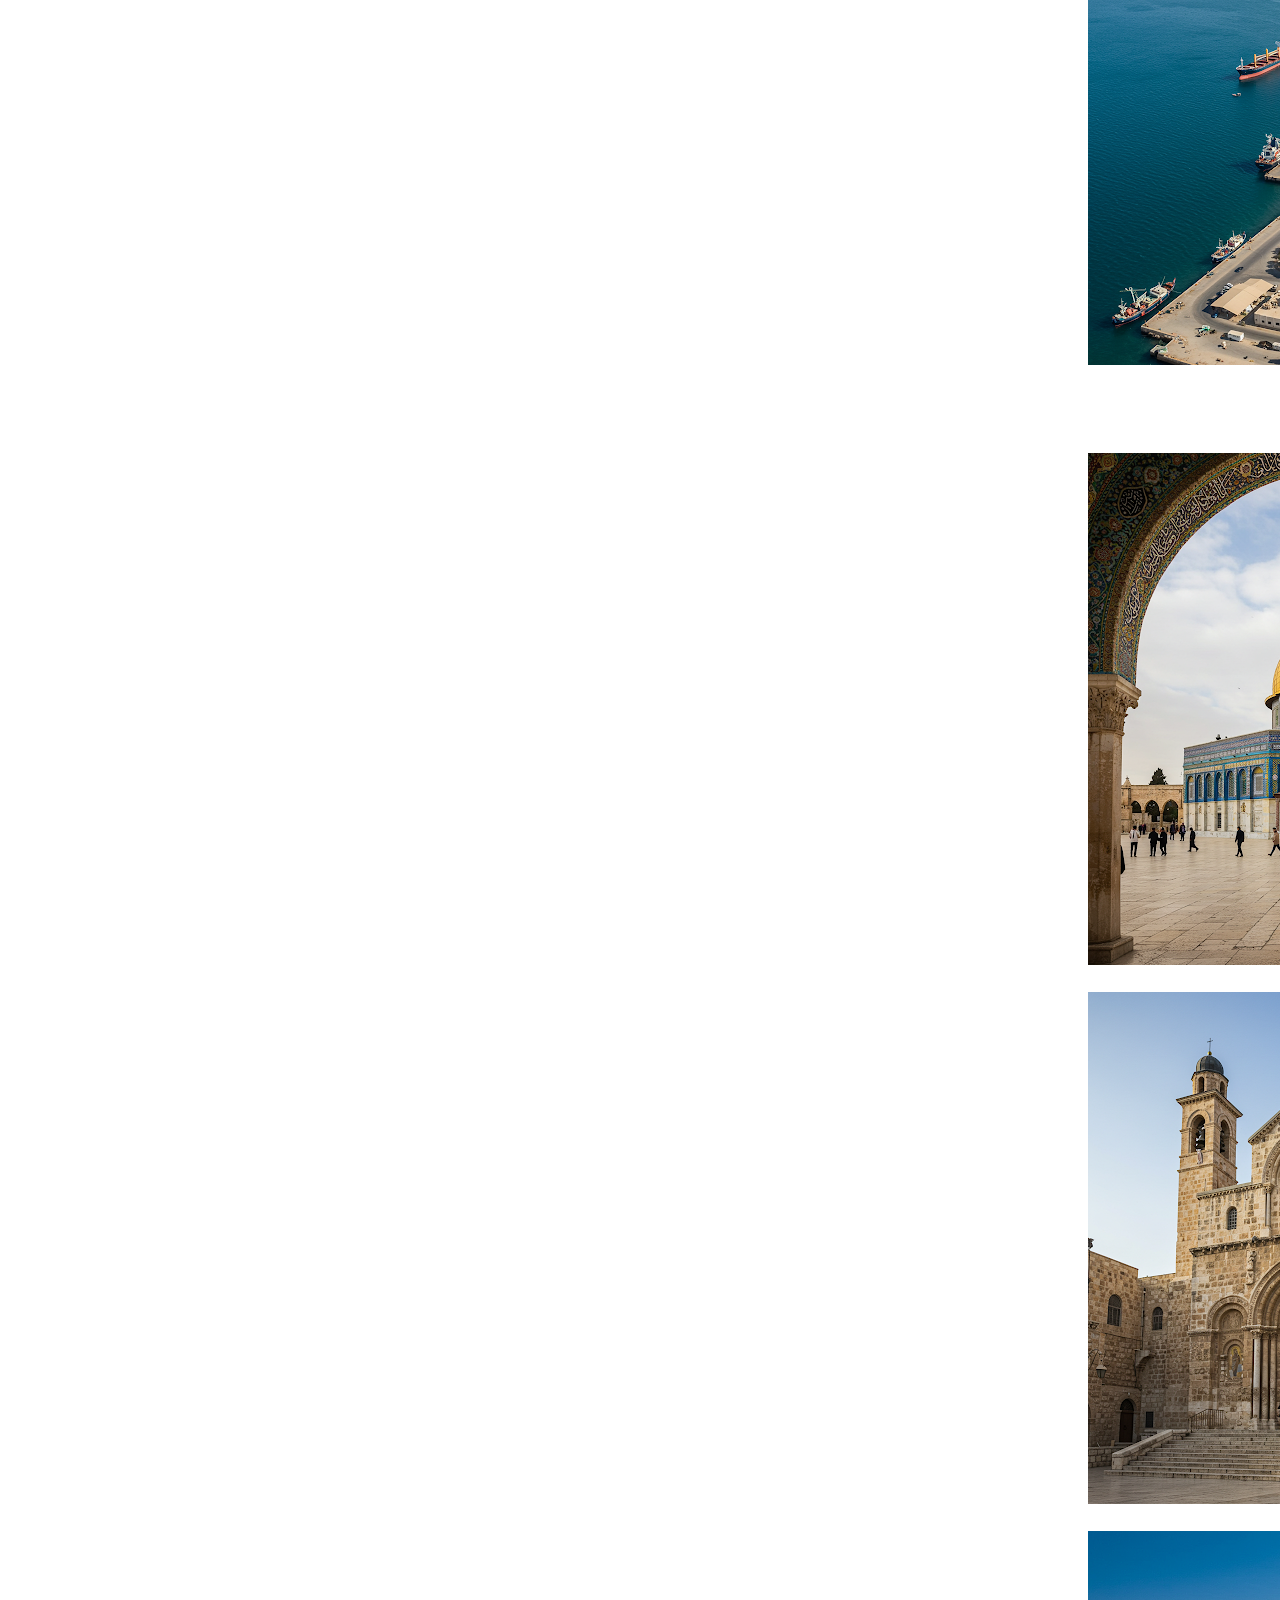
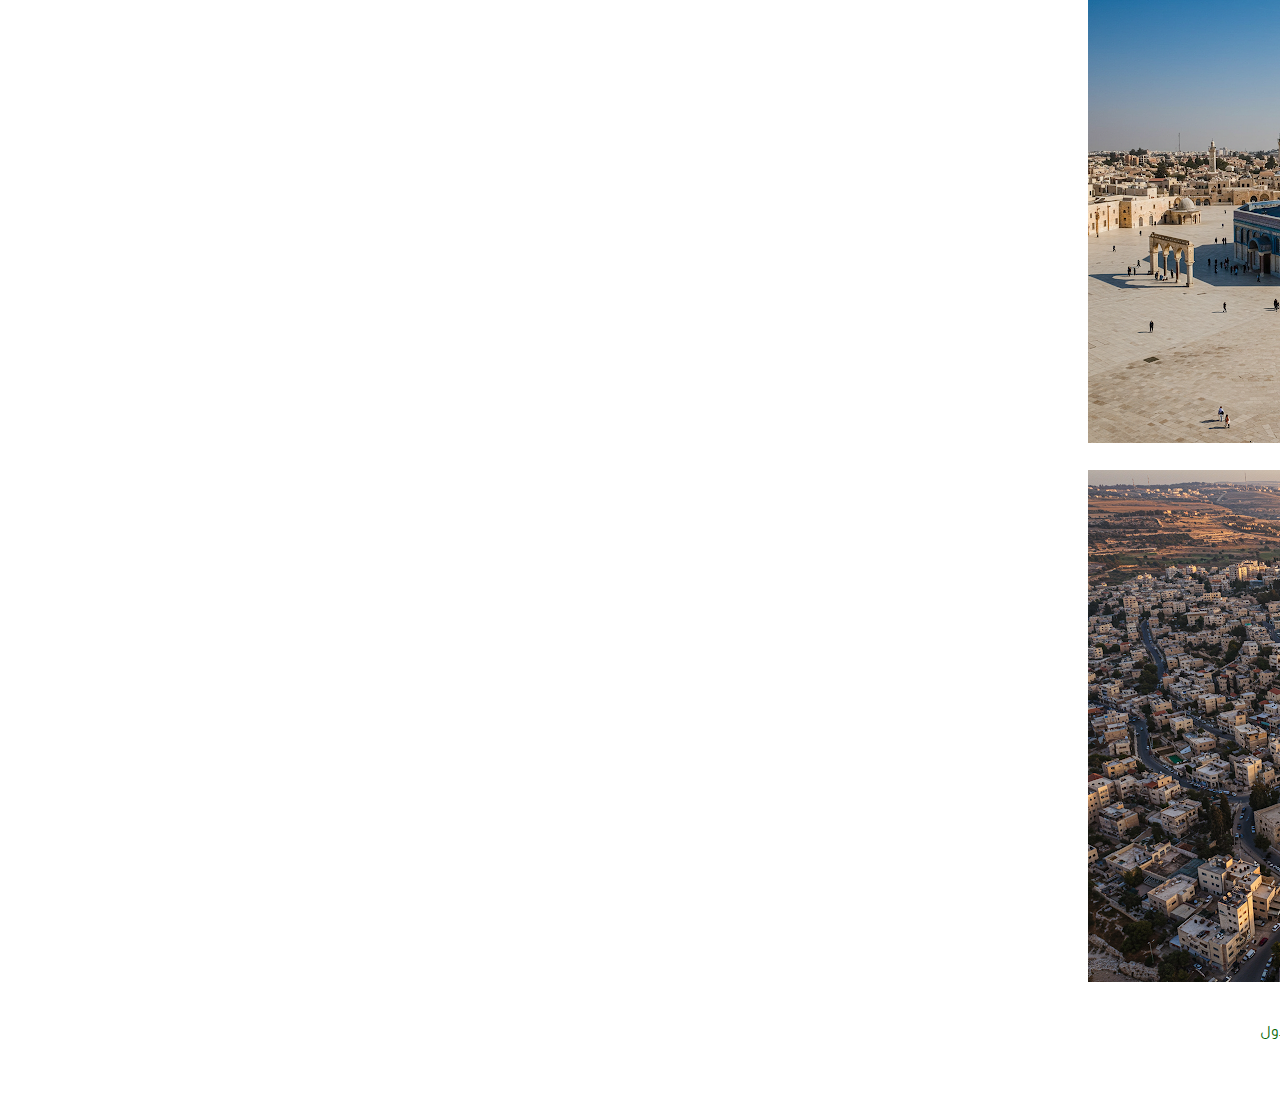
==== commit 23d6c634: "Update index.html" ====
--- a/index.html
+++ b/index.html
@@ -8,7 +8,7 @@
     <link rel="stylesheet" href="https://cdnjs.cloudflare.com/ajax/libs/font-awesome/6.0.0/css/all.min.css">
     <link rel="preconnect" href="https://fonts.googleapis.com">
     <link rel="preconnect" href="https://fonts.gstatic.com" crossorigin>
-    <link href="https://fonts.googleapis.com/css2?family=Roboto:wght@400;500;700&display=swap" rel="stylesheet">
+    <link href="https://fonts.googleapis.com/css2?family=Tajawal:wght@400;500;700&display=swap" rel="stylesheet">
 </head>
 <body>
     <header>
@@ -78,41 +78,125 @@
         </div>
     </section>
 
-    <footer>
-        <div class="container">
-            <div class="footer-content">
-                <div class="footer-logo">
-                    <h3>أرشيف الدول العربية</h3>
-                    <p>موقع شامل يوثق تاريخ وإنجازات ومعالم الدول العربية</p>
-                </div>
-                <div class="footer-links">
-                    <ul>
-                        <h4>مصادر ومراجع</h4>
-                        <li><a href="https://www.iloveqatar.net/">iloveqatar</a></li>
-                        <li><a href="https://en.wikipedia.org/wiki/Jordan">wikipediaJordan</a></li>
-                        <li><a href="https://iloveegypt.com/">iloveEgypt</a></li>
-                        <li><a href="https://sudanarchive.net/?a=p&p=home">sudanarchive</a></li>
-                    </ul>
-                </div>
-                <div class="contact-info">
-                    <h3>تواصل معنا</h3>
-                    <p><i class="fas fa-envelope"></i> info@arabcountriesarchive.com</p>
-                    <p><i class="fas fa-phone"></i> 04042007</p>
-                    <div class="social-links">
-                        <a href="#" target="_blank"><i class="fab fa-facebook-f"></i></a>
-                        <a href="#" target="_blank"><i class="fab fa-twitter"></i></a>
-                        <a href="#" target="_blank"><i class="fab fa-instagram"></i></a>
-                        <a href="#" target="_blank"><i class="fab fa-linkedin-in"></i></a>
-                    </div>
-                </div>
-            </div>
-            <div class="footer-bottom">
-                <p>&copy; 2025 أرشيف الدول العربية. جميع الحقوق محفوظة.</p>
-                <p>تصميم وتطوير: فريق العمل</p>
-            </div>
-        </div>
-    </footer>
-
-    <script src="js/main.js"></script>
-</body>
-</html>
+    <section class="features">
+        <div class="container">
+            <h2 class="section-title">ما يميز أرشيفنا</h2>
+            <div class="features-grid">
+                <div class="feature">
+                    <i class="fas fa-landmark"></i>
+                    <h3>معالم تاريخية</h3>
+                    <p>استكشف أشهر المعالم التاريخية والسياحية في كل دولة</p>
+                </div>
+                <div class="feature">
+                    <i class="fas fa-medal"></i>
+                    <h3>إنجازات وطنية</h3>
+                    <p>تعرف على أبرز الإنجازات الوطنية والدولية لكل دولة</p>
+                </div>
+                <div class="feature">
+                    <i class="fas fa-book-open"></i>
+                    <h3>معلومات شاملة</h3>
+                    <p>معلومات موثقة وشاملة عن تاريخ وثقافة كل دولة</p>
+                </div>
+            </div>
+        </div>
+    </section>
+
+    <section class="country-showcase">
+        <div class="container">
+            <h2 class="section-title">صور من الدول العربية</h2>
+            <div class="showcase-grid">
+                <div class="showcase-country">
+                    <h3>قطر</h3>
+                    <div class="showcase-photos">
+                        <div class="showcase-photo">
+                            <img src="images/qatar-gallery-1.jpg" alt="أفق مدينة الدوحة">
+                            <div class="photo-caption">أفق مدينة الدوحة</div>
+                        </div>
+                        <div class="showcase-photo">
+                            <img src="images/qatar-gallery-2.jpg" alt="متحف الفن الإسلامي">
+                            <div class="photo-caption">متحف الفن الإسلامي</div>
+                        </div>
+                        <div class="showcase-photo">
+                            <img src="images/qatar-gallery-5.jpg" alt="سوق واقف">
+                            <div class="photo-caption">سوق واقف التقليدي</div>
+                        </div>
+                        <div class="showcase-photo">
+                            <img src="images/qatar-gallery-8.jpg" alt="جزيرة اللؤلؤة">
+                            <div class="photo-caption">جزيرة اللؤلؤة</div>
+                        </div>
+                    </div>
+                </div>
+                
+                <div class="showcase-country">
+                    <h3>الأردن</h3>
+                    <div class="showcase-photos">
+                        <div class="showcase-photo">
+                            <img src="images/jordan-gallery-1.jpg" alt="البتراء">
+                            <div class="photo-caption">مدينة البتراء</div>
+                        </div>
+                        <div class="showcase-photo">
+                            <img src="images/jordan-gallery-2.jpg" alt="جرش">
+                            <div class="photo-caption">آثار جرش</div>
+                        </div>
+                        <div class="showcase-photo">
+                            <img src="images/jordan-gallery-5.jpg" alt="وادي رم">
+                            <div class="photo-caption">وادي رم</div>
+                        </div>
+                        <div class="showcase-photo">
+                            <img src="images/jordan-gallery-7.jpg" alt="العقبة">
+                            <div class="photo-caption">مدينة العقبة</div>
+                        </div>
+                    </div>
+                </div>
+                
+                <div class="showcase-country">
+                    <h3>السودان</h3>
+                    <div class="showcase-photos">
+                        <div class="showcase-photo">
+                            <img src="images/sudan-gallery-1.jpg" alt="أهرامات البجراوية">
+                            <div class="photo-caption">أهرامات البجراوية</div>
+                        </div>
+                        <div class="showcase-photo">
+                            <img src="images/sudan-gallery-2.jpg" alt="نهر النيل">
+                            <div class="photo-caption">نهر النيل</div>
+                        </div>
+                        <div class="showcase-photo">
+                            <img src="images/sudan-gallery-5.jpg" alt="الخرطوم">
+                            <div class="photo-caption">العاصمة الخرطوم</div>
+                        </div>
+                        <div class="showcase-photo">
+                            <img src="images/sudan-gallery-7.jpg" alt="بورتسودان">
+                            <div class="photo-caption">مدينة بورتسودان</div>
+                        </div>
+                    </div>
+                </div>
+                
+                <div class="showcase-country">
+                    <h3>فلسطين</h3>
+                    <div class="showcase-photos">
+                        <div class="showcase-photo">
+                            <img src="images/palestine-gallery-1.jpg" alt="قبة الصخرة">
+                            <div class="photo-caption">قبة الصخرة</div>
+                        </div>
+                        <div class="showcase-photo">
+                            <img src="images/palestine-gallery-2.jpg" alt="كنيسة المهد">
+                            <div class="photo-caption">كنيسة المهد</div>
+                        </div>
+                        <div class="showcase-photo">
+                            <img src="images/palestine-gallery-5.jpg" alt="المسجد الأقصى">
+                            <div class="photo-caption">المسجد الأقصى</div>
+                        </div>
+                        <div class="showcase-photo">
+                            <img src="images/palestine-gallery-6.jpg" alt="مدينة نابلس">
+                            <div class="photo-caption">مدينة نابلس</div>
+                        </div>
+                    </div>
+                </div>
+            </div>
+            <div class="showcase-cta">
+                <p>لمشاهدة المزيد من الصور، يرجى زيارة صفحات الدول</p>
+                <div class="showcase-buttons">
+                    <a href="qatar.html" class="btn primary-btn">قطر</a>
+                    <a href="jordan.html" class="btn primary-btn">الأردن</a>
+                    <a href="sudan.html" class="btn primary-btn">السودان</a>
+                   
--- a/css/style.css
+++ b/css/style.css
@@ -1,176 +1,80 @@
-/* تعريف الألوان والخطوط */
-:root {
-    --primary-color: #ff6f61;
-    --secondary-color: #f1f1f1;
-    --accent-color: #1e2a2a;
-    --light-gray: #f5f5f5;
-    --text-color: #333;
-    --background-color: #fafafa;
+/* تغيير خلفية الموقع */
+body {
+    background-color: #ffffff; /* خلفية بيضاء */
+    color: #006400; /* نص بلون أخضر غامق */
+    font-family: 'Tajawal', sans-serif;
 }
 
-/* إعدادات الخطوط */
-body {
-    font-family: 'Roboto', sans-serif;
-    background-color: var(--background-color);
-    color: var(--text-color);
-    margin: 0;
-    padding: 0;
+/* تغيير لون الروابط (النصوص في الأزرار) */
+a {
+    color: #006400; /* أخضر غامق */
+    text-decoration: none;
 }
 
-/* رأس الصفحة */
+a:hover {
+    color: #ff8c00; /* اللون البرتقالي عند المرور بالماوس */
+}
+
+/* تغيير الأزرار */
+.btn {
+    background-color: #ff8c00; /* برتقالي */
+    color: white; /* نص أبيض داخل الأزرار */
+    padding: 10px 20px;
+    border-radius: 5px;
+    text-align: center;
+    text-decoration: none;
+    display: inline-block;
+    font-size: 16px;
+}
+
+.btn:hover {
+    background-color: #e07b00; /* برتقالي داكن عند التمرير */
+}
+
+/* تغيير خلفية الـ header */
 header {
-    background-color: var(--primary-color);
-    padding: 15px 0;
+    background-color: #ffffff; /* خلفية بيضاء */
+    box-shadow: 0 2px 10px rgba(0, 0, 0, 0.1);
 }
 
 header .logo h1 {
-    color: white;
-    text-align: center;
-    font-size: 32px;
+    color: #006400; /* نص الأخضر الغامق في الشعار */
 }
 
-/* التنقل */
-nav ul {
-    display: flex;
-    justify-content: center;
-    gap: 20px;
+header nav ul li a {
+    color: #006400; /* الأخضر الغامق في الروابط */
 }
 
-nav ul li a {
-    color: white;
-    text-decoration: none;
-    font-weight: 500;
-    font-size: 16px;
-    padding: 10px 20px;
-    border-radius: 5px;
-    transition: background-color 0.3s ease;
+header nav ul li a:hover {
+    color: #ff8c00; /* برتقالي عند التمرير */
 }
 
-nav ul li a:hover {
-    background-color: var(--accent-color);
-}
-
-/* قسم البطل */
-.hero {
-    background-color: #ff6f61;
-    color: white;
-    padding: 80px 0;
+/* تغيير لون الـ footer */
+footer {
+    background-color: #f1f1f1; /* خلفية فاتحة للـ footer */
+    color: #006400; /* لون النص الأخضر الغامق */
+    padding: 20px;
     text-align: center;
 }
 
-.hero h2 {
-    font-size: 36px;
-    margin-bottom: 20px;
+footer .social-links a {
+    color: #006400; /* أخضر غامق في الروابط الاجتماعية */
 }
 
-.hero p {
-    font-size: 18px;
-    margin-bottom: 30px;
+footer .social-links a:hover {
+    color: #ff8c00; /* برتقالي عند التمرير */
 }
 
-.hero-buttons .btn {
-    background-color: #fff;
-    color: var(--primary-color);
-    padding: 12px 30px;
-    text-decoration: none;
-    border-radius: 30px;
-    font-weight: bold;
-    margin: 10px;
-    transition: transform 0.3s ease;
+/* تغيير ألوان القسم الذي يحتوي على الدول */
+.countries .country-card h3 {
+    color: #006400; /* أخضر غامق */
 }
 
-.hero-buttons .btn:hover {
-    background-color: #ffbc9a;
-    transform: scale(1.05);
+.countries .country-card a {
+    background-color: #ff8c00; /* برتقالي */
+    color: white; /* نص أبيض */
 }
 
-/* قسم الدول */
-.countries {
-    padding: 50px 0;
+.countries .country-card a:hover {
+    background-color: #e07b00; /* برتقالي داكن عند التمرير */
 }
-
-.countries .section-title {
-    text-align: center;
-    font-size: 30px;
-    margin-bottom: 40px;
-    color: var(--accent-color);
-}
-
-/* بطاقات الدول */
-.country-card {
-    background-color: white;
-    border-radius: 10px;
-    box-shadow: 0 4px 8px rgba(0, 0, 0, 0.1);
-    overflow: hidden;
-    transition: transform 0.3s ease, box-shadow 0.3s ease;
-    margin-bottom: 30px;
-}
-
-.country-card:hover {
-    transform: translateY(-10px);
-    box-shadow: 0 8px 16px rgba(0, 0, 0, 0.2);
-}
-
-.country-card .country-image {
-    height: 200px;
-    background-size: cover;
-    background-position: center;
-}
-
-.country-card h3 {
-    text-align: center;
-    font-size: 22px;
-    margin: 20px 0;
-    color: var(--primary-color);
-}
-
-.country-card p {
-    padding: 0 20px;
-    font-size: 16px;
-    color: #666;
-}
-
-.country-card .btn {
-    display: block;
-    margin: 0 auto 20px;
-    padding: 10px 20px;
-    background-color: var(--primary-color);
-    color: white;
-    text-align: center;
-    border-radius: 5px;
-    text-decoration: none;
-}
-
-.country-card .btn:hover {
-    background-color: #ffbc9a;
-}
-
-/* التنسيق المخصص للأقدام */
-footer {
-    background-color: #1e2a2a;
-    color: white;
-    padding: 40px 0;
-}
-
-footer .footer-content {
-    display: flex;
-    justify-content: space-between;
-    flex-wrap: wrap;
-    gap: 20px;
-}
-
-footer .footer-links ul {
-    list-style: none;
-    padding: 0;
-}
-
-footer .footer-links li a {
-    color: white;
-    text-decoration: none;
-}
-
-footer .footer-bottom {
-    text-align: center;
-    font-size: 14px;
-    margin-top: 30px;
-}
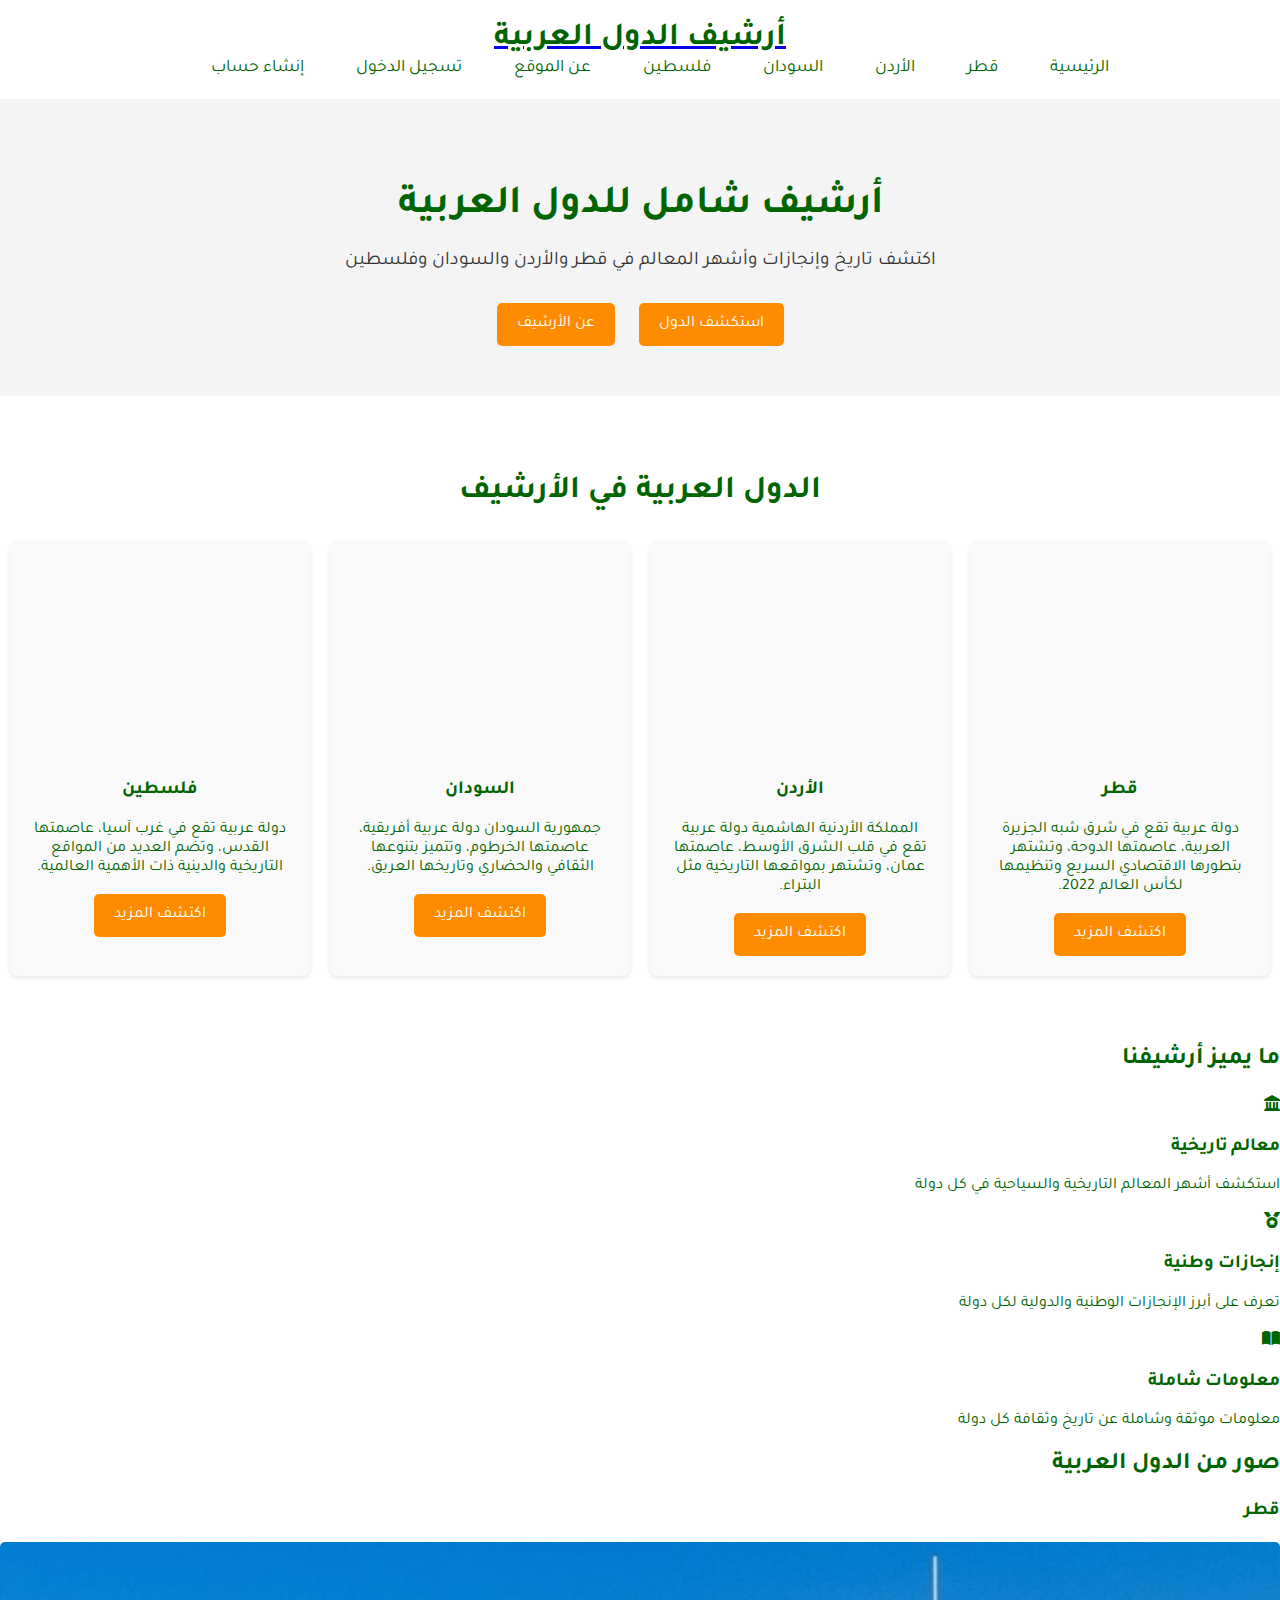
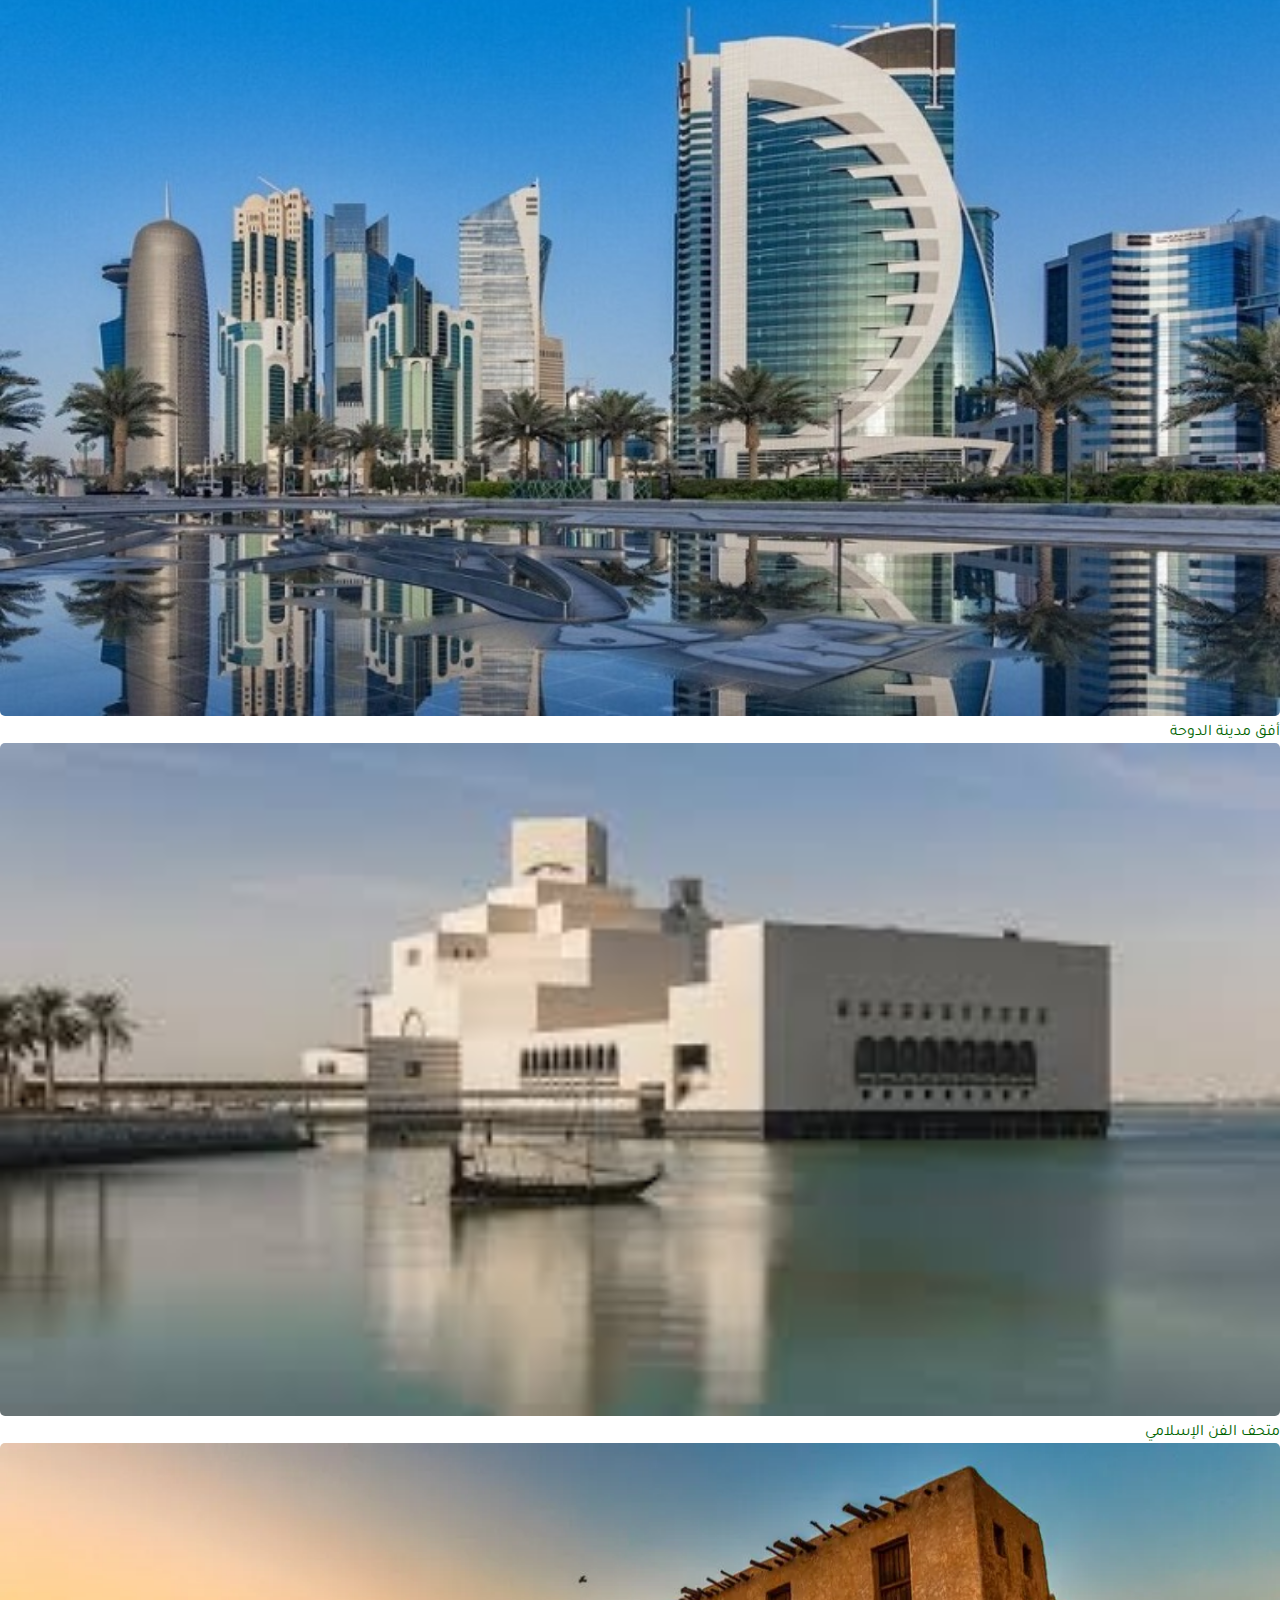
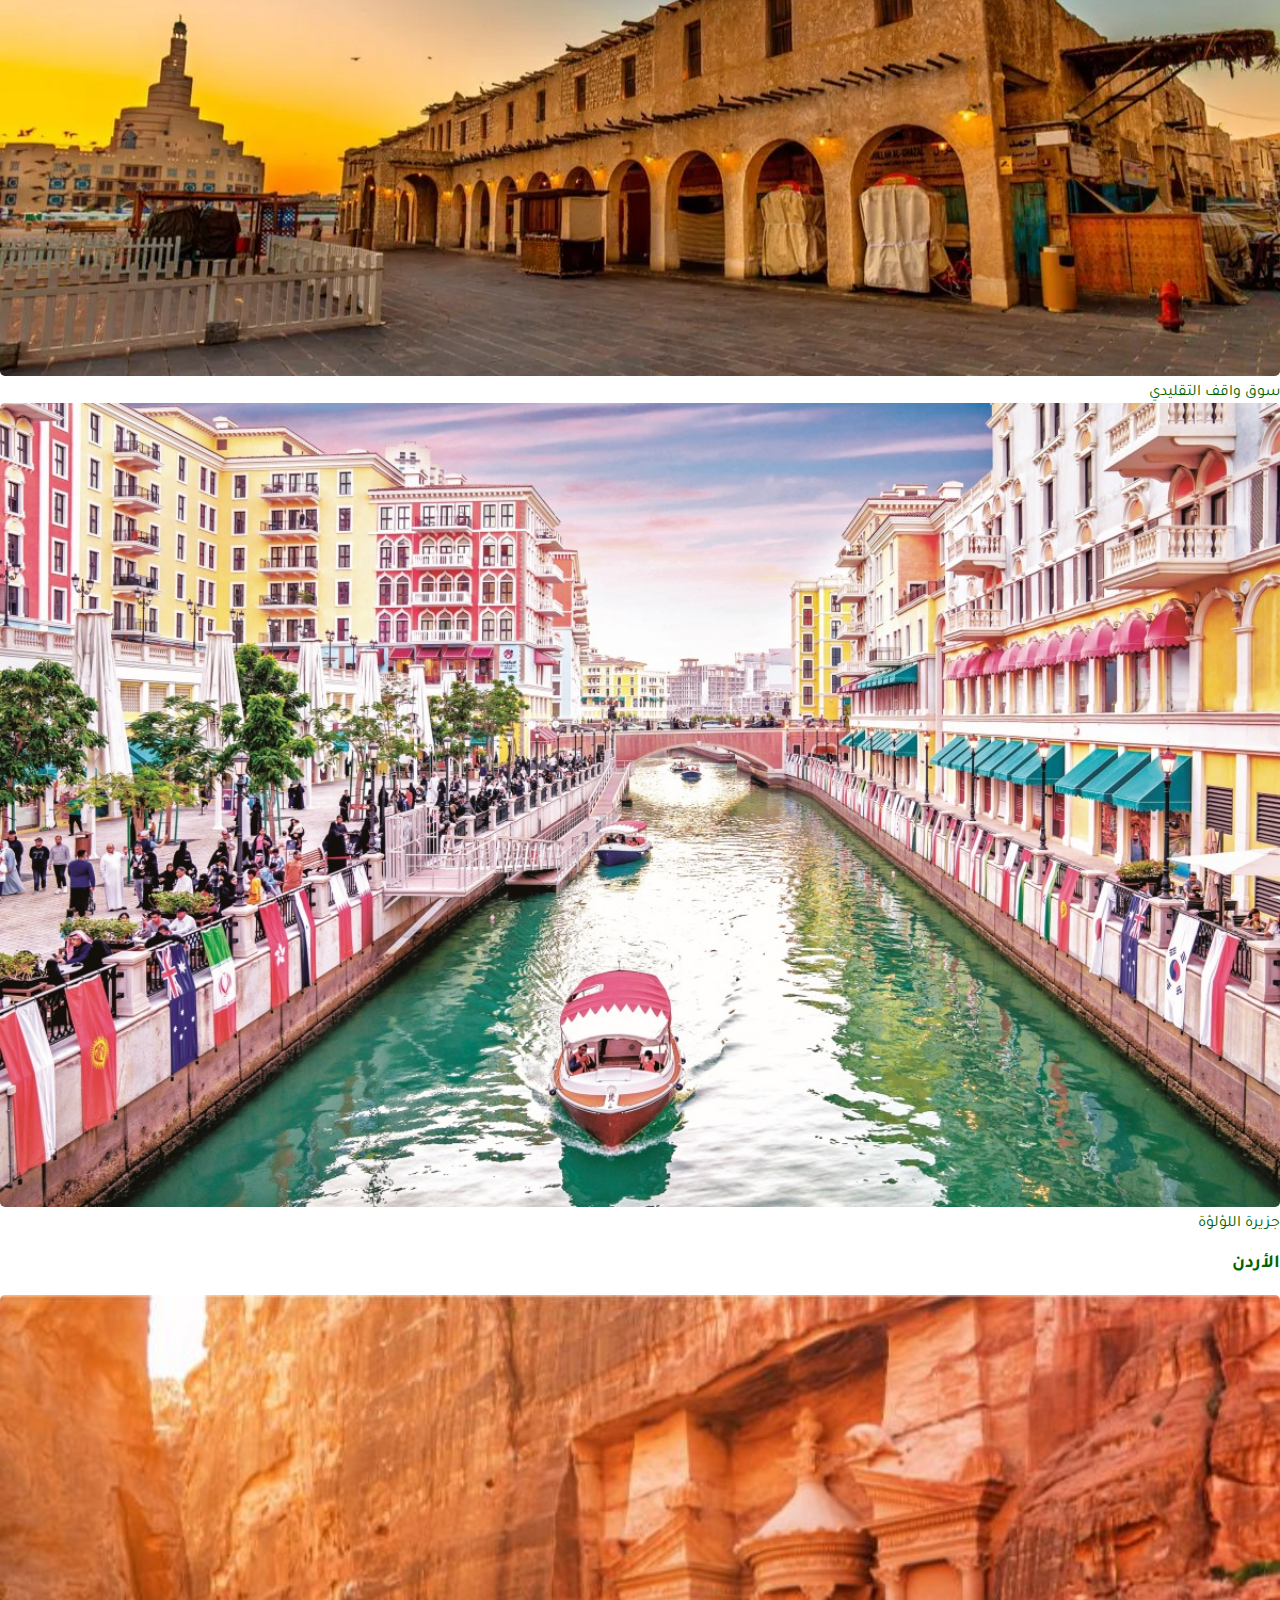
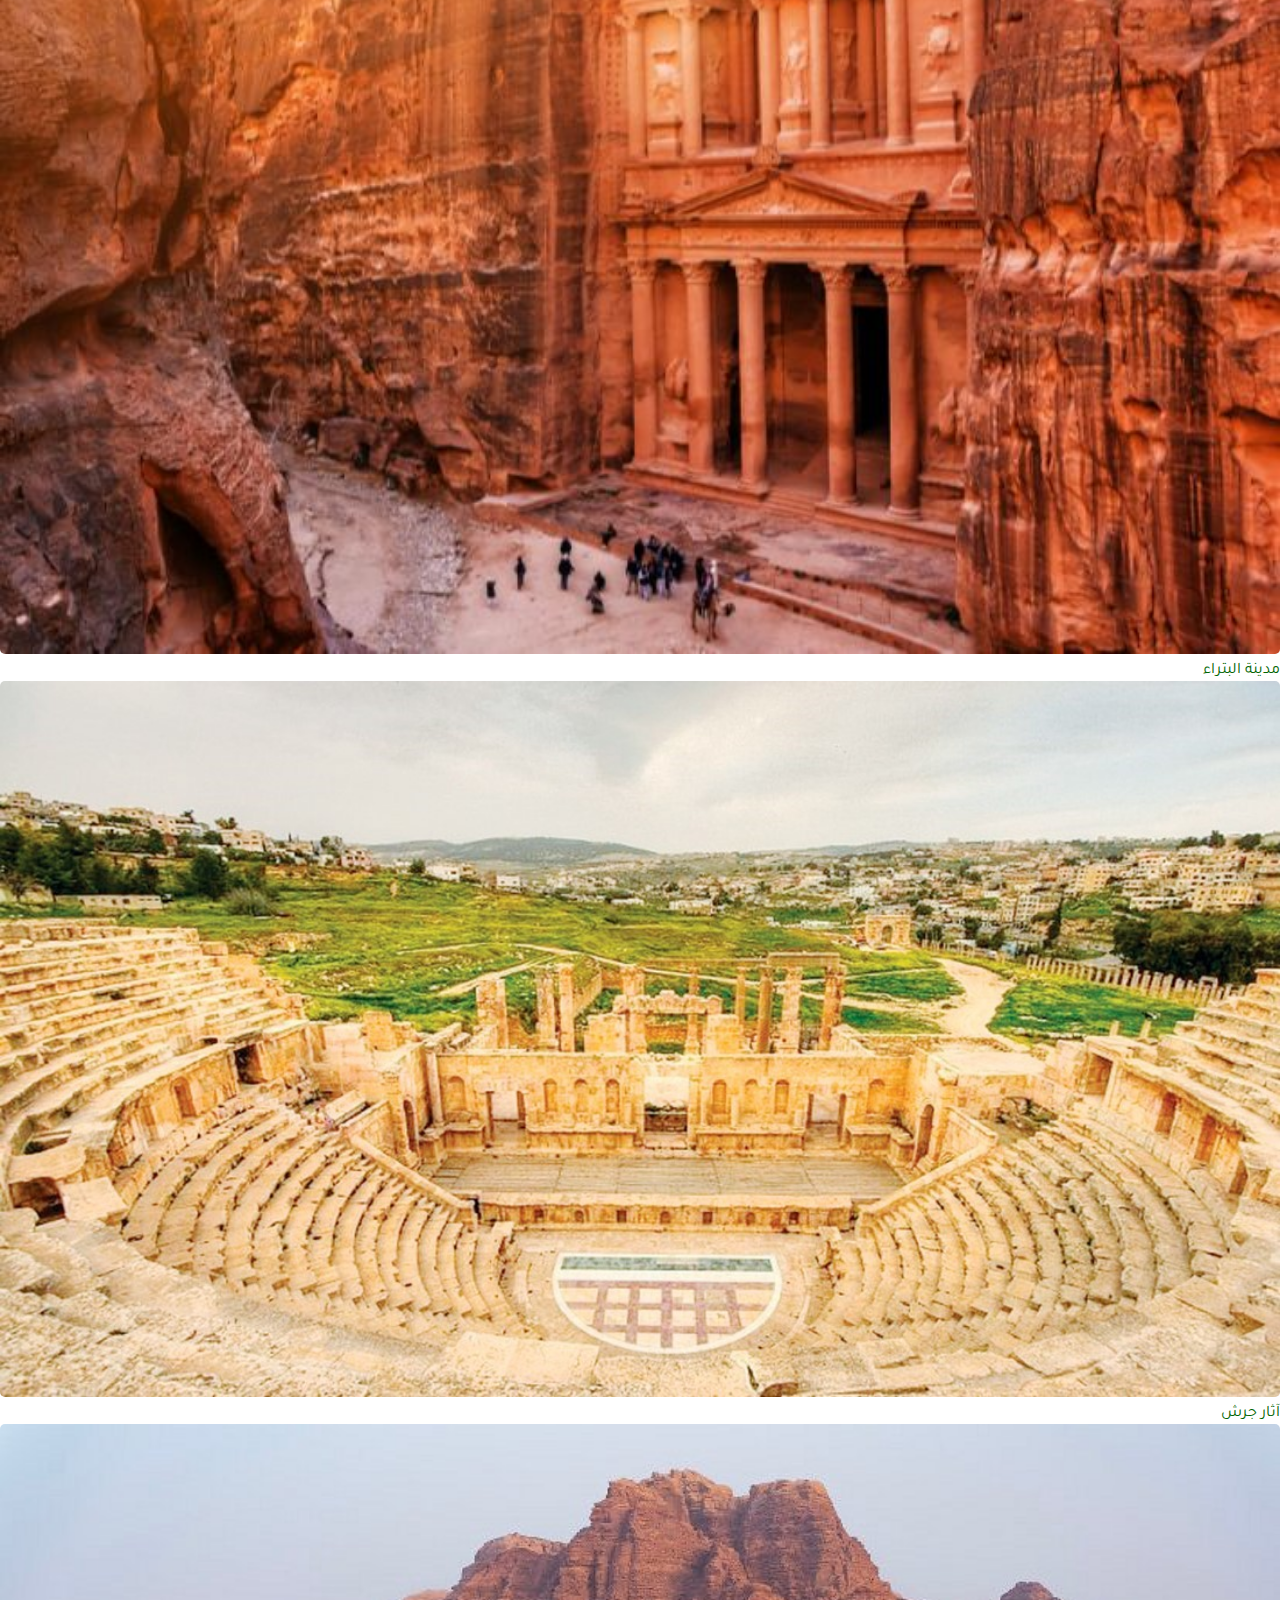
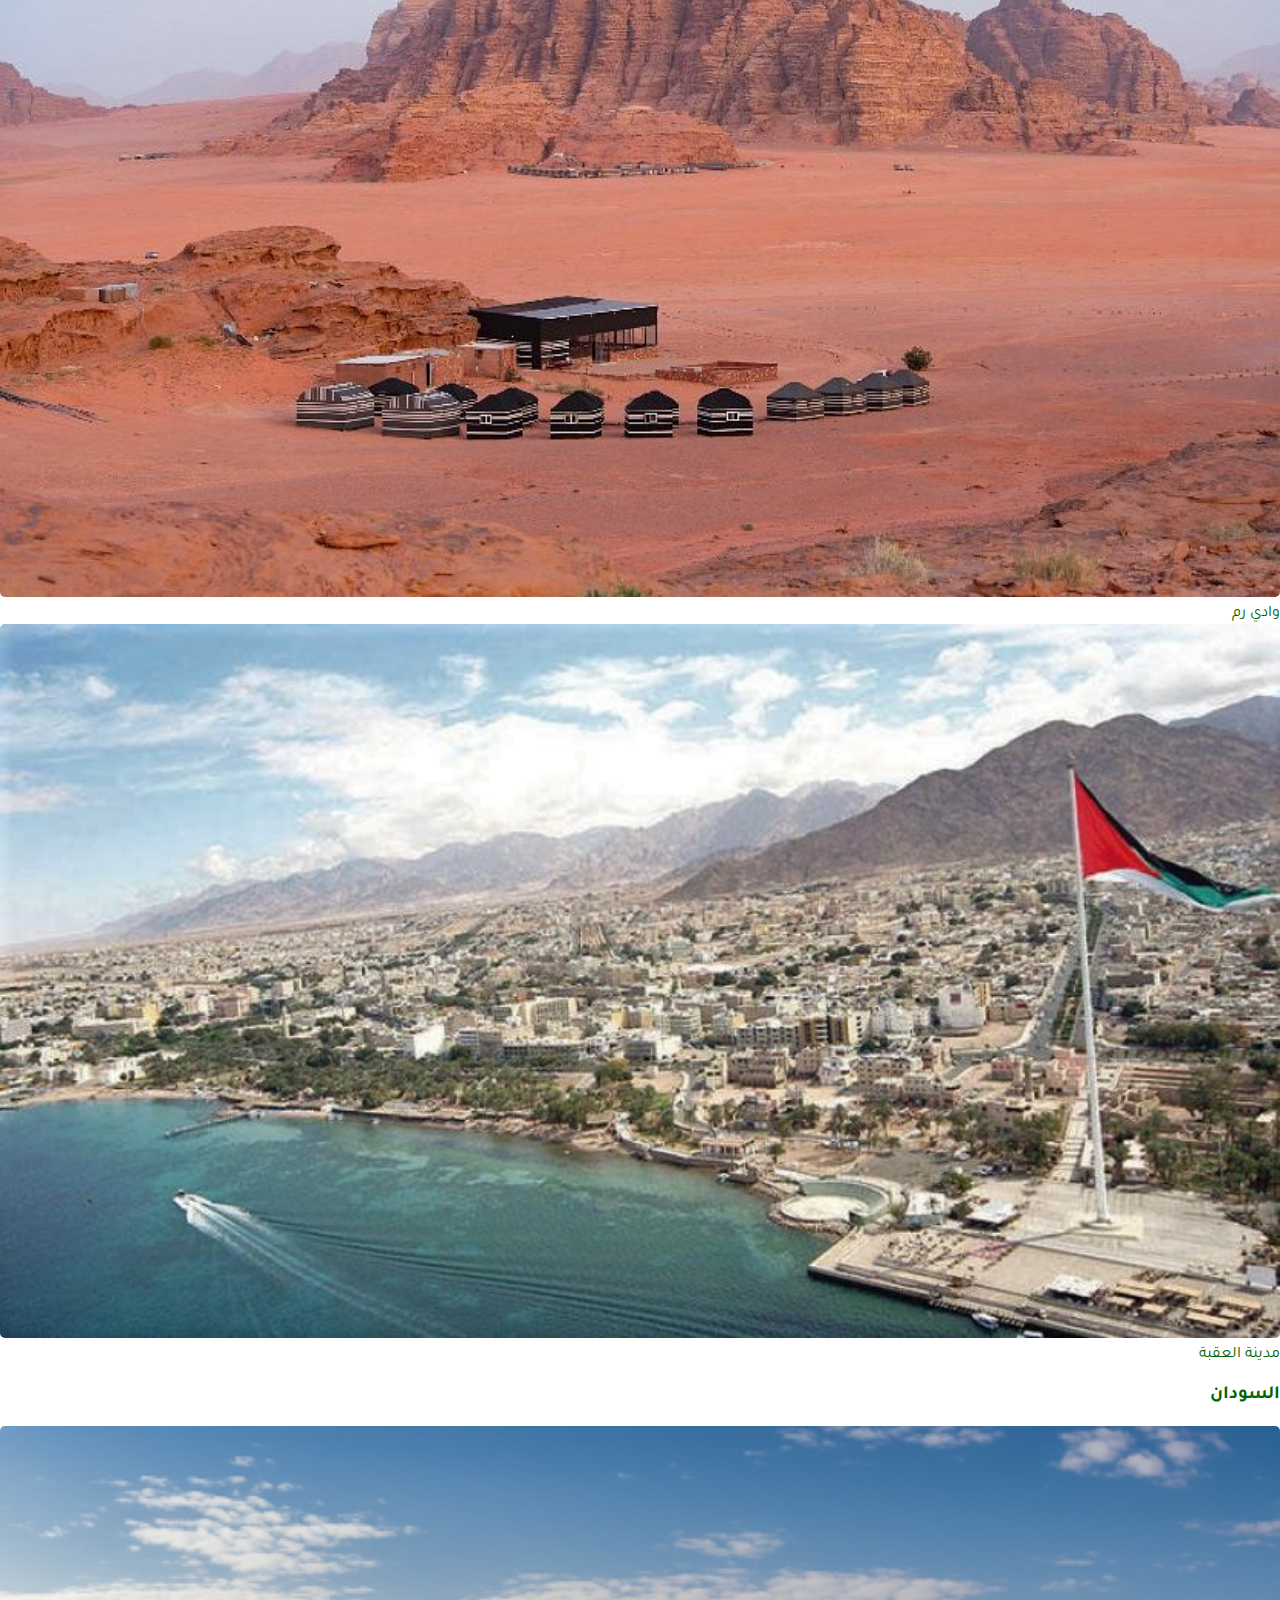
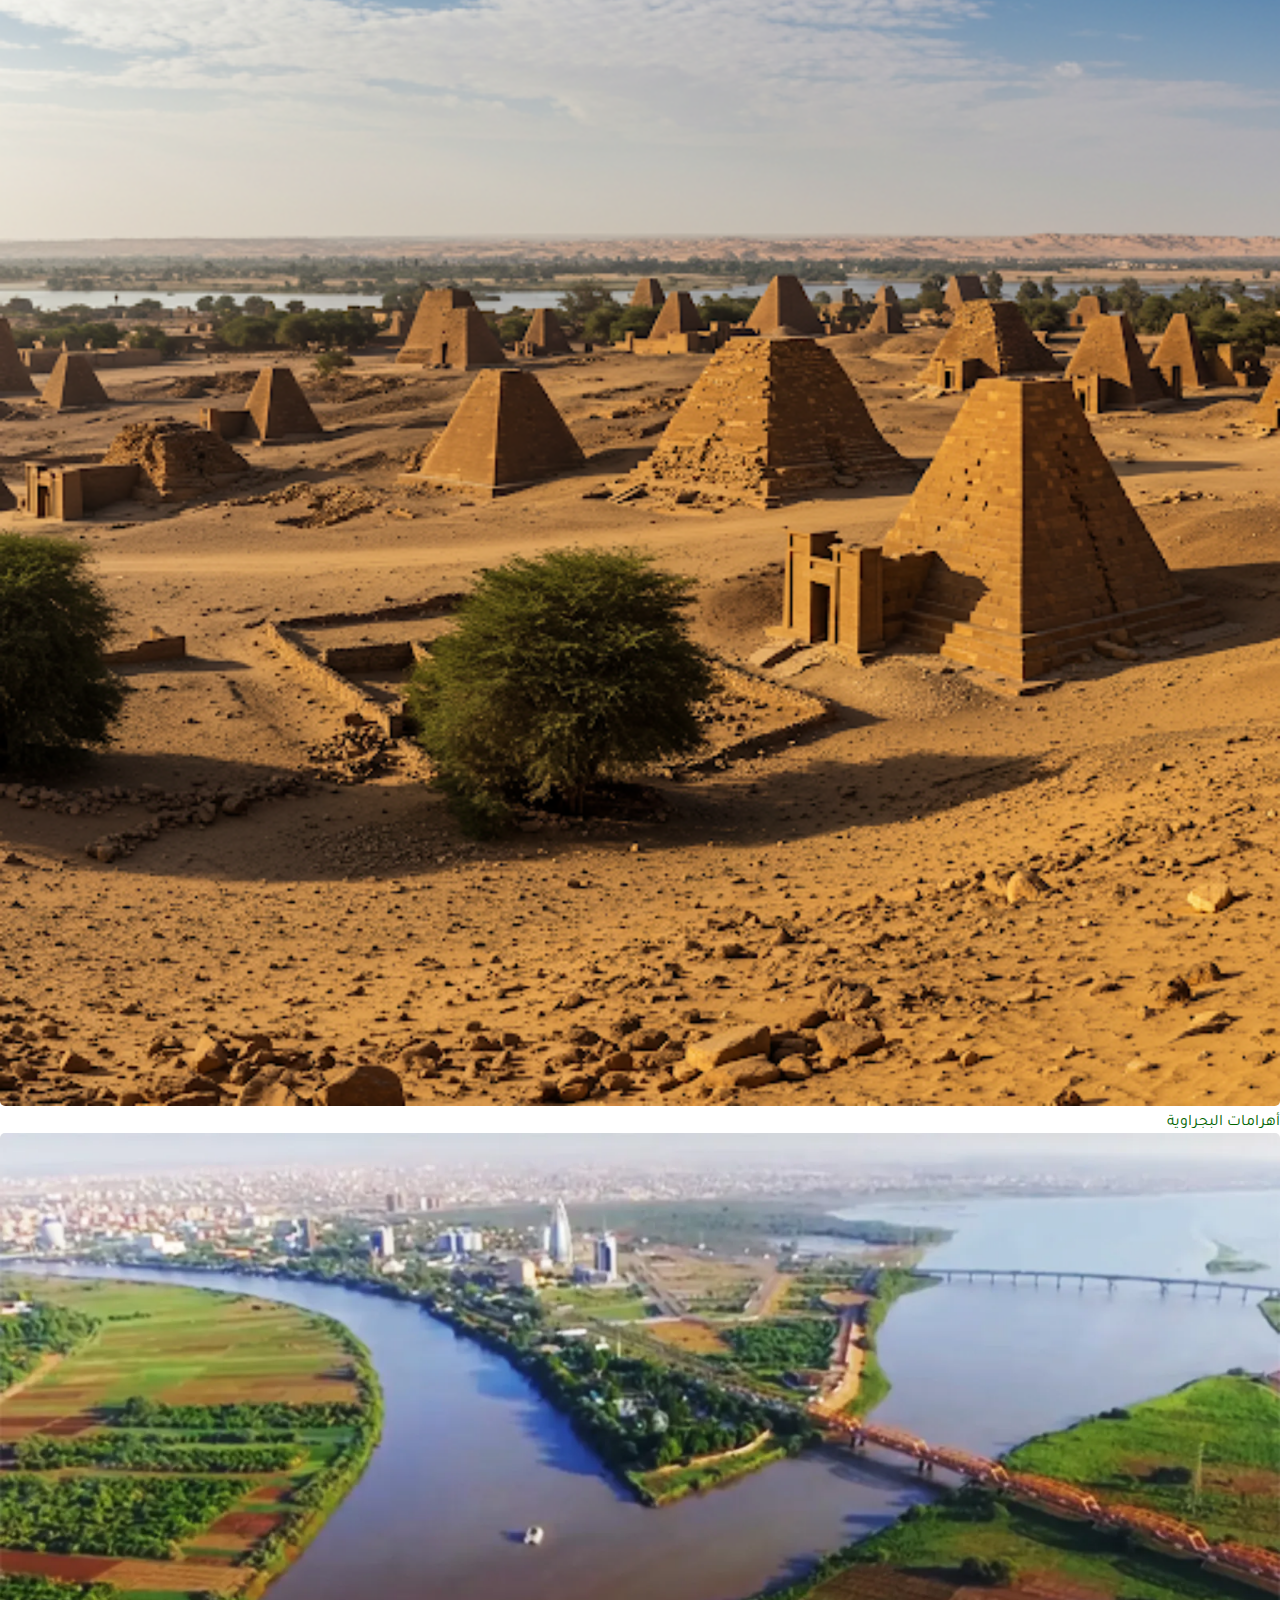
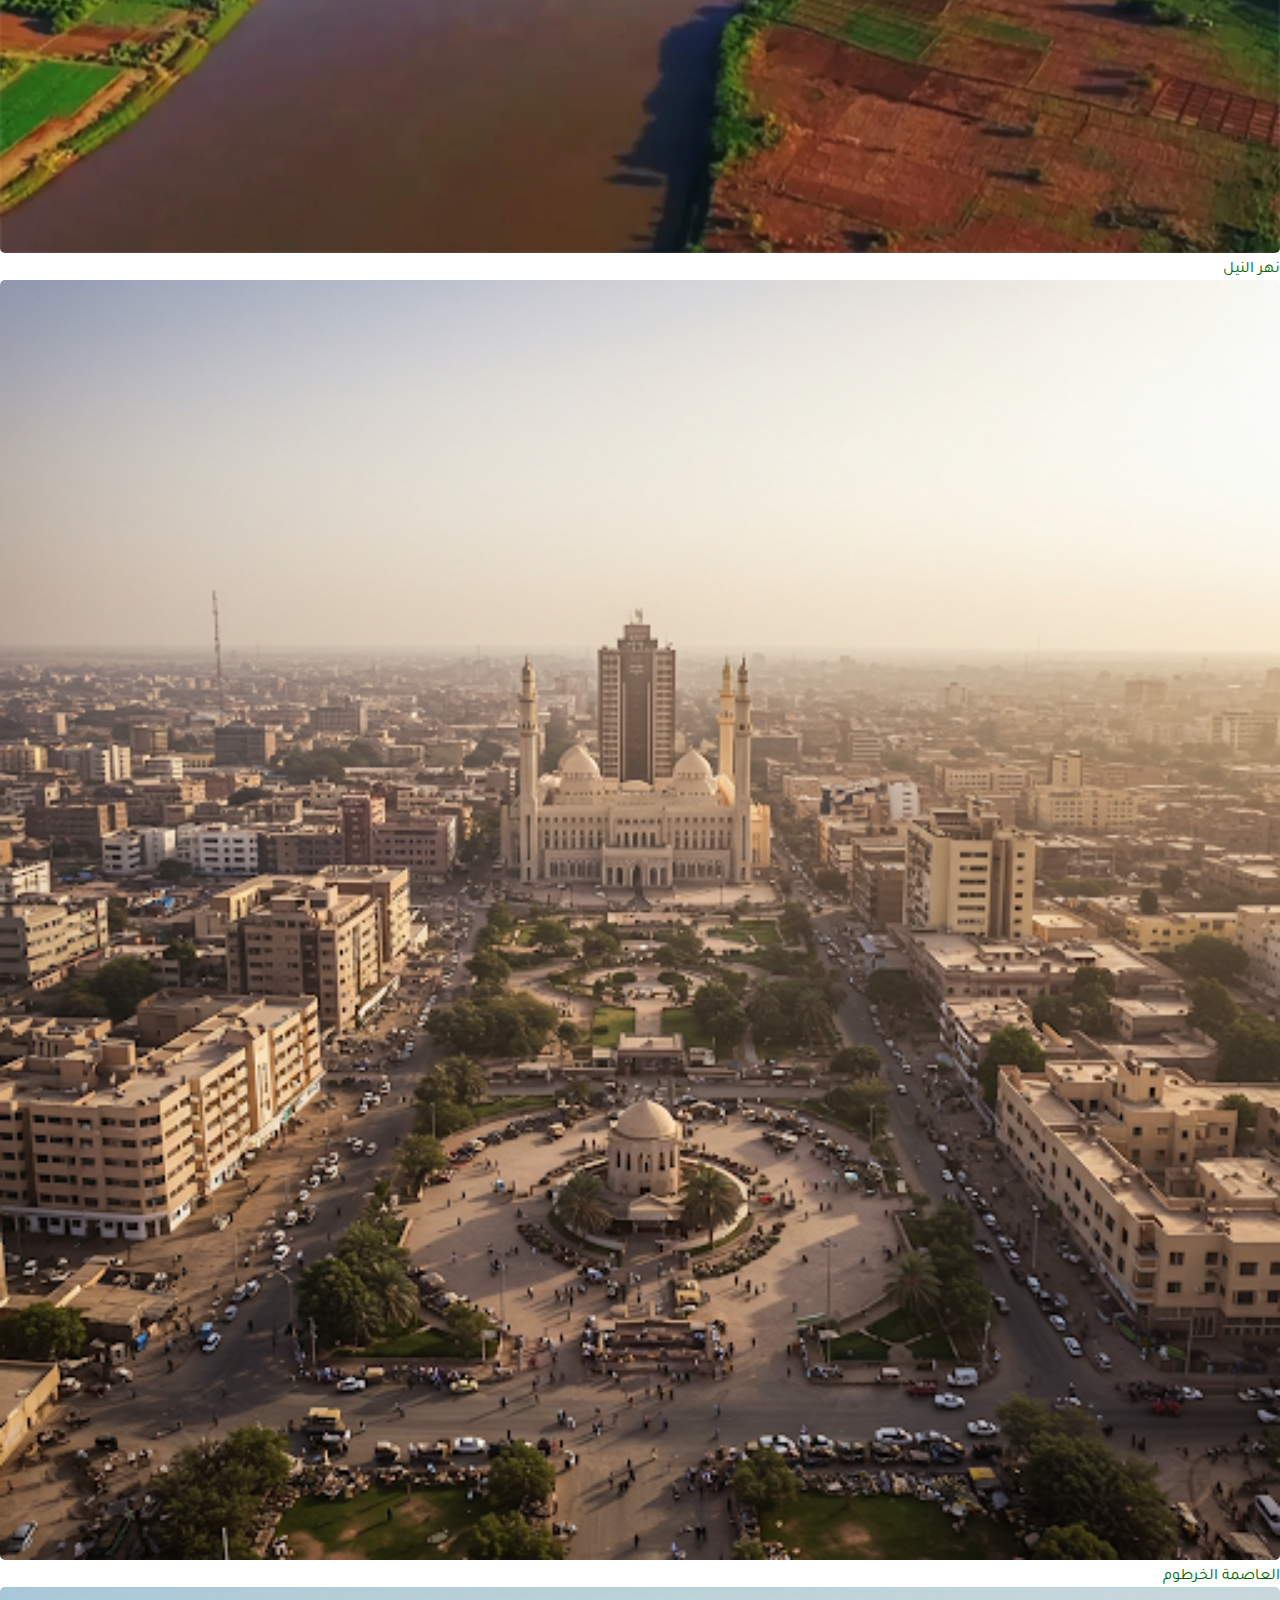
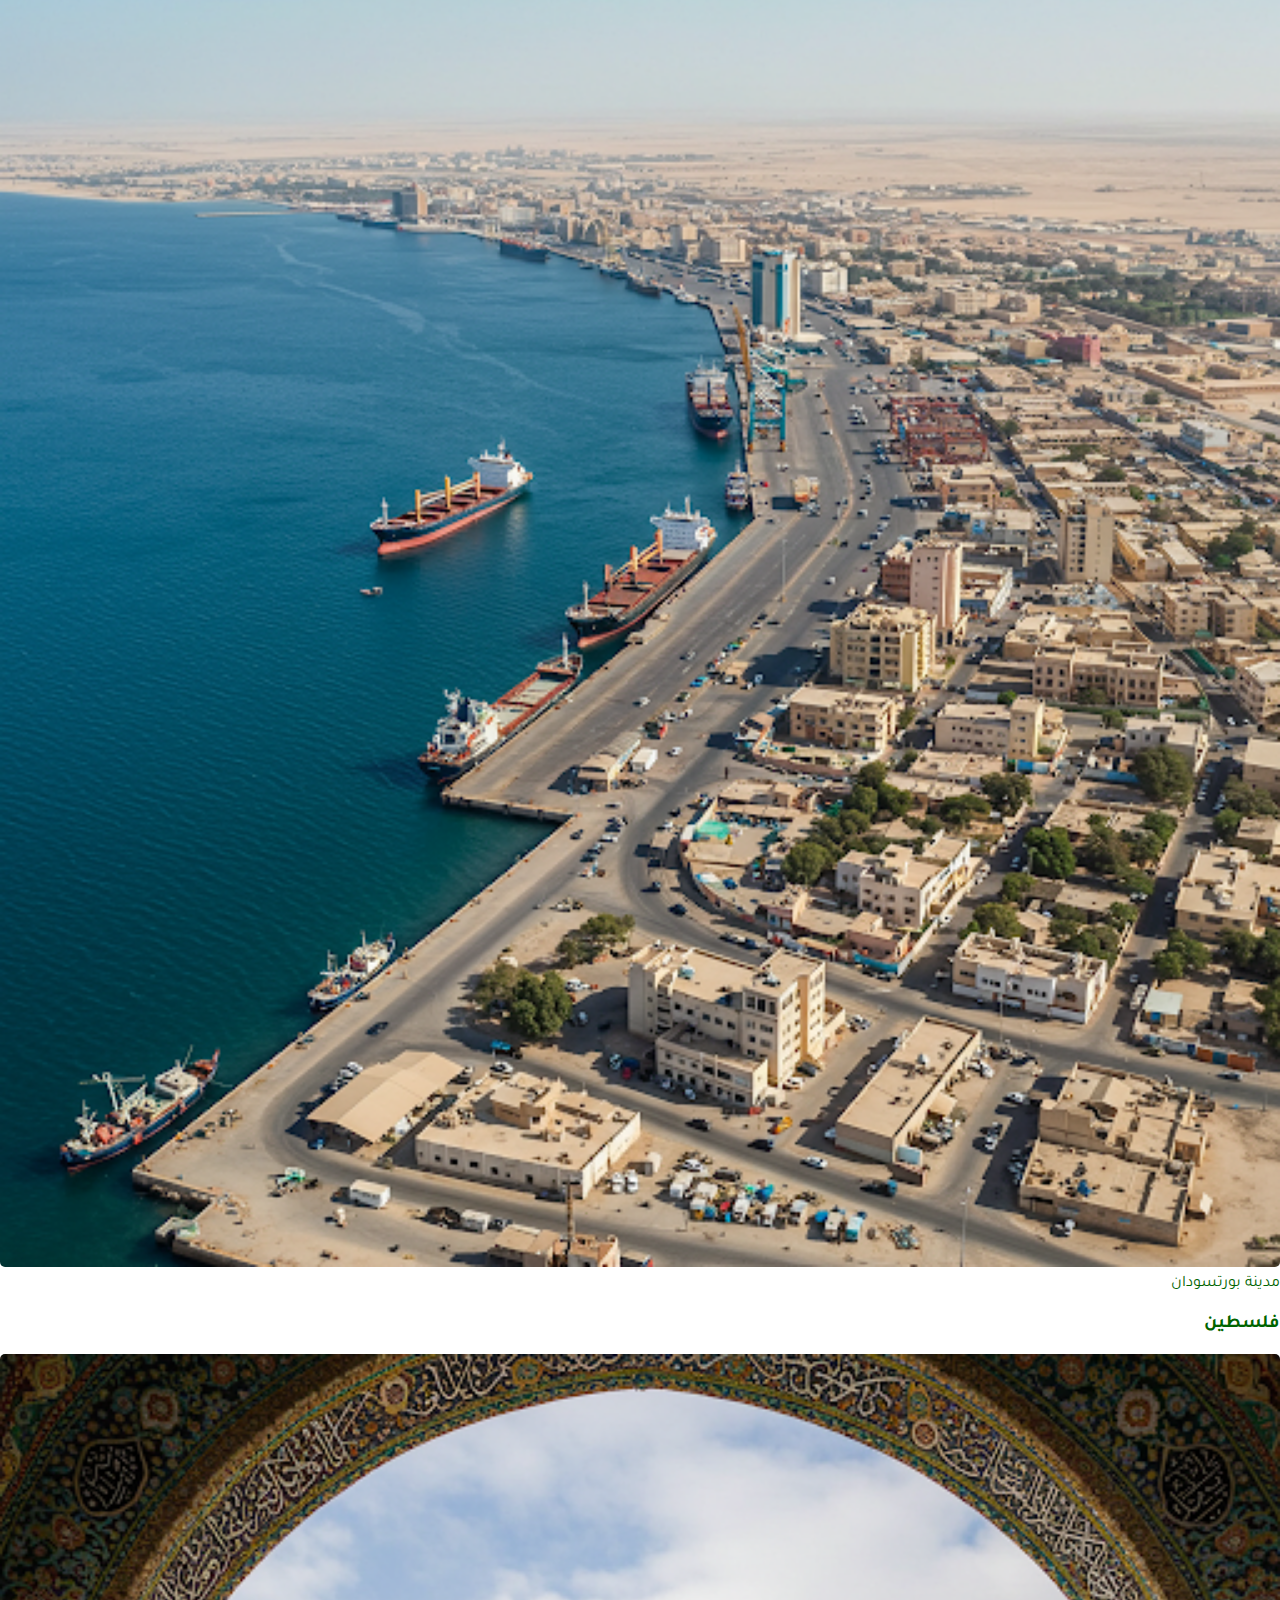
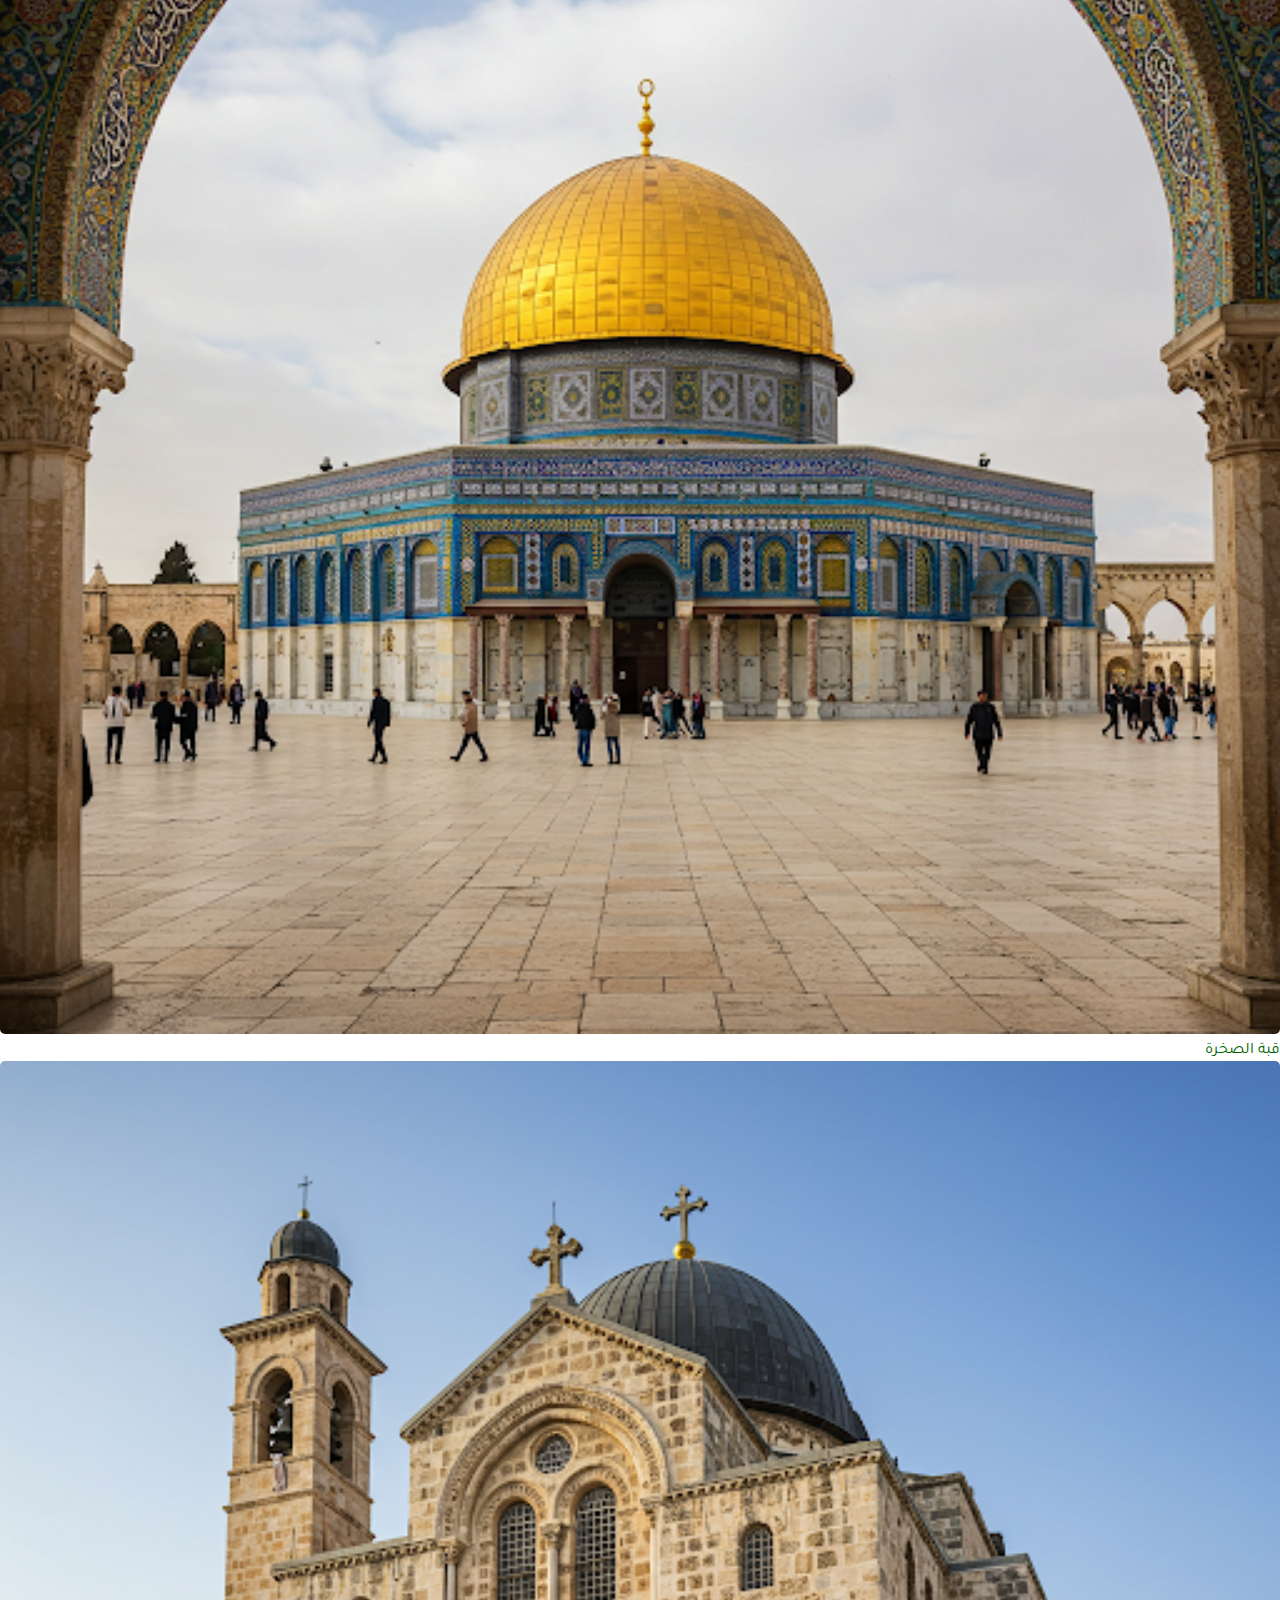
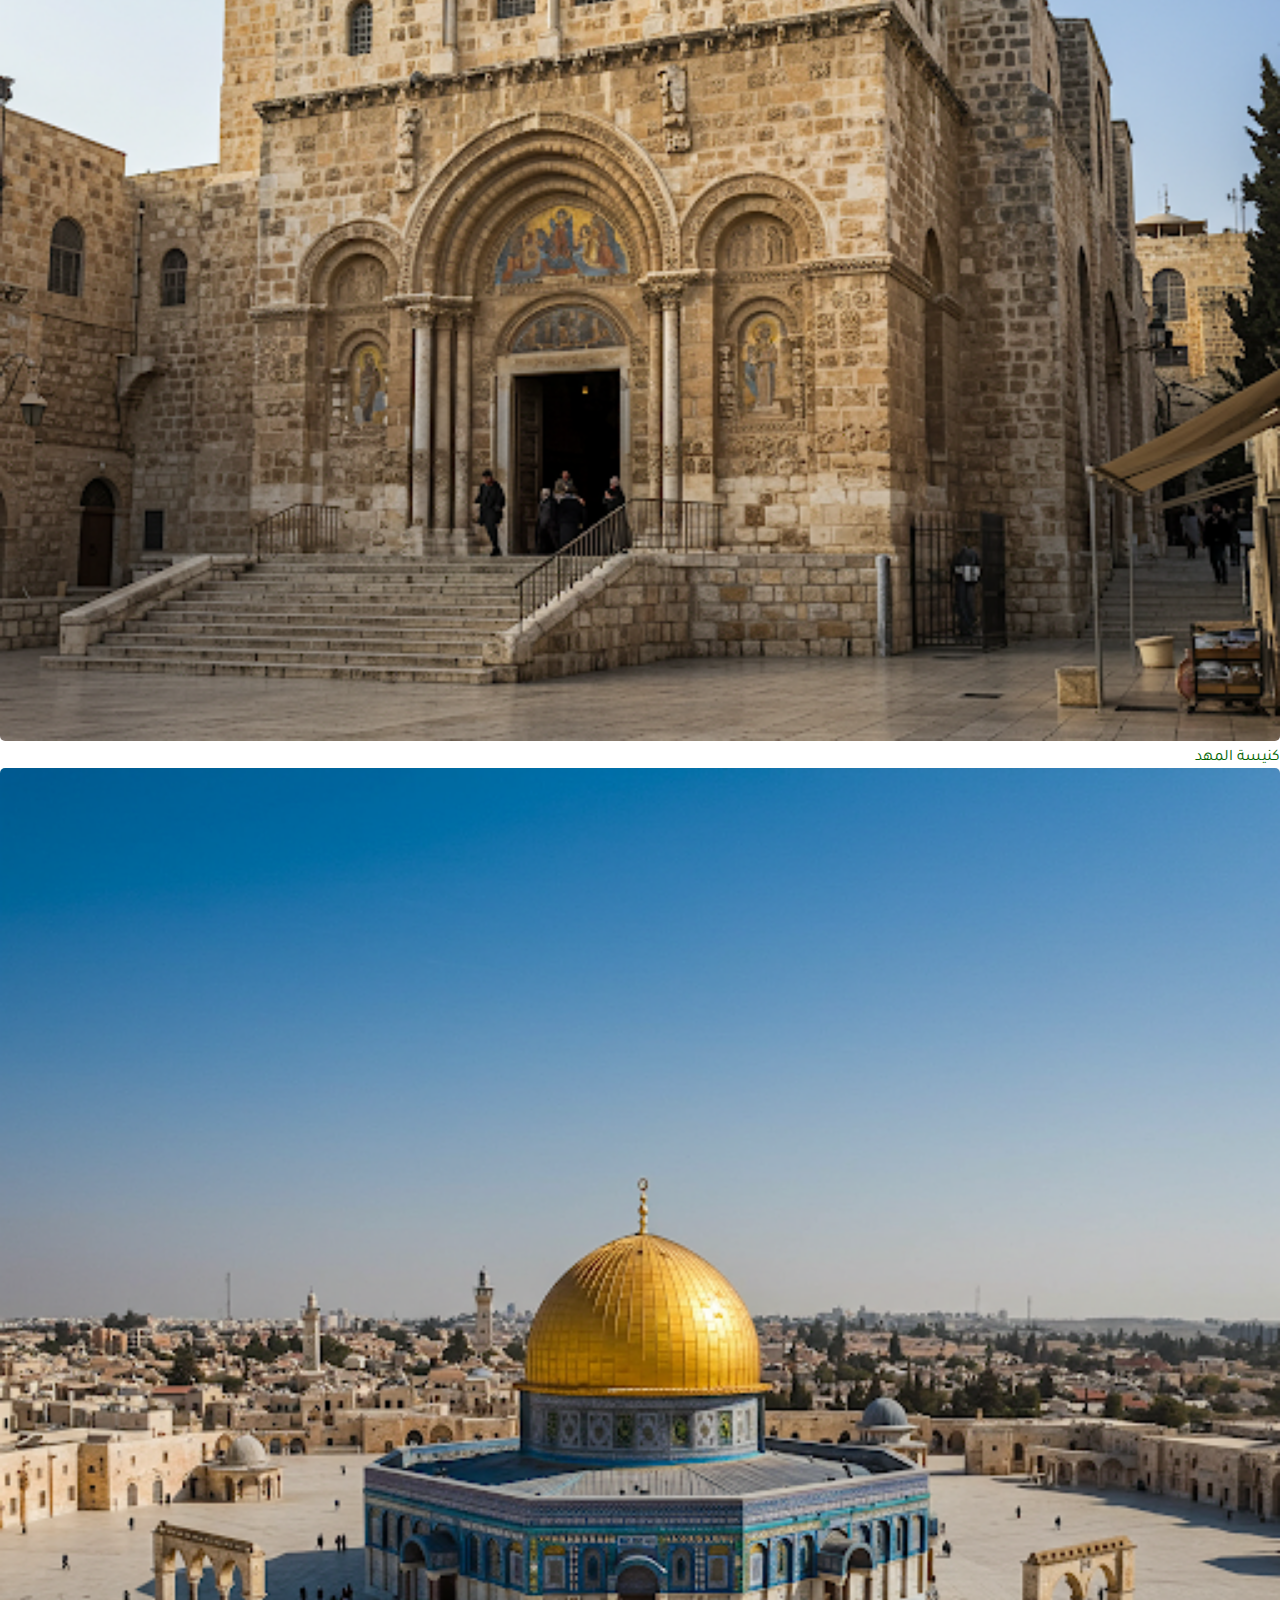
==== commit a1aa98a5: "Update index.html" ====
--- a/index.html
+++ b/index.html
@@ -199,4 +199,48 @@
                     <a href="qatar.html" class="btn primary-btn">قطر</a>
                     <a href="jordan.html" class="btn primary-btn">الأردن</a>
                     <a href="sudan.html" class="btn primary-btn">السودان</a>
-                   
+                    <a href="palestine.html" class="btn primary-btn">فلسطين</a>
+                </div>
+            </div>
+        </div>
+    </section>
+
+    <footer>
+        <div class="container">
+            <div class="footer-content">
+                <div class="footer-logo">
+                    <h3>أرشيف الدول العربية</h3>
+                    <p>موقع شامل يوثق تاريخ وإنجازات ومعالم الدول العربية</p>
+                </div>
+                <div class="footer-links">
+                    <ul>
+                        <h4>مصادر ومراجع</h4>
+
+                        <li><a href="https://www.iloveqatar.net/">iloveqatar</a></li>
+                        <li><a href="https://en.wikipedia.org/wiki/Jordan">wikipediaJordan</a></li>
+                        <li><a href="https://iloveegypt.com/">iloveEgypt</a></li>
+                        <li><a href="https://sudanarchive.net/?a=p&p=home">sudanarchive</a></li>
+                    </ul>
+                </div>
+                <div class="contact-info">
+                    <h3>تواصل معنا</h3>
+                    <p><i class="fas fa-envelope"></i> info@arabcountriesarchive.com</p>
+                    <p><i class="fas fa-phone"></i> 04042007</p>
+                    <div class="social-links">
+                        <a href="#" target="_blank"><i class="fab fa-facebook-f"></i></a>
+                        <a href="#" target="_blank"><i class="fab fa-twitter"></i></a>
+                        <a href="#" target="_blank"><i class="fab fa-instagram"></i></a>
+                        <a href="#" target="_blank"><i class="fab fa-linkedin-in"></i></a>
+                    </div>
+                </div>
+            </div>
+            <div class="footer-bottom">
+                <p>&copy; 2025 أرشيف الدول العربية. جميع الحقوق محفوظة لمحمد ومحمد العمري والهاجري والجلهم وأنس.</p>
+                <p>تصميم وتطوير: محمد ومحمد العمري والهاجري والجلهم وأنس</p>
+            </div>
+        </div>
+    </footer>
+
+    <script src="js/main.js"></script>
+</body>
+</html> 
--- a/css/style.css
+++ b/css/style.css
@@ -1,80 +1,191 @@
-/* تغيير خلفية الموقع */
+/* إعدادات عامة */
 body {
     background-color: #ffffff; /* خلفية بيضاء */
-    color: #006400; /* نص بلون أخضر غامق */
+    color: #006400; /* نص أخضر غامق */
     font-family: 'Tajawal', sans-serif;
+    margin: 0;
+    padding: 0;
 }
 
-/* تغيير لون الروابط (النصوص في الأزرار) */
-a {
-    color: #006400; /* أخضر غامق */
-    text-decoration: none;
+/* تنسيق الـ Header */
+header {
+    background-color: #ffffff; /* خلفية بيضاء */
+    box-shadow: 0 2px 10px rgba(0, 0, 0, 0.1);
+    padding: 20px 0;
 }
 
-a:hover {
-    color: #ff8c00; /* اللون البرتقالي عند المرور بالماوس */
+header .logo h1 {
+    color: #006400; /* نص الشعار باللون الأخضر الغامق */
+    margin: 0;
+    text-align: center;
+    font-size: 2rem;
 }
 
-/* تغيير الأزرار */
+header nav ul {
+    display: flex;
+    justify-content: center;
+    gap: 20px;
+    list-style: none;
+    padding: 0;
+    margin: 0;
+}
+
+header nav ul li a {
+    color: #006400; /* روابط الأخضر الغامق */
+    text-decoration: none;
+    font-size: 1.1rem;
+    padding: 8px 16px;
+    border-radius: 5px;
+}
+
+header nav ul li a:hover {
+    color: #ff8c00; /* برتقالي عند التمرير */
+    background-color: rgba(255, 140, 0, 0.1);
+}
+
+/* تنسيق الأزرار */
 .btn {
     background-color: #ff8c00; /* برتقالي */
-    color: white; /* نص أبيض داخل الأزرار */
-    padding: 10px 20px;
+    color: white;
+    padding: 12px 20px;
     border-radius: 5px;
     text-align: center;
     text-decoration: none;
+    font-size: 1rem;
     display: inline-block;
-    font-size: 16px;
 }
 
 .btn:hover {
     background-color: #e07b00; /* برتقالي داكن عند التمرير */
 }
 
-/* تغيير خلفية الـ header */
-header {
-    background-color: #ffffff; /* خلفية بيضاء */
-    box-shadow: 0 2px 10px rgba(0, 0, 0, 0.1);
+/* تعديل قسم الـ Hero */
+.hero {
+    background-color: #f4f4f4; /* خلفية فاتحة للقسم */
+    padding: 50px 0;
+    text-align: center;
 }
 
-header .logo h1 {
-    color: #006400; /* نص الأخضر الغامق في الشعار */
+.hero h2 {
+    font-size: 2.5rem;
+    color: #006400; /* نص أخضر غامق */
+    margin-bottom: 20px;
 }
 
-header nav ul li a {
-    color: #006400; /* الأخضر الغامق في الروابط */
+.hero p {
+    font-size: 1.2rem;
+    color: #333;
+    margin-bottom: 30px;
 }
 
-header nav ul li a:hover {
-    color: #ff8c00; /* برتقالي عند التمرير */
+.hero-buttons a {
+    margin: 0 10px;
 }
 
-/* تغيير لون الـ footer */
+/* تعديل مظهر الأقسام */
+.countries {
+    padding: 50px 0;
+    text-align: center;
+}
+
+.countries .section-title {
+    font-size: 2rem;
+    color: #006400; /* نص أخضر غامق */
+    margin-bottom: 30px;
+}
+
+.countries-grid {
+    display: grid;
+    grid-template-columns: repeat(auto-fit, minmax(280px, 1fr));
+    gap: 20px;
+    padding: 0 10px;
+}
+
+.country-card {
+    background-color: #f9f9f9;
+    border-radius: 8px;
+    box-shadow: 0 2px 5px rgba(0, 0, 0, 0.1);
+    overflow: hidden;
+    text-align: center;
+    padding: 20px;
+    transition: transform 0.3s ease-in-out;
+}
+
+.country-card:hover {
+    transform: translateY(-5px); /* تأثير التحريك عند التمرير */
+}
+
+.country-image {
+    height: 200px;
+    background-size: cover;
+    background-position: center;
+    margin-bottom: 15px;
+    border-radius: 5px;
+}
+
+.qatar-img {
+    background-image: url('images/qatar.jpg');
+}
+
+.jordan-img {
+    background-image: url('images/jordan.jpg');
+}
+
+.sudan-img {
+    background-image: url('images/sudan.jpg');
+}
+
+.palestine-img {
+    background-image: url('images/palestine.jpg');
+}
+
+/* خصائص الفوتر */
 footer {
-    background-color: #f1f1f1; /* خلفية فاتحة للـ footer */
-    color: #006400; /* لون النص الأخضر الغامق */
-    padding: 20px;
+    background-color: #f1f1f1;
+    color: #006400; /* نص الفوتر باللون الأخضر الغامق */
+    padding: 40px 20px;
     text-align: center;
 }
 
 footer .social-links a {
-    color: #006400; /* أخضر غامق في الروابط الاجتماعية */
+    color: #006400;
+    margin: 0 10px;
+    font-size: 1.5rem;
 }
 
 footer .social-links a:hover {
     color: #ff8c00; /* برتقالي عند التمرير */
 }
 
-/* تغيير ألوان القسم الذي يحتوي على الدول */
-.countries .country-card h3 {
-    color: #006400; /* أخضر غامق */
+/* النص في الفوتر */
+footer .footer-logo h3 {
+    font-size: 1.5rem;
+    color: #006400;
+    margin-bottom: 10px;
 }
 
-.countries .country-card a {
-    background-color: #ff8c00; /* برتقالي */
-    color: white; /* نص أبيض */
+footer .footer-bottom {
+    margin-top: 30px;
+    font-size: 0.9rem;
+    color: #333;
 }
 
-.countries .country-card a:hover {
-    background-color: #e07b00; /* برتقالي داكن عند التمرير */
+/* إضافة بعض التنسيقات للصور داخل الـ showcase */
+.showcase-photo img {
+    width: 100%;
+    height: 100%;
+    object-fit: cover;
+    border-radius: 5px;
 }
+
+/* تحسين مظهر زر الـ "تواصل معنا" */
+.showcase-cta {
+    padding: 30px 0;
+    text-align: center;
+}
+
+.showcase-cta p {
+    font-size: 1.2rem;
+    color: #333;
+    margin-bottom: 20px;
+}
